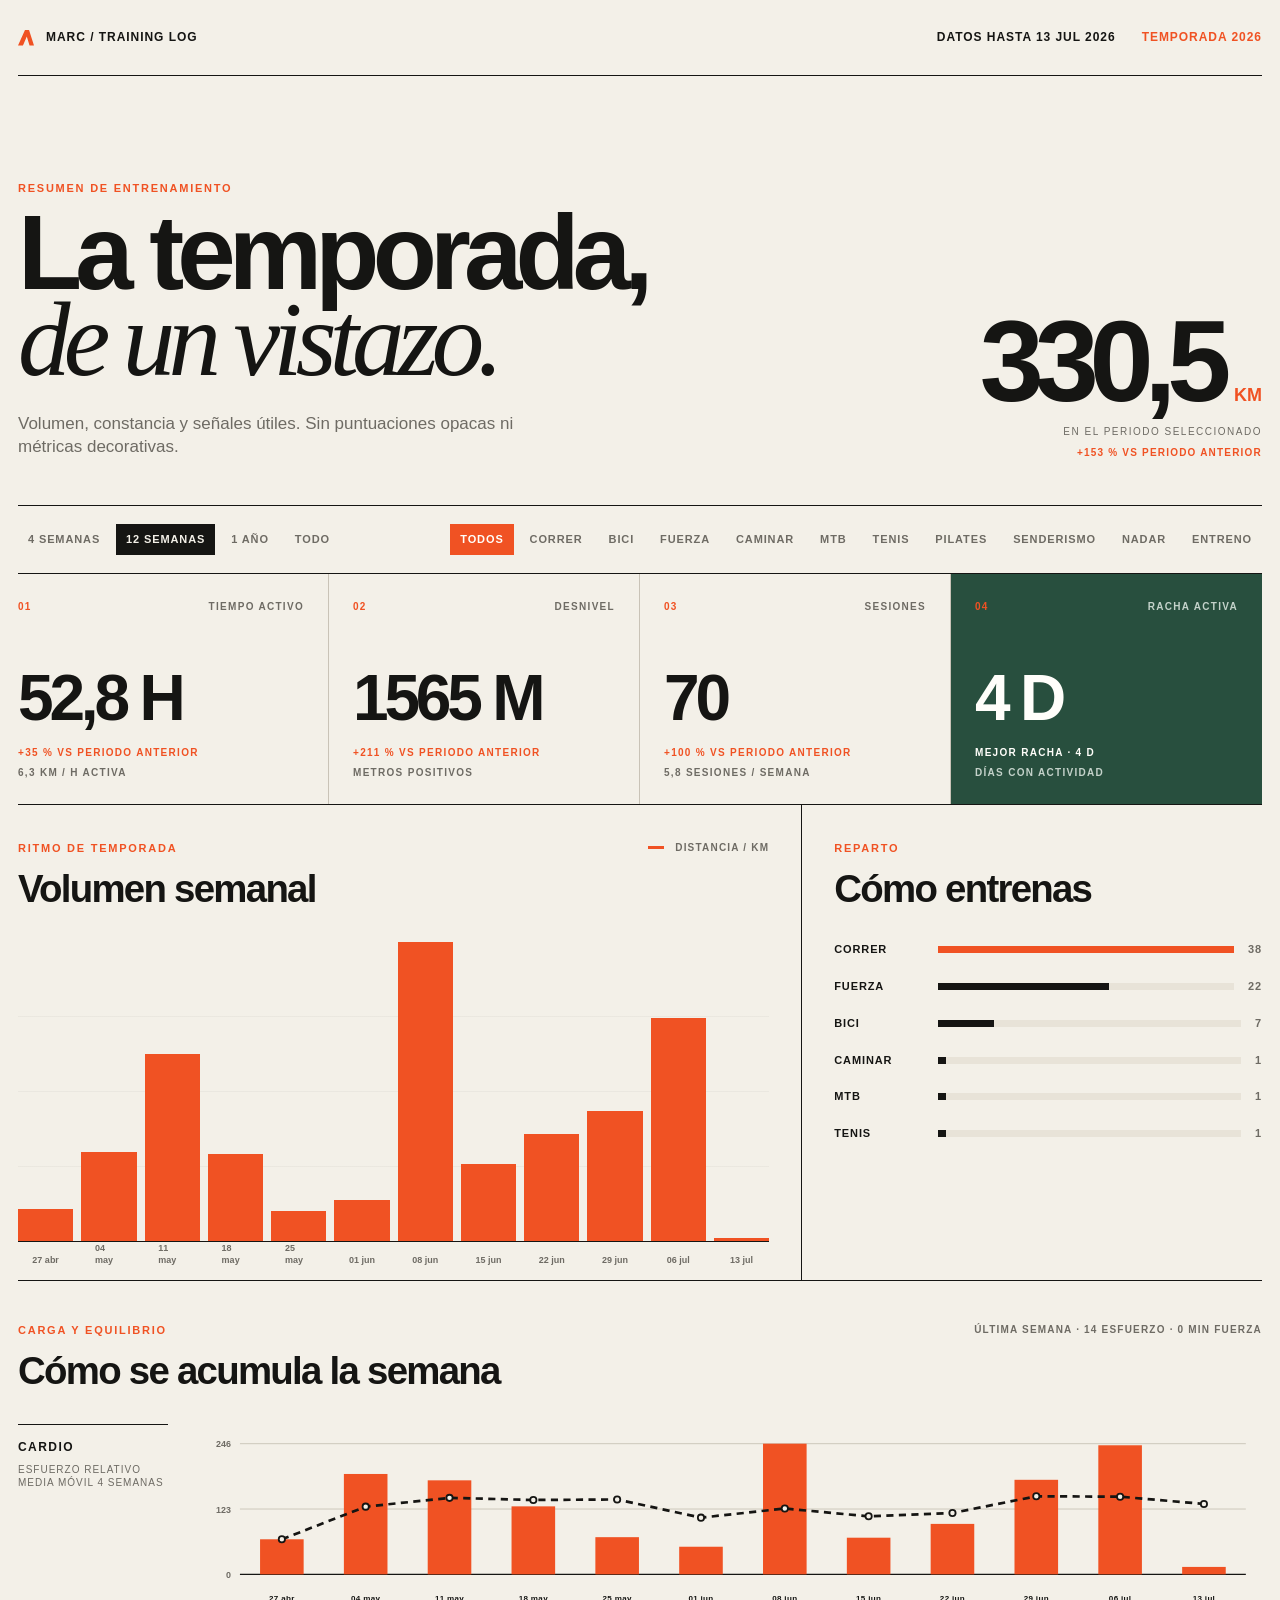
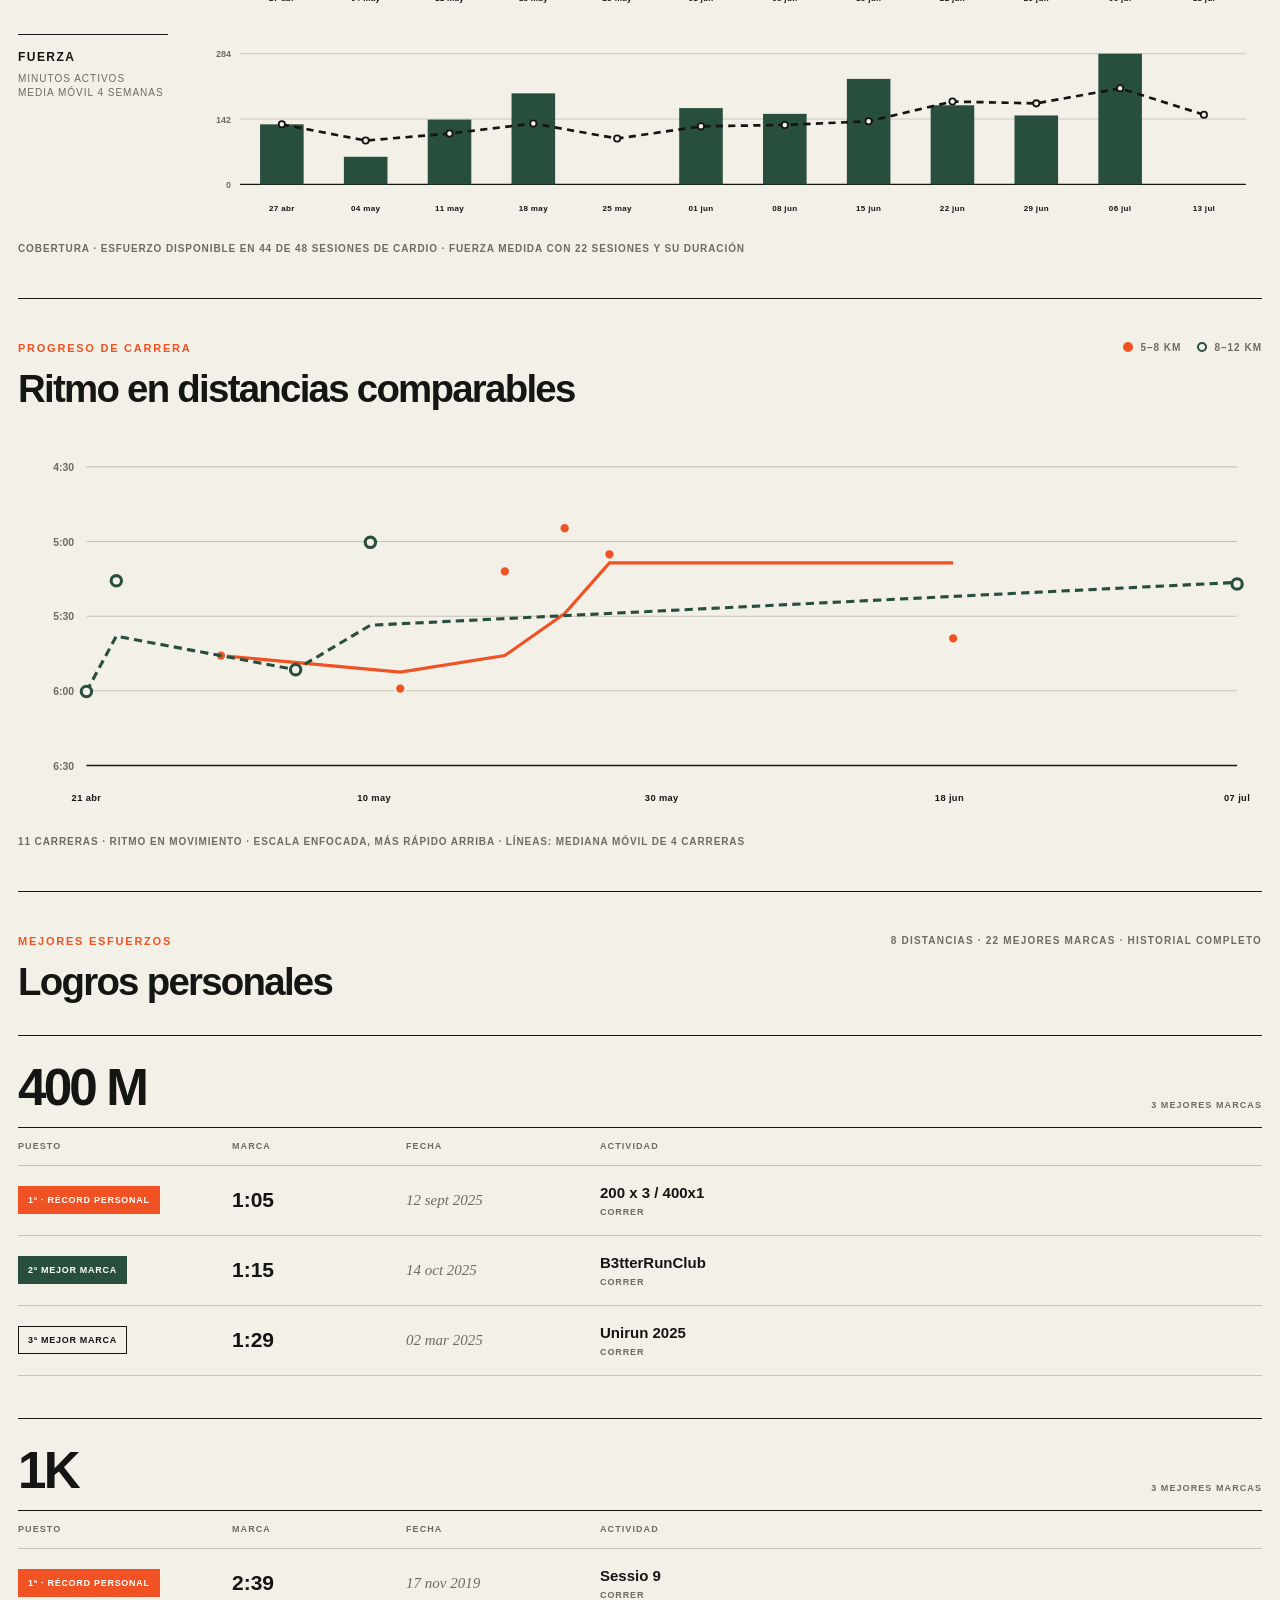
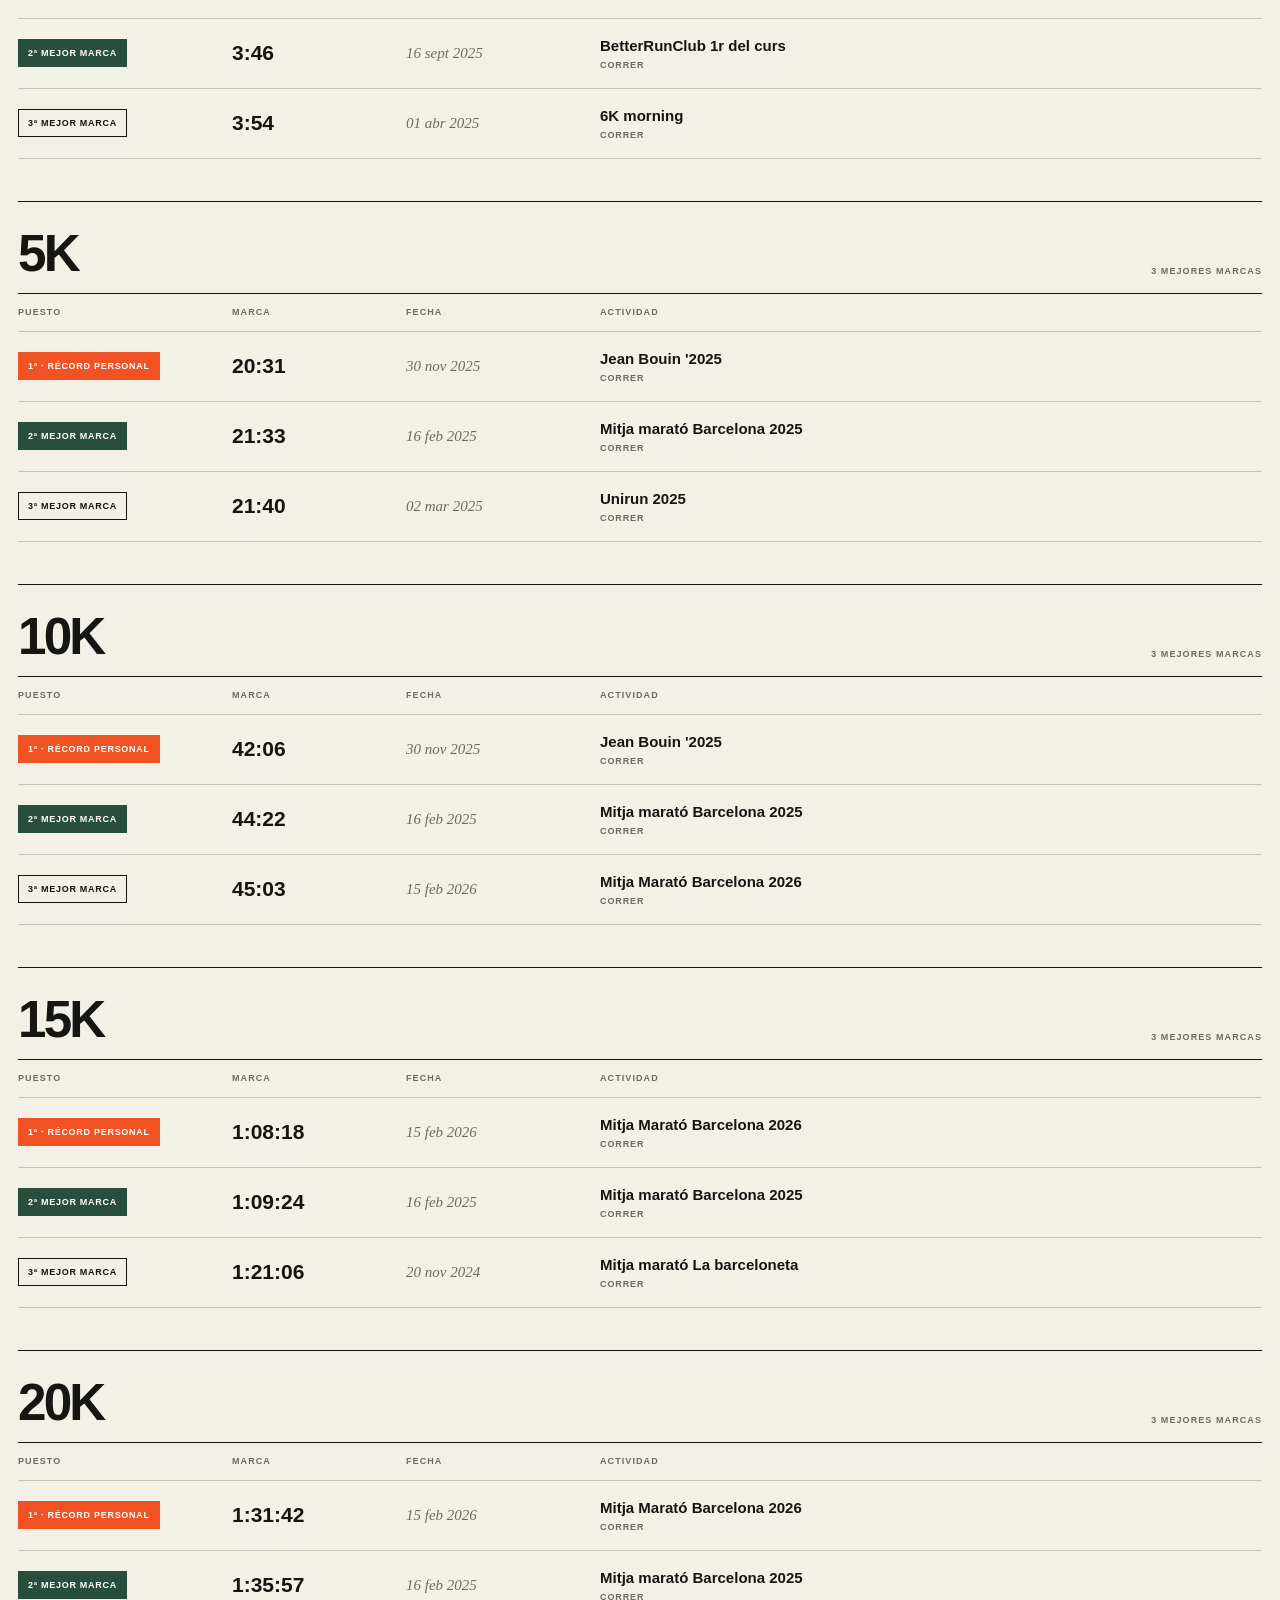
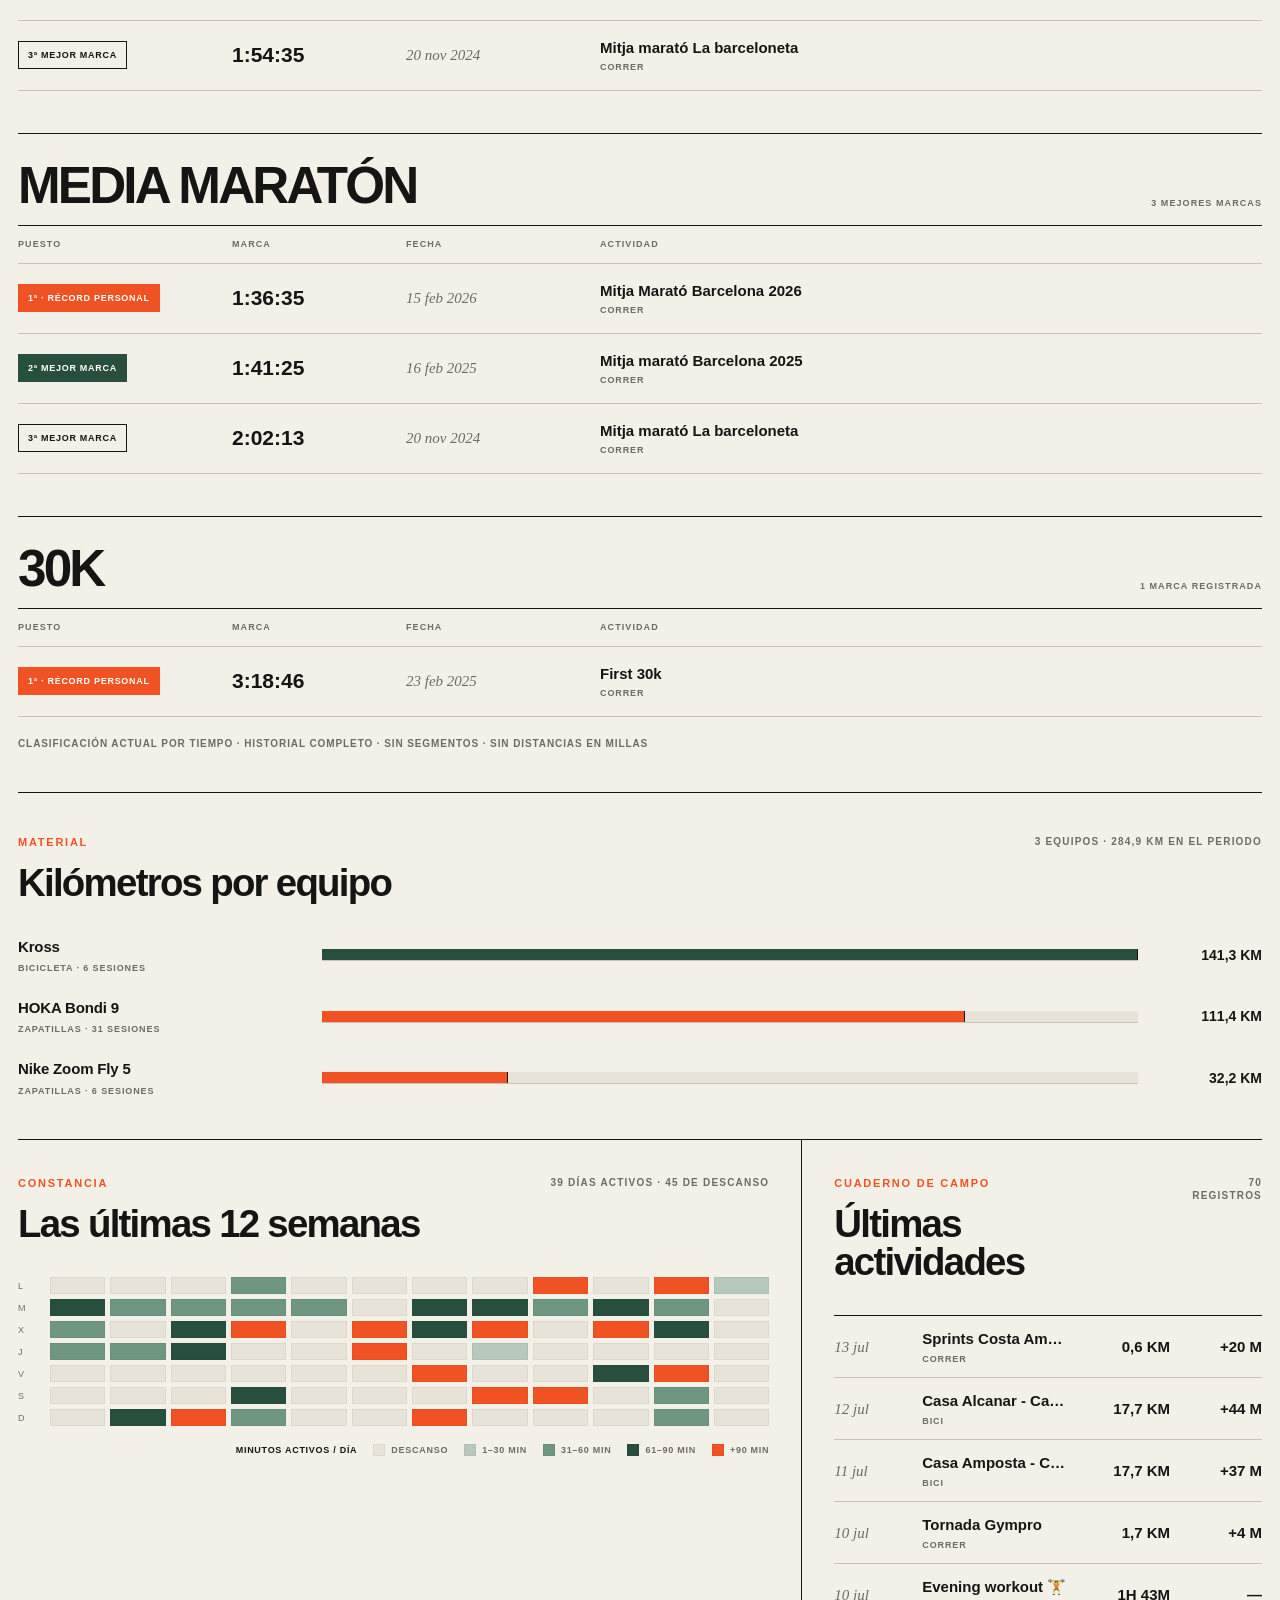
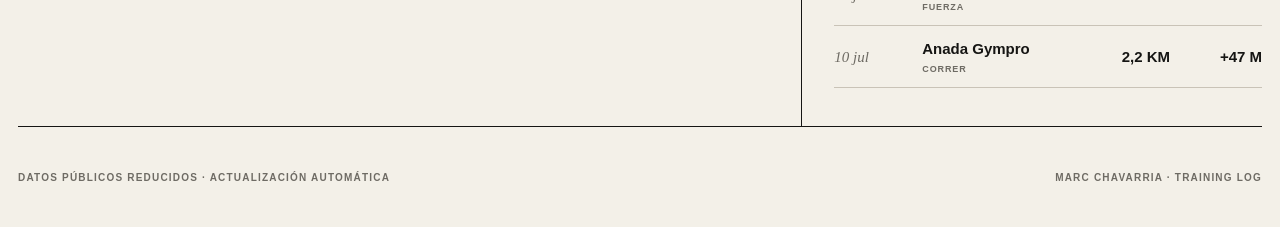
==== index.html @ a656fae5 "Add dashboard motion and scroll reveals" ====
<!doctype html>
<html lang="es">
<head>
  <meta charset="utf-8">
  <meta name="viewport" content="width=device-width, initial-scale=1">
  <meta name="theme-color" content="#f3f0e8">
  <title>Marc — Training Log</title>
  <link rel="stylesheet" href="style.css?v=5.7">
</head>
<body>
  <div class="shell">
    <header class="masthead">
      <a class="brand" href="#top" aria-label="Volver al inicio">
        <span class="brand-mark" aria-hidden="true"></span>
        <span>MARC / TRAINING LOG</span>
      </a>
      <div class="masthead-meta">
        <span id="sync-date">DATOS ACTUALIZADOS</span>
        <span class="edition" id="edition">TEMPORADA</span>
      </div>
    </header>

    <main id="top">
      <section class="hero" aria-labelledby="page-title">
        <div class="hero-copy">
          <p class="eyebrow">RESUMEN DE ENTRENAMIENTO</p>
          <h1 id="page-title">La temporada,<br><em>de un vistazo.</em></h1>
          <p class="hero-note">Volumen, constancia y señales útiles. Sin puntuaciones opacas ni métricas decorativas.</p>
        </div>
        <div class="hero-number" id="hero-number" aria-label="Distancia total del periodo">
          <span class="hero-number-value" id="hero-distance">—</span>
          <span class="hero-number-unit" id="hero-unit">KM</span>
          <span class="hero-number-caption" id="hero-caption">EN EL PERIODO SELECCIONADO</span>
          <span class="hero-comparison" id="hero-comparison">—</span>
        </div>
      </section>

      <section class="filter-bar" aria-label="Filtros del dashboard">
        <div class="period-switch" role="group" aria-label="Periodo">
          <button data-range="28">4 SEMANAS</button>
          <button data-range="84" class="is-active">12 SEMANAS</button>
          <button data-range="365">1 AÑO</button>
          <button data-range="all">TODO</button>
        </div>
        <div class="sport-switch" id="sport-switch" aria-label="Deporte"></div>
      </section>

      <section class="metric-strip" aria-label="Métricas principales">
        <article class="metric">
          <span class="metric-index">01</span>
          <span class="metric-label" id="metric-time-label">TIEMPO ACTIVO</span>
          <strong id="metric-time">—</strong>
          <span class="metric-comparison" id="time-comparison">—</span>
          <span class="metric-delta" id="time-delta">—</span>
        </article>
        <article class="metric">
          <span class="metric-index">02</span>
          <span class="metric-label" id="metric-elevation-label">DESNIVEL</span>
          <strong id="metric-elevation">—</strong>
          <span class="metric-comparison" id="elevation-comparison">—</span>
          <span class="metric-delta" id="elevation-delta">METROS POSITIVOS</span>
        </article>
        <article class="metric">
          <span class="metric-index">03</span>
          <span class="metric-label" id="metric-sessions-label">SESIONES</span>
          <strong id="metric-sessions">—</strong>
          <span class="metric-comparison" id="sessions-comparison">—</span>
          <span class="metric-delta" id="frequency-note">—</span>
        </article>
        <article class="metric metric-accent">
          <span class="metric-index">04</span>
          <span class="metric-label" id="metric-streak-label">RACHA ACTIVA</span>
          <strong id="metric-streak">—</strong>
          <span class="metric-comparison" id="best-streak-note">—</span>
          <span class="metric-delta">DÍAS CON ACTIVIDAD</span>
        </article>
      </section>

      <section class="analysis-grid">
        <article class="panel volume-panel">
          <header class="panel-header">
            <div>
              <p class="eyebrow">RITMO DE TEMPORADA</p>
              <h2>Volumen semanal</h2>
            </div>
            <div class="chart-legend"><span></span> <b id="volume-legend-text">DISTANCIA / KM</b></div>
          </header>
          <div class="volume-chart" id="volume-chart" role="img" aria-label="Distancia semanal"></div>
        </article>

        <article class="panel mix-panel">
          <header class="panel-header">
            <div>
              <p class="eyebrow">REPARTO</p>
              <h2>Cómo entrenas</h2>
            </div>
          </header>
          <div class="sport-mix" id="sport-mix"></div>
        </article>

        <article class="panel panel-wide load-panel">
          <header class="panel-header">
            <div>
              <p class="eyebrow">CARGA Y EQUILIBRIO</p>
              <h2>Cómo se acumula la semana</h2>
            </div>
            <p class="panel-note" id="load-note">—</p>
          </header>
          <div class="training-load-chart" id="training-load-chart" role="img" aria-label="Carga semanal de cardio y fuerza"></div>
          <p class="chart-footnote" id="load-coverage">—</p>
        </article>

        <article class="panel panel-wide running-panel">
          <header class="panel-header">
            <div>
              <p class="eyebrow">PROGRESO DE CARRERA</p>
              <h2>Ritmo en distancias comparables</h2>
            </div>
            <div class="progress-legend" aria-label="Series del gráfico">
              <span><i class="legend-dot legend-dot-orange"></i>5–8 KM</span>
              <span><i class="legend-dot legend-dot-green"></i>8–12 KM</span>
            </div>
          </header>
          <div class="running-progress-chart" id="running-progress-chart" role="img" aria-label="Evolución del ritmo de carrera"></div>
          <p class="chart-footnote" id="running-progress-note">—</p>
        </article>

        <article class="panel panel-wide achievements-panel is-hidden">
          <header class="panel-header">
            <div>
              <p class="eyebrow">MEJORES ESFUERZOS</p>
              <h2>Logros personales</h2>
            </div>
            <p class="panel-note" id="achievements-note">—</p>
          </header>
          <div class="personal-achievements" id="personal-achievements"></div>
          <p class="chart-footnote">CLASIFICACIÓN ACTUAL POR TIEMPO · HISTORIAL COMPLETO · SIN SEGMENTOS · SIN DISTANCIAS EN MILLAS</p>
        </article>

        <article class="panel panel-wide gear-panel is-hidden">
          <header class="panel-header">
            <div>
              <p class="eyebrow">MATERIAL</p>
              <h2>Kilómetros por equipo</h2>
            </div>
            <p class="panel-note" id="gear-note">—</p>
          </header>
          <div class="gear-usage" id="gear-usage" role="img" aria-label="Kilómetros recorridos con cada zapatilla o bicicleta"></div>
        </article>

        <article class="panel consistency-panel">
          <header class="panel-header">
            <div>
              <p class="eyebrow">CONSTANCIA</p>
              <h2>Las últimas 12 semanas</h2>
            </div>
            <p class="panel-note" id="active-days-note">—</p>
          </header>
          <div class="calendar-wrap">
            <div class="weekday-labels" aria-hidden="true"><span>L</span><span>M</span><span>X</span><span>J</span><span>V</span><span>S</span><span>D</span></div>
            <div class="training-calendar" id="training-calendar"></div>
          </div>
          <div class="calendar-legend" id="calendar-legend" aria-label="Leyenda de minutos activos por día"></div>
        </article>

        <article class="panel latest-panel">
          <header class="panel-header">
            <div>
              <p class="eyebrow">CUADERNO DE CAMPO</p>
              <h2>Últimas actividades</h2>
            </div>
            <span class="latest-count" id="latest-count">—</span>
          </header>
          <div class="activity-table" id="activity-table"></div>
        </article>
      </section>
    </main>

    <footer>
      <span>DATOS PÚBLICOS REDUCIDOS · ACTUALIZACIÓN AUTOMÁTICA</span>
      <span>MARC CHAVARRIA · TRAINING LOG</span>
    </footer>
  </div>

  <div id="loading" class="loading" aria-live="polite">LEYENDO LA TEMPORADA…</div>
  <script src="app.js?v=5.7"></script>
</body>
</html>
---- style.css ----
:root {
  --paper: #f3f0e8;
  --paper-deep: #e8e3d8;
  --ink: #151513;
  --muted: #6e6b64;
  --line: #c9c3b7;
  --orange: #f05223;
  --green: #284f3e;
  --white: #fffefa;
  --font-sans: "Helvetica Neue", Helvetica, Arial, sans-serif;
  --font-display: Georgia, "Times New Roman", serif;
}

* { box-sizing: border-box; }
html { scroll-behavior: smooth; }
body {
  margin: 0;
  background: var(--paper);
  color: var(--ink);
  font-family: var(--font-sans);
  font-size: 15px;
  line-height: 1.35;
}
button { font: inherit; }

.shell {
  width: min(1500px, calc(100% - 36px));
  margin: 0 auto;
}

.masthead {
  min-height: 76px;
  display: flex;
  align-items: center;
  justify-content: space-between;
  border-bottom: 1px solid var(--ink);
  letter-spacing: .08em;
  font-size: 12px;
  font-weight: 700;
}
.brand { color: inherit; text-decoration: none; display: flex; align-items: center; gap: 12px; }
.brand-mark { width: 16px; height: 16px; background: var(--orange); clip-path: polygon(0 100%, 45% 0, 68% 0, 100% 100%, 72% 100%, 55% 43%, 31% 100%); }
.masthead-meta { display: flex; gap: 26px; }
.edition { color: var(--orange); }

.hero {
  min-height: 430px;
  display: grid;
  grid-template-columns: 1.3fr .7fr;
  gap: 24px;
  align-items: end;
  padding: 64px 0 46px;
  border-bottom: 1px solid var(--ink);
}
.eyebrow { margin: 0 0 14px; font-size: 11px; font-weight: 800; letter-spacing: .16em; color: var(--orange); }
.hero h1 { margin: 0; font-size: clamp(64px, 8.2vw, 128px); font-weight: 700; line-height: .82; letter-spacing: -.065em; }
.hero h1 em { font-family: var(--font-display); font-weight: 400; }
.hero-note { max-width: 530px; margin: 30px 0 0; color: var(--muted); font-size: 17px; }
.hero-number { justify-self: end; display: grid; grid-template-columns: auto auto; align-items: baseline; text-align: right; }
.hero-number-value { font-size: clamp(78px, 9vw, 142px); line-height: .8; letter-spacing: -.08em; font-weight: 800; font-variant-numeric: tabular-nums; }
.hero-number-unit { margin-left: 12px; color: var(--orange); font-weight: 800; font-size: 18px; }
.hero-number-caption { grid-column: 1 / -1; margin-top: 18px; font-size: 10px; letter-spacing: .15em; color: var(--muted); }
.hero-comparison { grid-column: 1 / -1; margin-top: 7px; color: var(--orange); font-size: 10px; font-weight: 800; letter-spacing: .12em; }

.filter-bar { display: flex; justify-content: space-between; align-items: center; gap: 20px; padding: 18px 0; border-bottom: 1px solid var(--ink); overflow-x: auto; }
.period-switch, .sport-switch { display: flex; gap: 6px; white-space: nowrap; }
.filter-bar button { border: 0; background: transparent; padding: 8px 10px; color: var(--muted); font-size: 11px; letter-spacing: .08em; font-weight: 700; cursor: pointer; transition: color .18s ease, background-color .18s ease, transform .18s ease; }
.filter-bar button:hover { color: var(--ink); }
.filter-bar button:active { transform: scale(.96); }
.filter-bar button:focus-visible { outline: 2px solid var(--orange); outline-offset: 2px; }
.filter-bar button.is-active { background: var(--ink); color: var(--paper); }
.sport-switch button.is-active { background: var(--orange); color: var(--white); }

.metric-strip { display: grid; grid-template-columns: repeat(4, 1fr); border-bottom: 1px solid var(--ink); }
.metric { min-height: 230px; padding: 26px 24px 24px 0; border-right: 1px solid var(--line); display: grid; grid-template-columns: auto 1fr; grid-template-rows: auto 1fr auto auto; }
.metric + .metric { padding-left: 24px; }
.metric:last-child { border-right: 0; }
.metric-index, .metric-label, .metric-delta, .metric-comparison { font-size: 10px; font-weight: 800; letter-spacing: .13em; }
.metric-index { color: var(--orange); }
.metric-label { text-align: right; color: var(--muted); }
.metric strong { grid-column: 1 / -1; align-self: end; font-size: clamp(42px, 5vw, 74px); letter-spacing: -.065em; font-variant-numeric: tabular-nums; }
.metric-comparison { grid-column: 1 / -1; margin: 4px 0 7px; color: var(--orange); }
.metric-delta { grid-column: 1 / -1; color: var(--muted); }
.metric-accent { background: var(--green); color: var(--white); padding-right: 24px; }
.metric-accent .metric-label, .metric-accent .metric-delta { color: #c4d2ca; }
.metric-accent .metric-comparison { color: var(--white); }

.analysis-grid { display: grid; grid-template-columns: 1.7fr 1fr; }
.panel { min-width: 0; padding: 36px 32px 38px 0; border-bottom: 1px solid var(--ink); }
.mix-panel, .latest-panel { padding-left: 32px; padding-right: 0; border-left: 1px solid var(--ink); }
.panel-wide { grid-column: 1 / -1; padding: 42px 0; border-left: 0 !important; }
.panel.is-wide { grid-column: 1 / -1; padding-right: 0; border-left: 0; }
.panel.is-hidden { display: none; }
.reveal-on-scroll { opacity: 0; transform: translateY(28px); transition: opacity .68s cubic-bezier(.22, 1, .36, 1), transform .68s cubic-bezier(.22, 1, .36, 1); will-change: opacity, transform; }
.reveal-on-scroll.is-revealed { opacity: 1; transform: translateY(0); will-change: auto; }
.is-filter-updating .hero-number,
.is-filter-updating .metric,
.is-filter-updating .panel.is-revealed:not(.is-hidden) { animation: filter-content-in .43s cubic-bezier(.22, 1, .36, 1) both; }
.is-filter-updating .week-bar,
.is-filter-updating .cardio-bar,
.is-filter-updating .strength-bar { animation: chart-rise-in .48s cubic-bezier(.22, 1, .36, 1) both; transform-origin: bottom; }
.is-filter-updating .mix-fill,
.is-filter-updating .gear-fill { animation: chart-grow-in .48s cubic-bezier(.22, 1, .36, 1) both; transform-origin: left; }
.panel-header { display: flex; justify-content: space-between; gap: 20px; align-items: start; margin-bottom: 34px; }
.panel h2 { margin: 0; font-size: clamp(27px, 3vw, 44px); letter-spacing: -.045em; line-height: 1; }
.panel-note, .chart-legend, .latest-count { margin: 0; font-size: 10px; font-weight: 800; letter-spacing: .12em; color: var(--muted); text-align: right; }
.chart-legend span { display: inline-block; width: 16px; height: 3px; margin: 0 7px 2px 0; background: var(--orange); }
.chart-legend b { font: inherit; }

.volume-chart { height: 300px; display: grid; grid-template-columns: repeat(var(--week-count, 12), minmax(22px, 1fr)); gap: 8px; align-items: end; border-bottom: 1px solid var(--ink); background: repeating-linear-gradient(to top, transparent 0, transparent 74px, rgba(21,21,19,.08) 75px); }
.week-bar { position: relative; height: var(--height); background: var(--orange); transition: opacity .2s; }
.week-bar.has-value { min-height: 2px; }
.week-bar:hover { opacity: .7; }
.week-bar::after { content: attr(data-label); position: absolute; left: 50%; bottom: -25px; transform: translateX(-50%); font-size: 9px; font-weight: 700; color: var(--muted); }
.week-bar::before { content: attr(data-value); position: absolute; left: 50%; top: -18px; transform: translateX(-50%); font-size: 9px; opacity: 0; }
.week-bar:hover::before { opacity: 1; }

.sport-mix { display: grid; gap: 22px; }
.mix-row { display: grid; grid-template-columns: 90px 1fr auto; gap: 14px; align-items: center; }
.mix-name, .mix-value { font-size: 11px; font-weight: 800; letter-spacing: .08em; }
.mix-track { height: 7px; background: var(--paper-deep); }
.mix-fill { width: var(--width); height: 100%; background: var(--ink); }
.mix-row:first-child .mix-fill { background: var(--orange); }
.mix-value { color: var(--muted); font-variant-numeric: tabular-nums; }

.training-load-chart { display: grid; gap: 22px; }
.load-lane { display: grid; grid-template-columns: 150px minmax(0, 1fr); gap: 20px; align-items: stretch; }
.load-lane-label { border-top: 1px solid var(--ink); padding-top: 14px; }
.load-lane-label strong { display: block; font-size: 12px; letter-spacing: .12em; }
.load-lane-label span { display: block; margin-top: 7px; color: var(--muted); font-size: 10px; letter-spacing: .1em; }
.chart-footnote { margin: 20px 0 0; color: var(--muted); font-size: 10px; font-weight: 700; letter-spacing: .09em; }
.chart-svg { display: block; width: 100%; height: auto; min-height: 180px; overflow: visible; }
.chart-svg text { fill: var(--muted); font-family: var(--font-sans); font-size: 10px; font-weight: 700; }
.chart-svg .axis-label { fill: var(--ink); font-size: 9px; letter-spacing: .04em; }
.chart-grid { stroke: var(--line); stroke-width: 1; }
.chart-baseline { stroke: var(--ink); stroke-width: 1.5; }
.cardio-bar { fill: var(--orange); }
.strength-bar { fill: var(--green); }
.cardio-bar, .strength-bar { transform-box: fill-box; }
.average-line { fill: none; stroke: var(--ink); stroke-width: 3; stroke-dasharray: 8 6; }
.average-point { fill: var(--paper); stroke: var(--ink); stroke-width: 2; }

.progress-legend { display: flex; flex-wrap: wrap; justify-content: flex-end; gap: 16px; color: var(--muted); font-size: 10px; font-weight: 800; letter-spacing: .1em; }
.progress-legend span { display: inline-flex; align-items: center; gap: 7px; }
.legend-dot { display: inline-block; width: 10px; height: 10px; border-radius: 50%; }
.legend-dot-orange { background: var(--orange); }
.legend-dot-green { background: var(--paper); border: 2px solid var(--green); }
.running-series-orange { fill: none; stroke: var(--orange); stroke-width: 3; }
.running-series-green { fill: none; stroke: var(--green); stroke-width: 3; stroke-dasharray: 8 5; }
.running-point-orange { fill: var(--orange); stroke: var(--paper); stroke-width: 2; }
.running-point-green { fill: var(--paper); stroke: var(--green); stroke-width: 3; }
.empty-chart { min-height: 220px; display: grid; place-items: center; border-top: 1px solid var(--line); border-bottom: 1px solid var(--line); color: var(--muted); font-size: 11px; font-weight: 700; letter-spacing: .1em; text-align: center; }

.personal-achievements { display: grid; gap: 42px; }
.achievement-group { border-top: 1px solid var(--ink); }
.achievement-group-header { display: flex; justify-content: space-between; align-items: end; gap: 20px; min-height: 92px; padding: 20px 0 16px; border-bottom: 1px solid var(--ink); }
.achievement-group-header h3 { margin: 0; font-size: clamp(34px, 4vw, 58px); line-height: .9; letter-spacing: -.055em; }
.achievement-group-header span { color: var(--muted); font-size: 9px; font-weight: 800; letter-spacing: .12em; }
.achievement-row { display: grid; grid-template-columns: 190px 150px 170px minmax(0, 1fr); gap: 24px; align-items: center; min-height: 70px; border-bottom: 1px solid var(--line); }
.achievement-head { min-height: 38px; color: var(--muted); font-size: 9px; font-weight: 800; letter-spacing: .12em; }
.achievement-time { font-size: 21px; font-weight: 800; font-variant-numeric: tabular-nums; }
.achievement-rank { justify-self: start; padding: 7px 9px; border: 1px solid var(--ink); font-size: 9px; font-weight: 800; letter-spacing: .08em; }
.achievement-rank[data-rank="1"] { background: var(--orange); border-color: var(--orange); color: var(--white); }
.achievement-rank[data-rank="2"] { background: var(--green); border-color: var(--green); color: var(--white); }
.achievement-date { color: var(--muted); font-family: var(--font-display); font-style: italic; }
.achievement-activity { min-width: 0; overflow: hidden; text-overflow: ellipsis; white-space: nowrap; font-weight: 700; }
.achievement-activity small { display: block; margin-top: 3px; color: var(--muted); font-size: 9px; letter-spacing: .1em; }

.gear-usage { display: grid; gap: 24px; }
.gear-row { display: grid; grid-template-columns: minmax(180px, 280px) minmax(0, 1fr) 100px; gap: 24px; align-items: center; }
.gear-meta strong { display: block; font-size: 15px; letter-spacing: -.01em; }
.gear-meta span { display: block; margin-top: 5px; color: var(--muted); font-size: 9px; font-weight: 800; letter-spacing: .1em; }
.gear-track { height: 12px; background: var(--paper-deep); border-bottom: 1px solid var(--line); }
.gear-fill { width: var(--width); height: 100%; background: var(--orange); border-right: 1px solid var(--ink); }
.gear-fill[data-gear-type="Bicicleta"] { background: var(--green); }
.gear-value { text-align: right; font-size: 14px; font-weight: 800; font-variant-numeric: tabular-nums; }

.calendar-wrap { display: grid; grid-template-columns: 20px 1fr; gap: 12px; }
.weekday-labels { display: grid; grid-template-rows: repeat(7, 1fr); gap: 5px; font-size: 9px; color: var(--muted); align-items: center; }
.training-calendar { display: grid; grid-auto-flow: column; grid-template-rows: repeat(7, 17px); grid-auto-columns: minmax(12px, 1fr); gap: 5px; }
.day-cell { background: var(--paper-deep); border: 1px solid rgba(21,21,19,.05); }
.day-cell[data-level="1"] { background: #b7c8bd; }
.day-cell[data-level="2"] { background: #6f9681; }
.day-cell[data-level="3"] { background: var(--green); }
.day-cell[data-level="4"] { background: var(--orange); }
.calendar-legend { display: flex; flex-wrap: wrap; justify-content: flex-end; gap: 10px 16px; margin-top: 18px; color: var(--muted); font-size: 9px; font-weight: 800; letter-spacing: .08em; }
.calendar-legend::before { content: "MINUTOS ACTIVOS / DÍA"; color: var(--ink); }
.calendar-legend span { display: inline-flex; align-items: center; gap: 6px; }
.calendar-legend .day-cell { display: inline-block; width: 12px; height: 12px; flex: 0 0 12px; }

.activity-table { border-top: 1px solid var(--ink); }
.activity-row { display: grid; grid-template-columns: 74px 1fr 88px 78px; gap: 14px; align-items: center; min-height: 62px; border-bottom: 1px solid var(--line); }
.activity-row.is-compact { grid-template-columns: 74px 1fr 100px; }
.activity-date { font-family: var(--font-display); font-style: italic; color: var(--muted); }
.activity-title { font-weight: 700; overflow: hidden; text-overflow: ellipsis; white-space: nowrap; }
.activity-title span { display: block; margin-top: 3px; color: var(--muted); font-size: 9px; letter-spacing: .1em; }
.activity-value { text-align: right; font-variant-numeric: tabular-nums; font-weight: 700; }

footer { min-height: 100px; display: flex; justify-content: space-between; align-items: center; font-size: 10px; font-weight: 800; letter-spacing: .12em; color: var(--muted); }
.loading { position: fixed; inset: 0; display: grid; place-items: center; z-index: 10; background: var(--ink); color: var(--paper); font-size: 12px; letter-spacing: .18em; }
.loading.is-hidden { display: none; }
.error { color: var(--orange); }

@keyframes filter-content-in {
  from { opacity: .28; transform: translateY(12px); }
  to { opacity: 1; transform: translateY(0); }
}
@keyframes chart-rise-in {
  from { opacity: .18; transform: scaleY(0); }
  to { opacity: 1; transform: scaleY(1); }
}
@keyframes chart-grow-in {
  from { opacity: .18; transform: scaleX(0); }
  to { opacity: 1; transform: scaleX(1); }
}

@media (prefers-reduced-motion: reduce) {
  html { scroll-behavior: auto; }
  *, *::before, *::after { animation-duration: .01ms !important; animation-iteration-count: 1 !important; transition-duration: .01ms !important; }
  .reveal-on-scroll { opacity: 1; transform: none; }
}

@media (max-width: 950px) {
  .hero { grid-template-columns: 1fr; min-height: auto; }
  .hero-number { justify-self: start; text-align: left; margin-top: 34px; }
  .metric-strip { grid-template-columns: repeat(2, 1fr); }
  .metric:nth-child(2) { border-right: 0; }
  .metric:nth-child(-n+2) { border-bottom: 1px solid var(--line); }
  .analysis-grid { grid-template-columns: 1fr; }
  .panel, .mix-panel, .latest-panel, .panel-wide, .panel.is-wide { grid-column: 1; padding: 34px 0; border-left: 0; }
  .load-lane { grid-template-columns: 120px minmax(0, 1fr); gap: 14px; }
}

@media (max-width: 620px) {
  .shell { width: min(100% - 24px, 1500px); }
  .masthead-meta #sync-date { display: none; }
  .hero { padding-top: 46px; }
  .hero h1 { font-size: 58px; }
  .filter-bar { align-items: flex-start; flex-direction: column; }
  .metric-strip { grid-template-columns: 1fr; }
  .metric { border-right: 0; border-bottom: 1px solid var(--line); padding: 22px 0; min-height: 178px; }
  .metric + .metric { padding-left: 0; }
  .metric-accent { margin: 0 -12px; padding-left: 12px !important; padding-right: 12px !important; }
  .volume-chart { gap: 4px; }
  .load-lane { grid-template-columns: 1fr; gap: 6px; }
  .load-lane-label { display: flex; justify-content: space-between; align-items: baseline; }
  .load-lane-label span { margin-top: 0; text-align: right; }
  .load-lane, .running-progress-chart { overflow-x: auto; }
  .load-lane .chart-svg, .running-progress-chart .chart-svg { width: 720px; min-width: 720px; height: auto; min-height: 0; }
  .panel-header { align-items: flex-start; flex-direction: column; }
  .panel-note, .progress-legend { text-align: left; justify-content: flex-start; }
  .achievement-row { grid-template-columns: 175px 110px 140px 1fr; gap: 14px; }
  .gear-row { grid-template-columns: 1fr auto; gap: 8px 16px; }
  .gear-track { grid-column: 1 / -1; grid-row: 2; }
  .gear-value { grid-column: 2; grid-row: 1; }
  .calendar-legend { justify-content: flex-start; }
  .achievement-head { display: none; }
  .achievement-row { grid-template-columns: 1fr auto; gap: 6px 12px; padding: 14px 0; }
  .achievement-group-header { min-height: 76px; }
  .achievement-group-header h3 { font-size: 36px; }
  .achievement-rank { grid-column: 1; grid-row: 1; }
  .achievement-time { grid-column: 2; grid-row: 1; }
  .achievement-date { grid-column: 1; grid-row: 2; }
  .achievement-activity { grid-column: 1 / -1; grid-row: 3; display: block; }
  .activity-row { grid-template-columns: 58px 1fr 65px; }
  .activity-row.is-compact { grid-template-columns: 58px 1fr 65px; }
  .activity-row .activity-value:last-child { display: none; }
  footer { align-items: flex-start; flex-direction: column; justify-content: center; gap: 8px; }
}
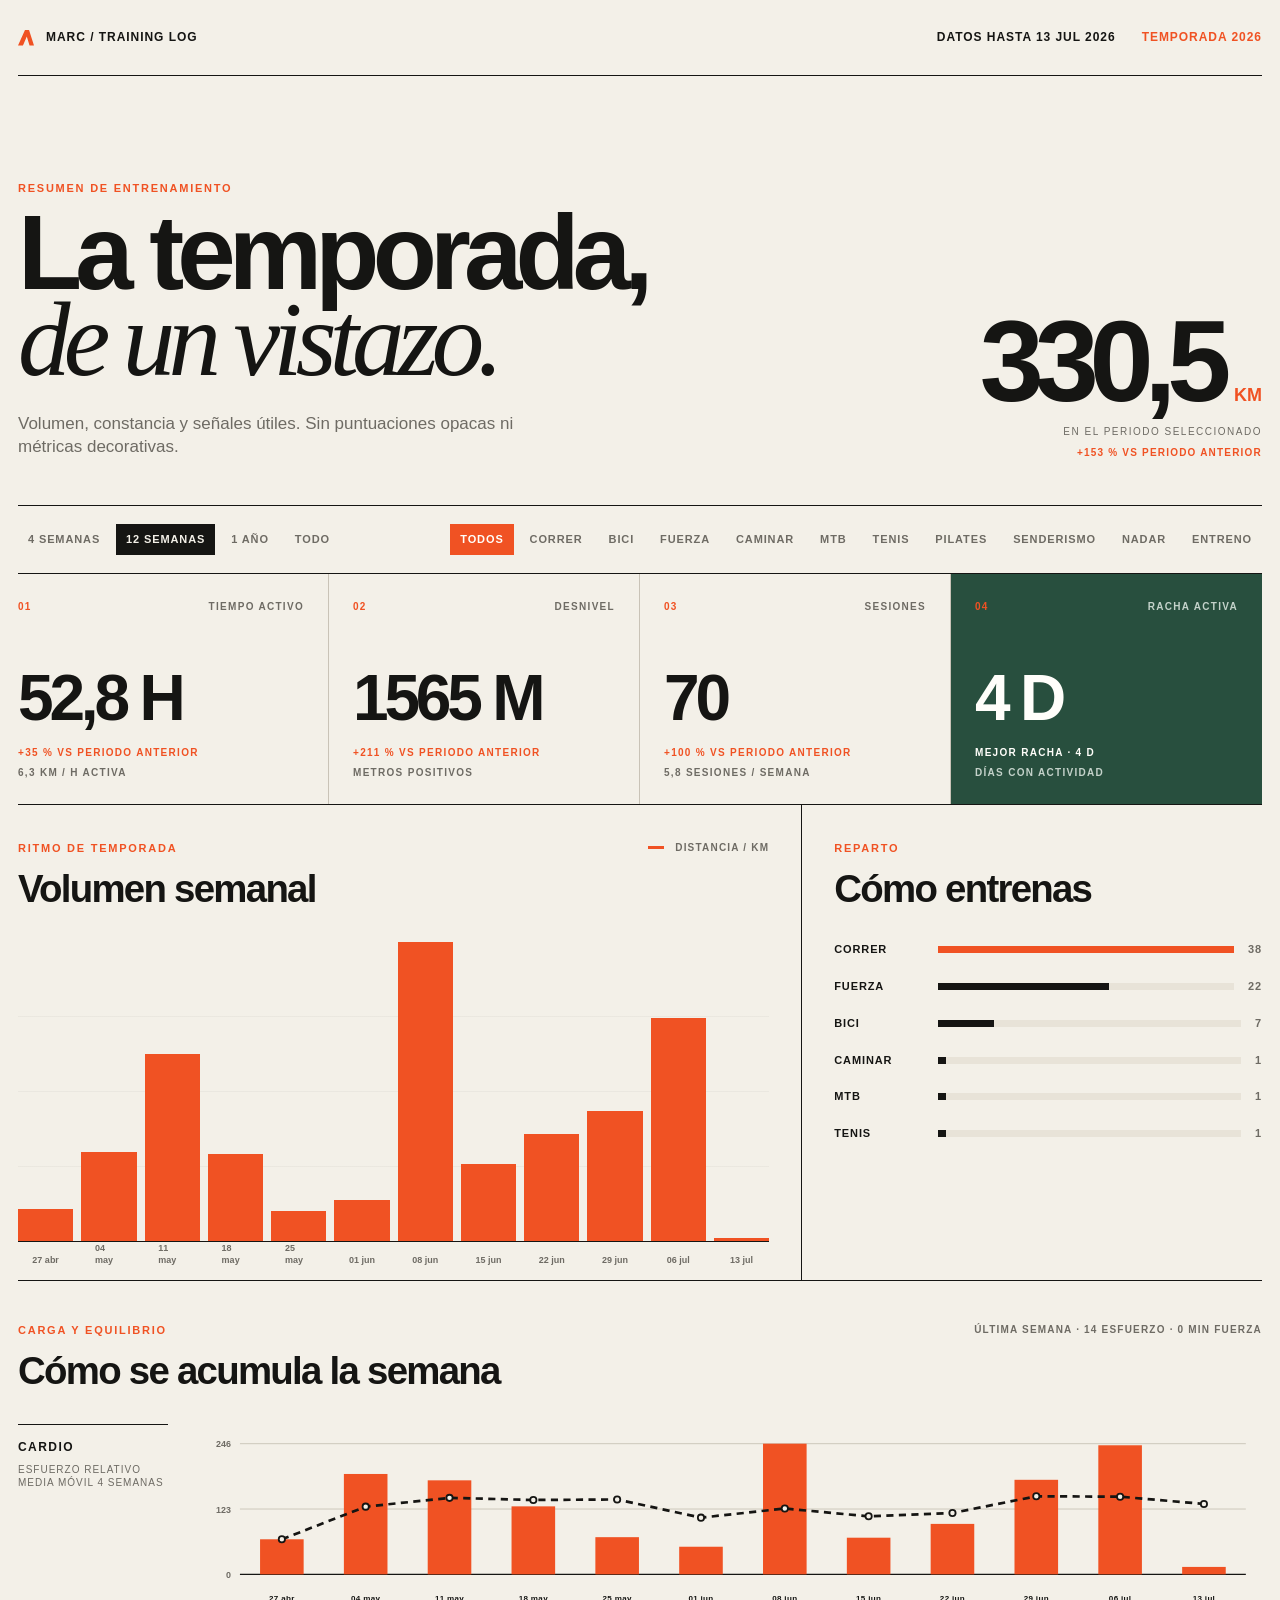
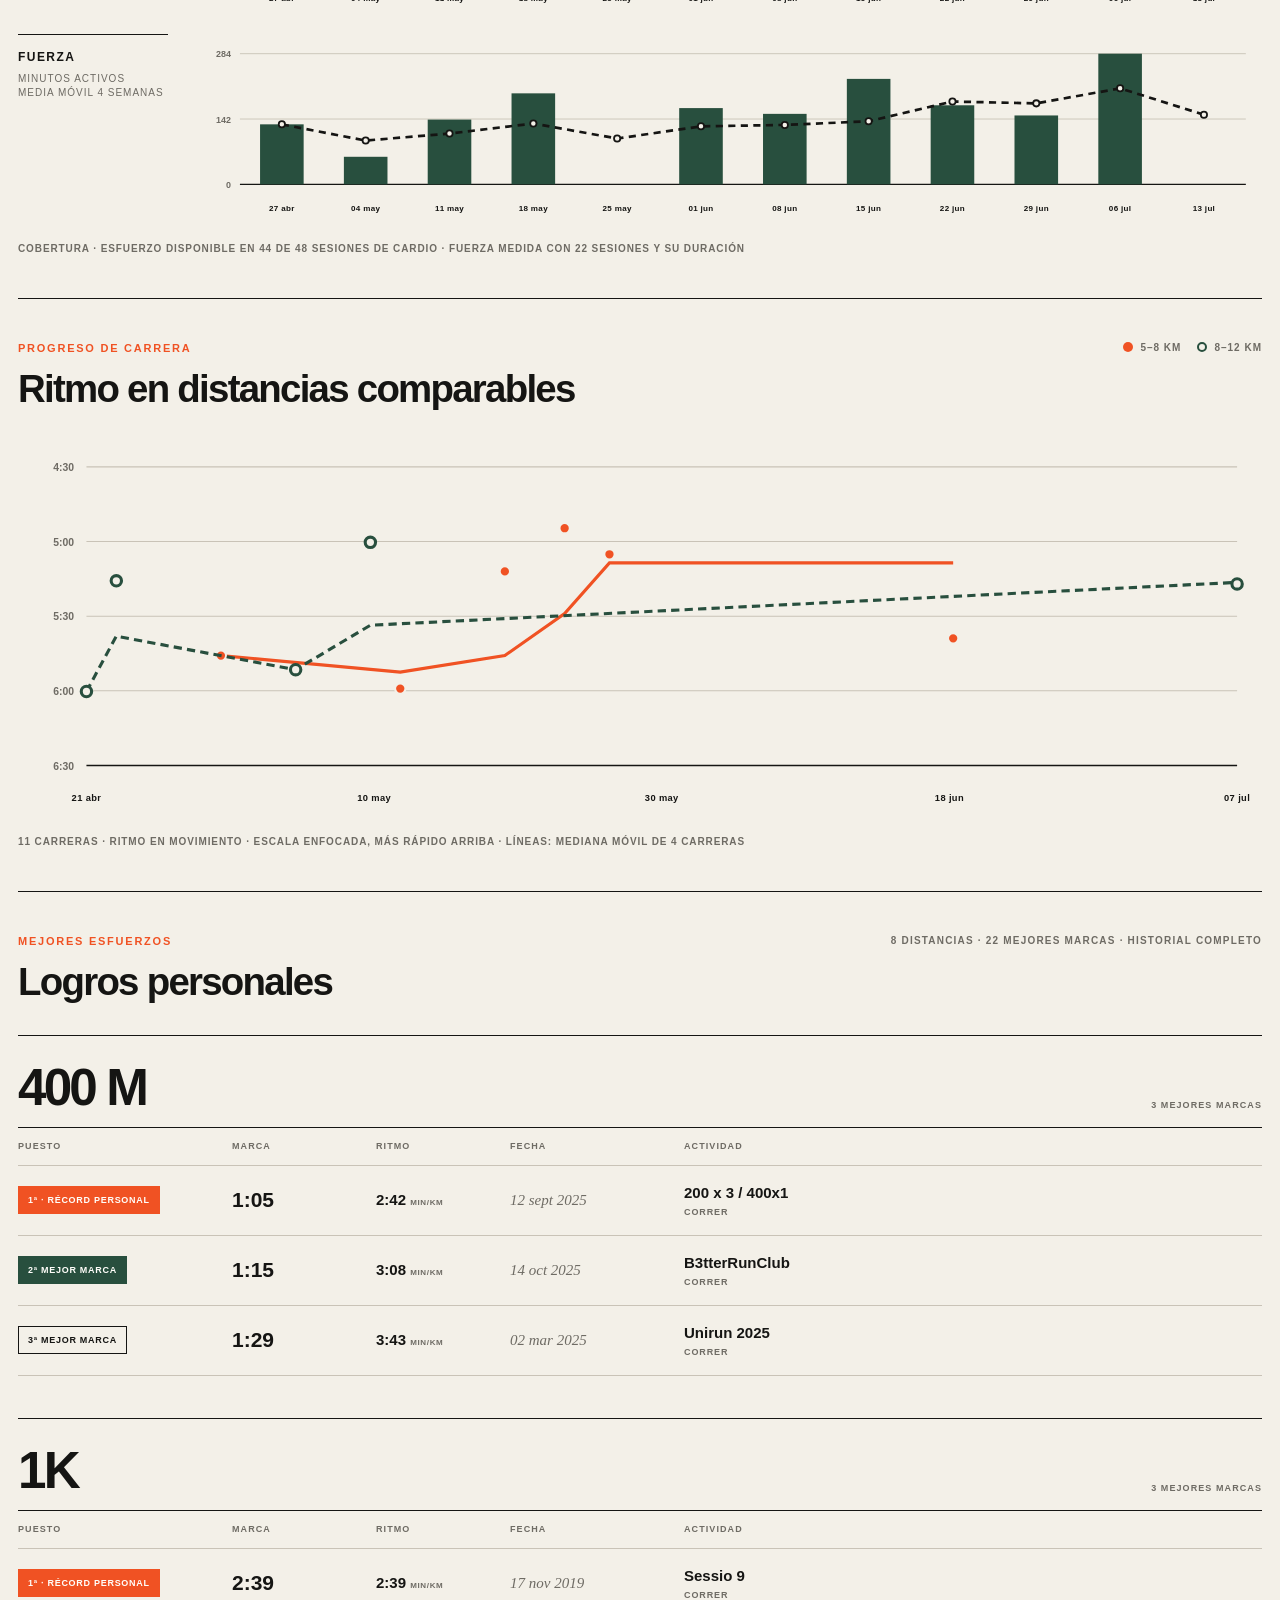
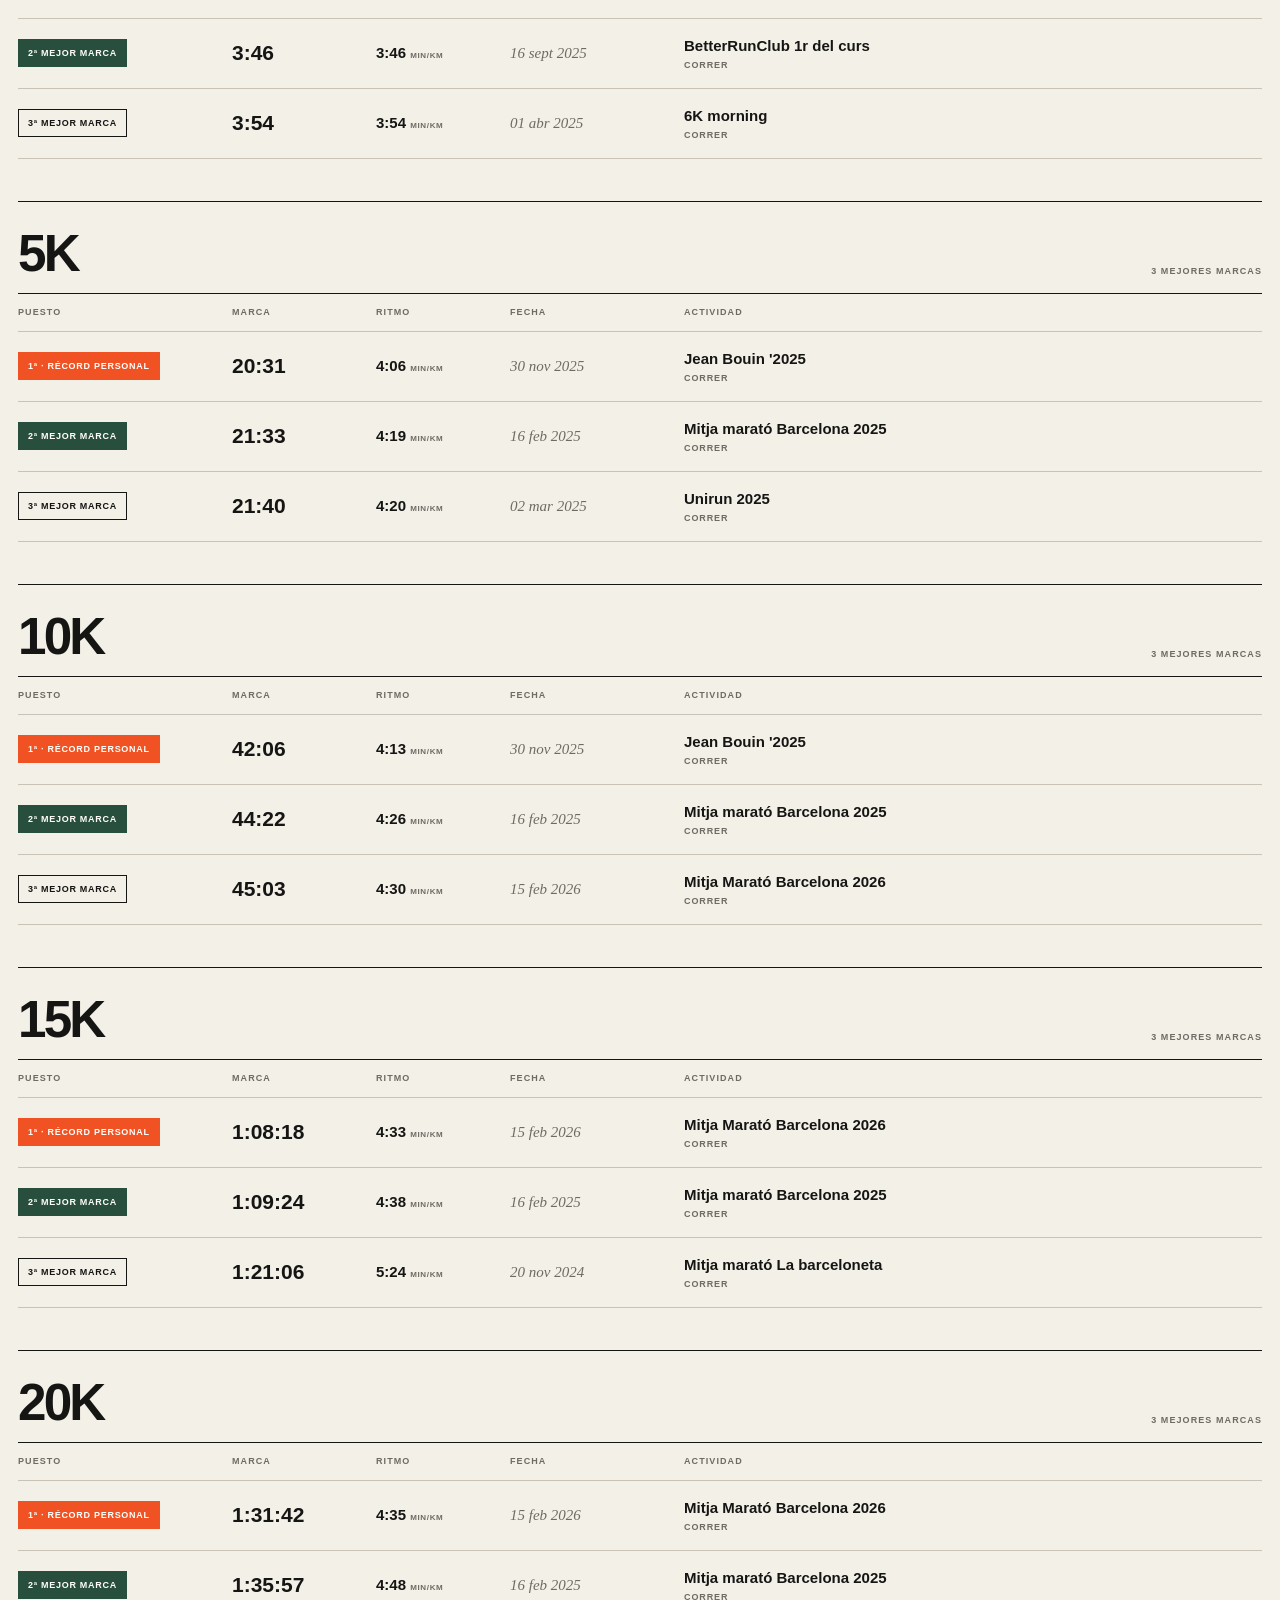
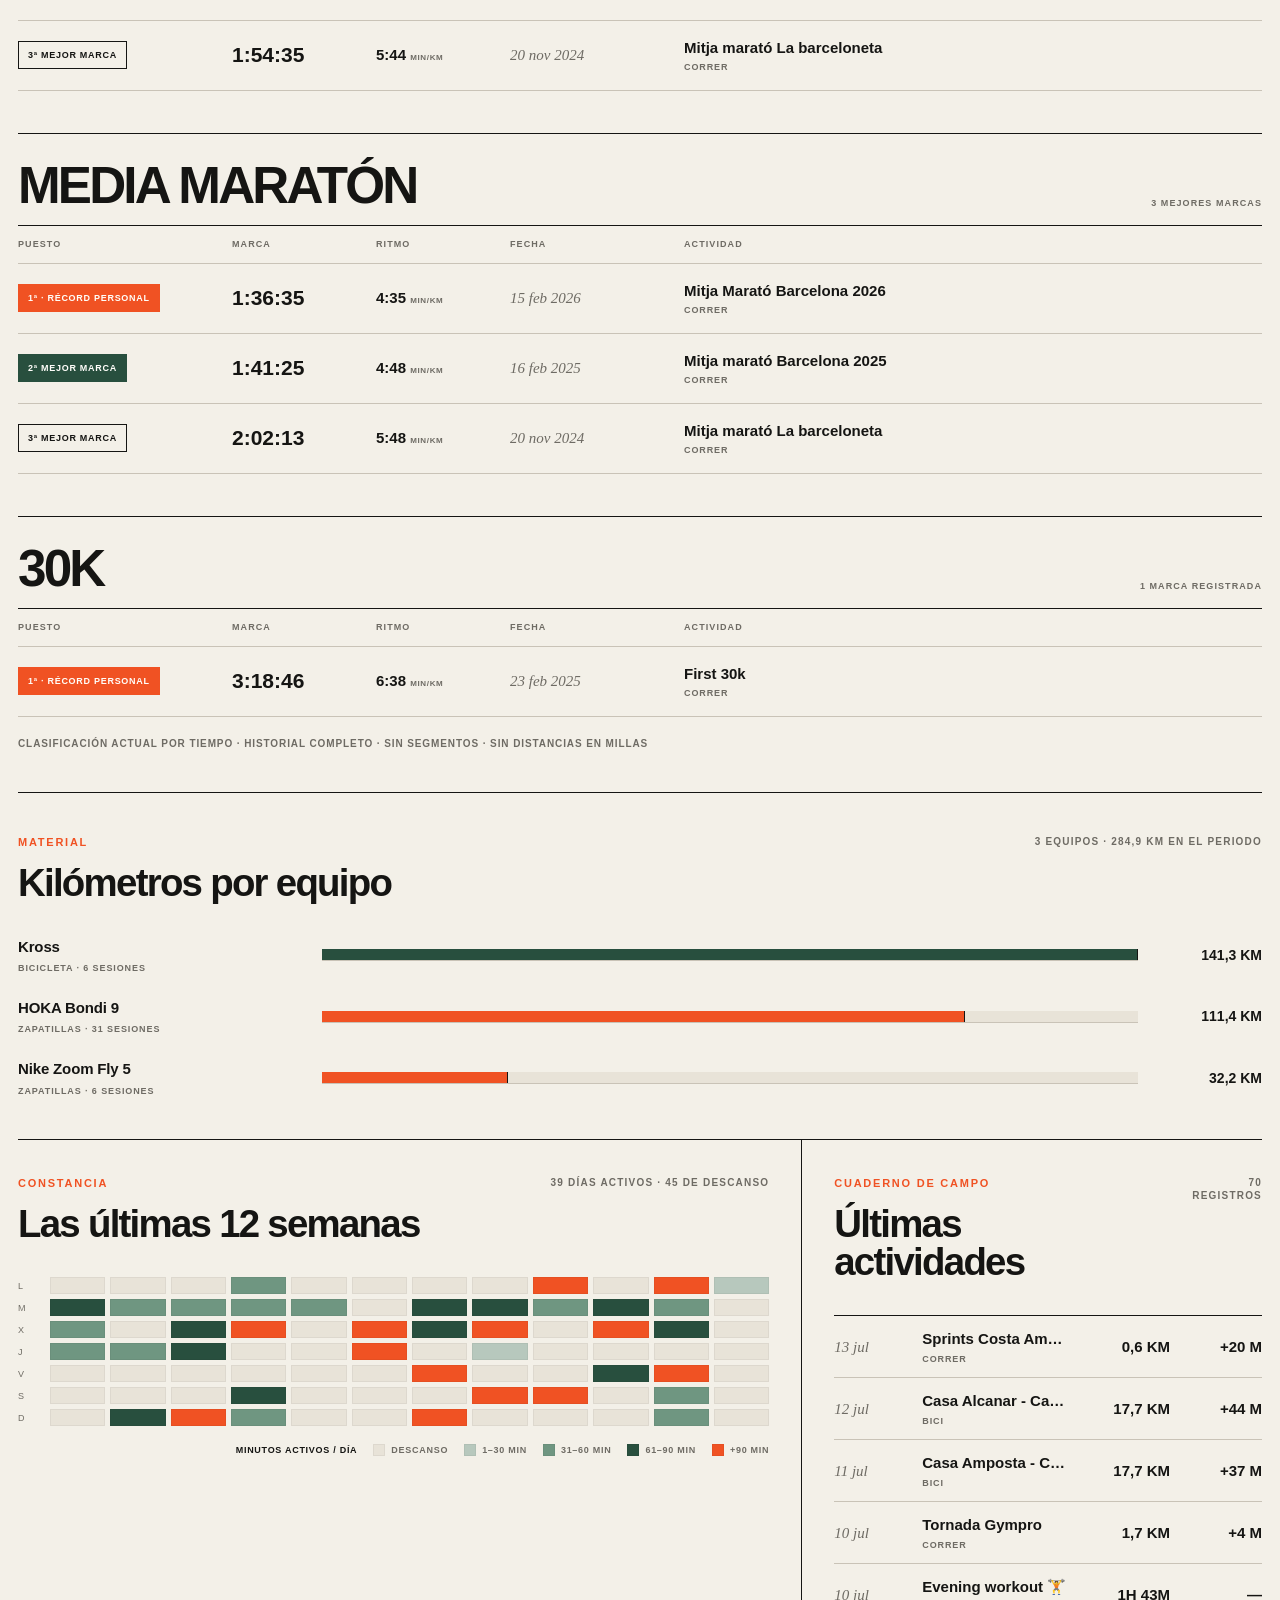
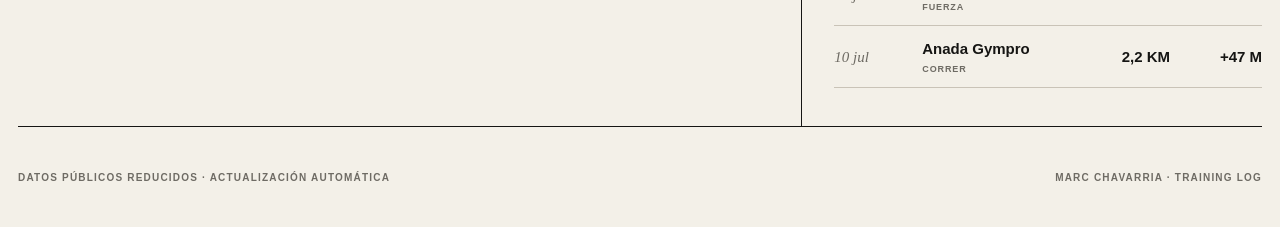
==== commit 6c0ecc02: "Show pace for personal achievements" ====
--- a/index.html
+++ b/index.html
@@ -5,7 +5,7 @@
   <meta name="viewport" content="width=device-width, initial-scale=1">
   <meta name="theme-color" content="#f3f0e8">
   <title>Marc — Training Log</title>
-  <link rel="stylesheet" href="style.css?v=5.7">
+  <link rel="stylesheet" href="style.css?v=5.8">
 </head>
 <body>
   <div class="shell">
@@ -183,6 +183,6 @@
   </div>
 
   <div id="loading" class="loading" aria-live="polite">LEYENDO LA TEMPORADA…</div>
-  <script src="app.js?v=5.7"></script>
+  <script src="app.js?v=5.8"></script>
 </body>
 </html>
--- a/style.css
+++ b/style.css
@@ -156,9 +156,11 @@
 .achievement-group-header { display: flex; justify-content: space-between; align-items: end; gap: 20px; min-height: 92px; padding: 20px 0 16px; border-bottom: 1px solid var(--ink); }
 .achievement-group-header h3 { margin: 0; font-size: clamp(34px, 4vw, 58px); line-height: .9; letter-spacing: -.055em; }
 .achievement-group-header span { color: var(--muted); font-size: 9px; font-weight: 800; letter-spacing: .12em; }
-.achievement-row { display: grid; grid-template-columns: 190px 150px 170px minmax(0, 1fr); gap: 24px; align-items: center; min-height: 70px; border-bottom: 1px solid var(--line); }
+.achievement-row { display: grid; grid-template-columns: minmax(150px, 190px) 120px 110px 150px minmax(0, 1fr); gap: 24px; align-items: center; min-height: 70px; border-bottom: 1px solid var(--line); }
 .achievement-head { min-height: 38px; color: var(--muted); font-size: 9px; font-weight: 800; letter-spacing: .12em; }
 .achievement-time { font-size: 21px; font-weight: 800; font-variant-numeric: tabular-nums; }
+.achievement-pace { font-size: 15px; font-weight: 800; font-variant-numeric: tabular-nums; white-space: nowrap; }
+.achievement-pace small { color: var(--muted); font-size: 8px; letter-spacing: .08em; }
 .achievement-rank { justify-self: start; padding: 7px 9px; border: 1px solid var(--ink); font-size: 9px; font-weight: 800; letter-spacing: .08em; }
 .achievement-rank[data-rank="1"] { background: var(--orange); border-color: var(--orange); color: var(--white); }
 .achievement-rank[data-rank="2"] { background: var(--green); border-color: var(--green); color: var(--white); }
@@ -249,7 +251,6 @@
   .load-lane .chart-svg, .running-progress-chart .chart-svg { width: 720px; min-width: 720px; height: auto; min-height: 0; }
   .panel-header { align-items: flex-start; flex-direction: column; }
   .panel-note, .progress-legend { text-align: left; justify-content: flex-start; }
-  .achievement-row { grid-template-columns: 175px 110px 140px 1fr; gap: 14px; }
   .gear-row { grid-template-columns: 1fr auto; gap: 8px 16px; }
   .gear-track { grid-column: 1 / -1; grid-row: 2; }
   .gear-value { grid-column: 2; grid-row: 1; }
@@ -261,6 +262,7 @@
   .achievement-rank { grid-column: 1; grid-row: 1; }
   .achievement-time { grid-column: 2; grid-row: 1; }
   .achievement-date { grid-column: 1; grid-row: 2; }
+  .achievement-pace { grid-column: 2; grid-row: 2; justify-self: end; }
   .achievement-activity { grid-column: 1 / -1; grid-row: 3; display: block; }
   .activity-row { grid-template-columns: 58px 1fr 65px; }
   .activity-row.is-compact { grid-template-columns: 58px 1fr 65px; }
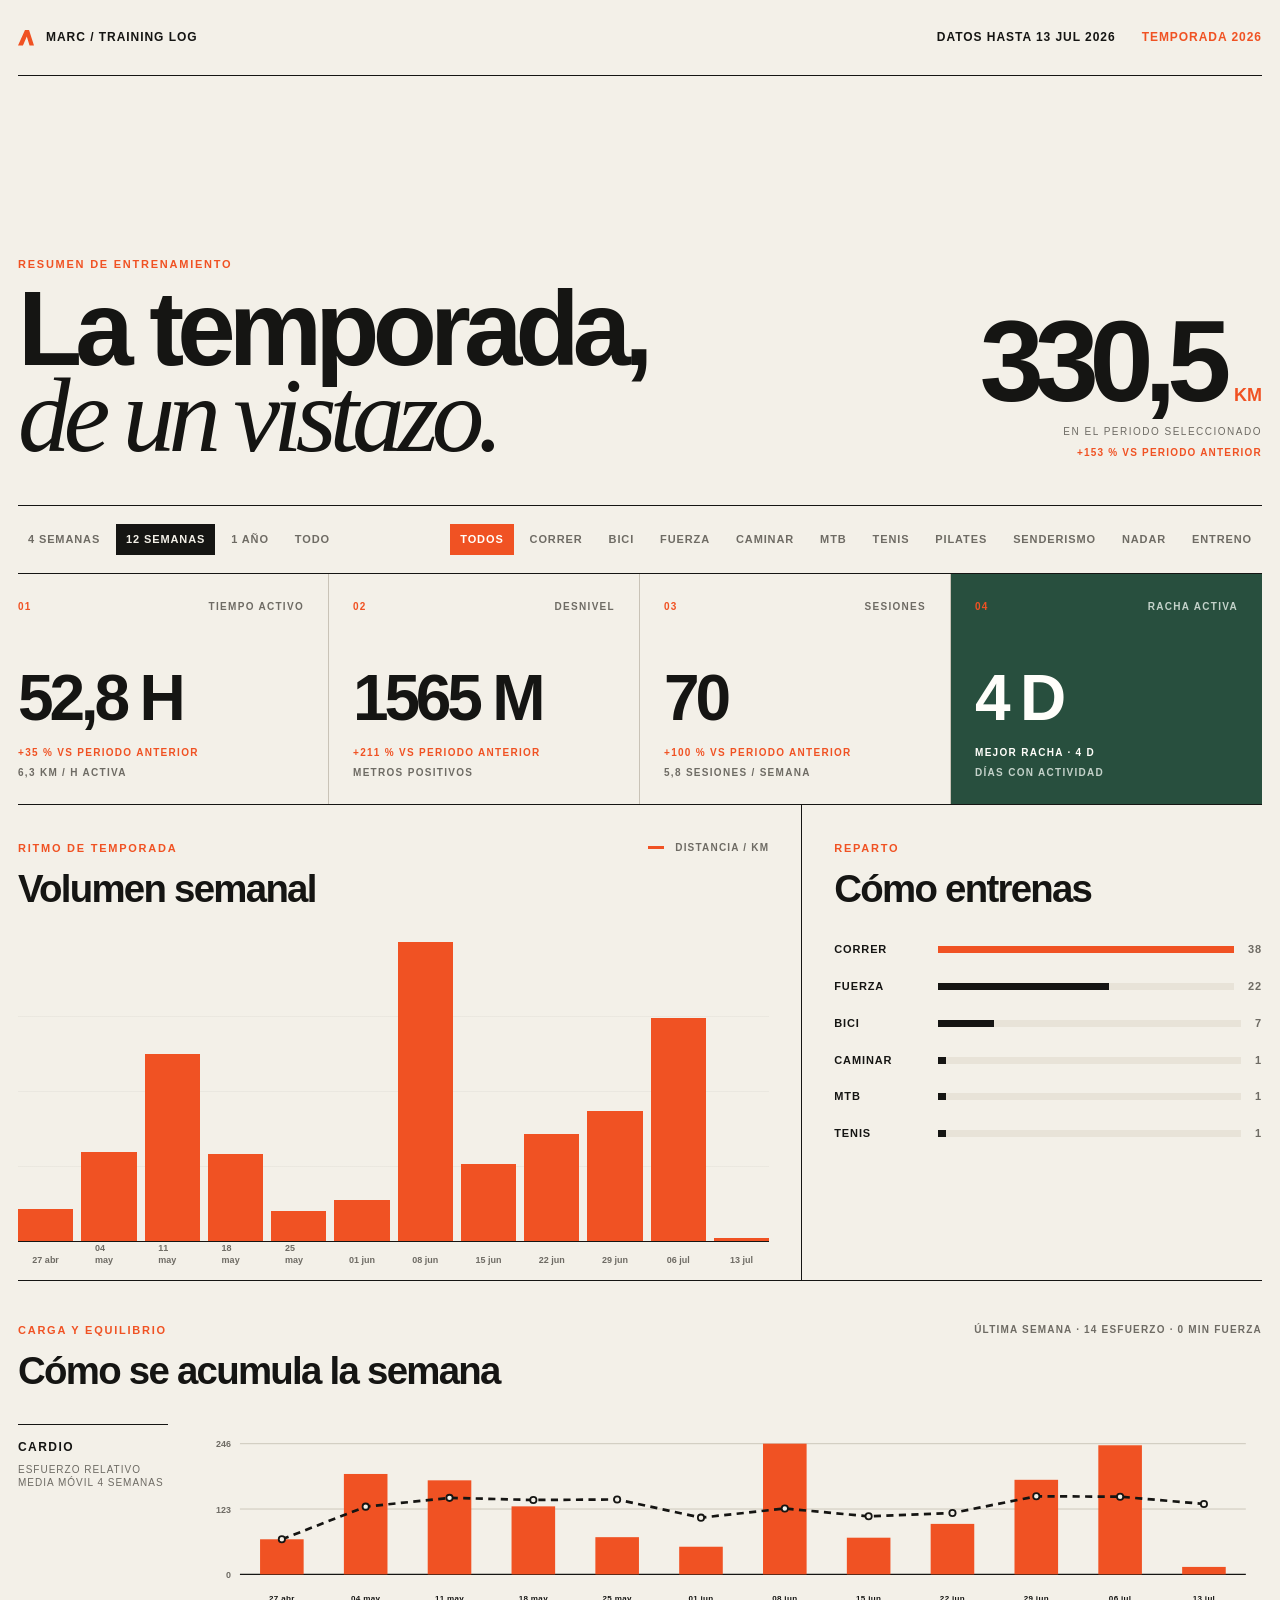
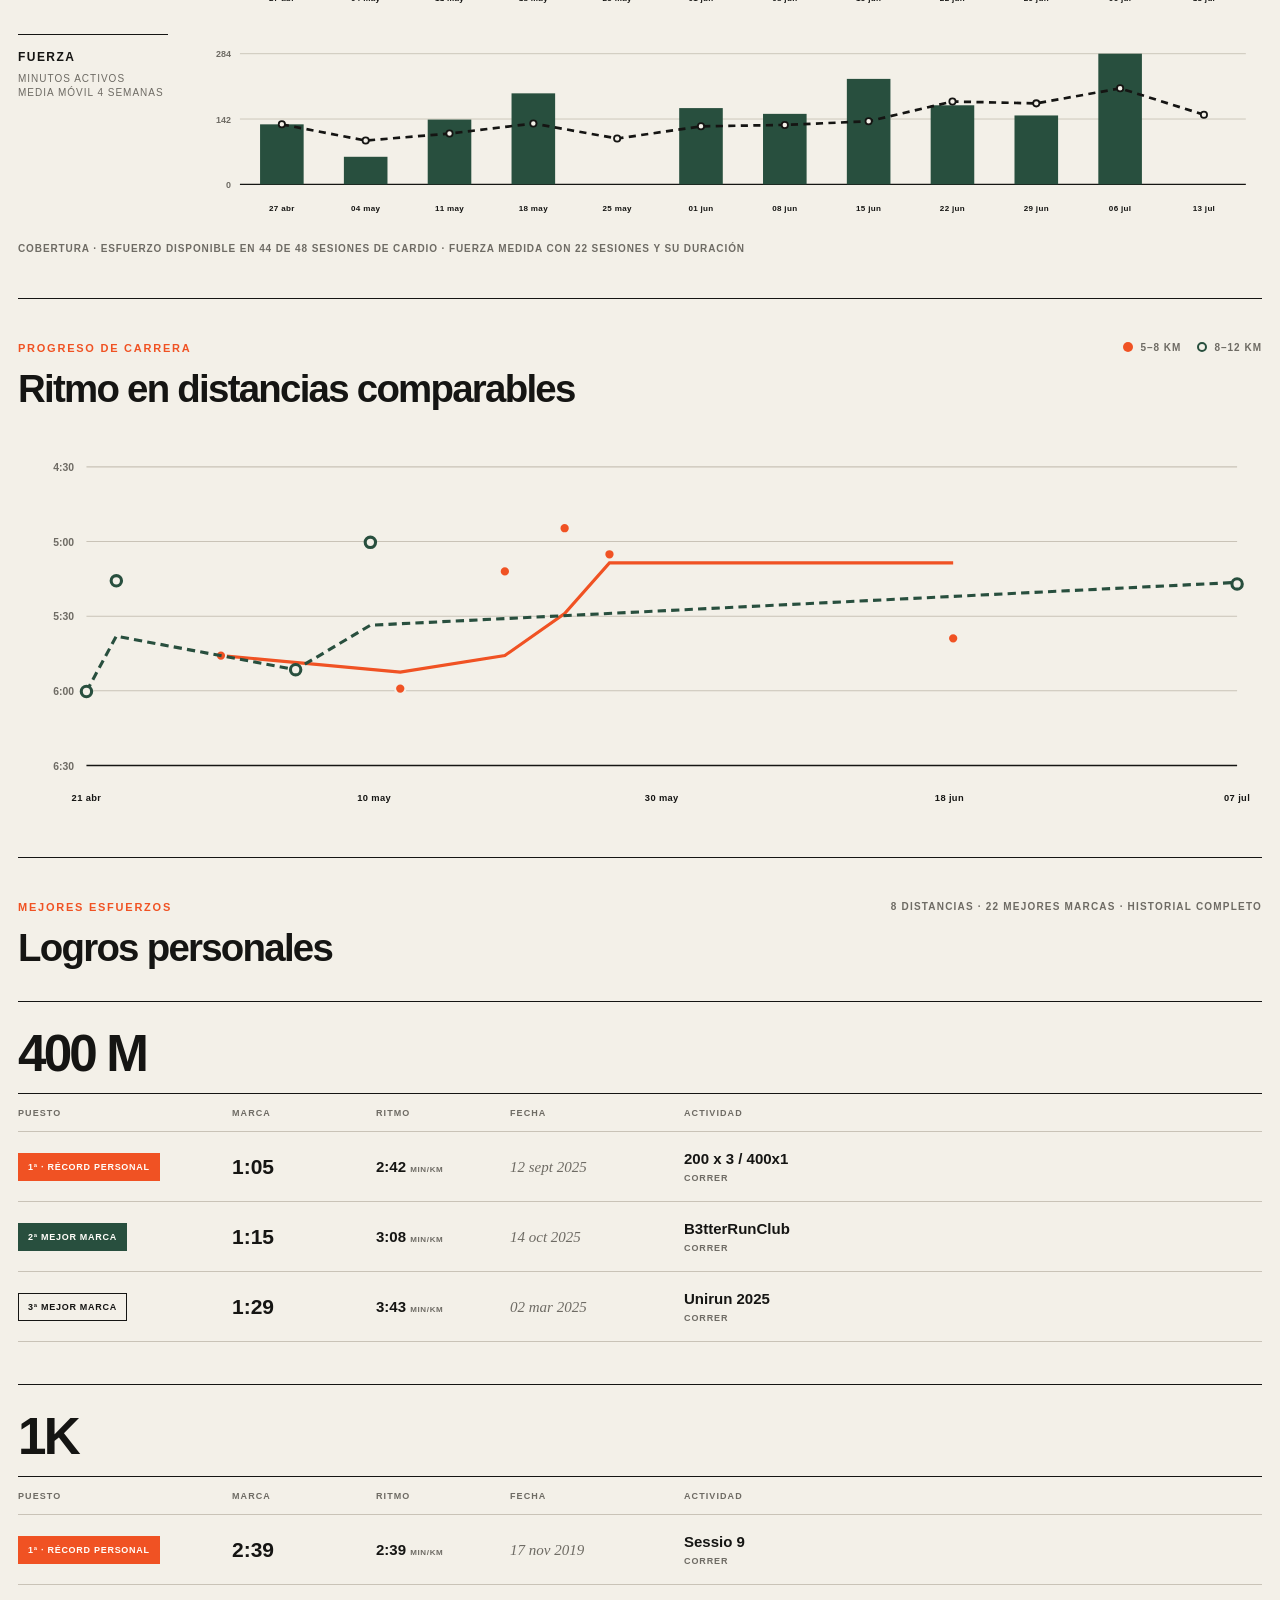
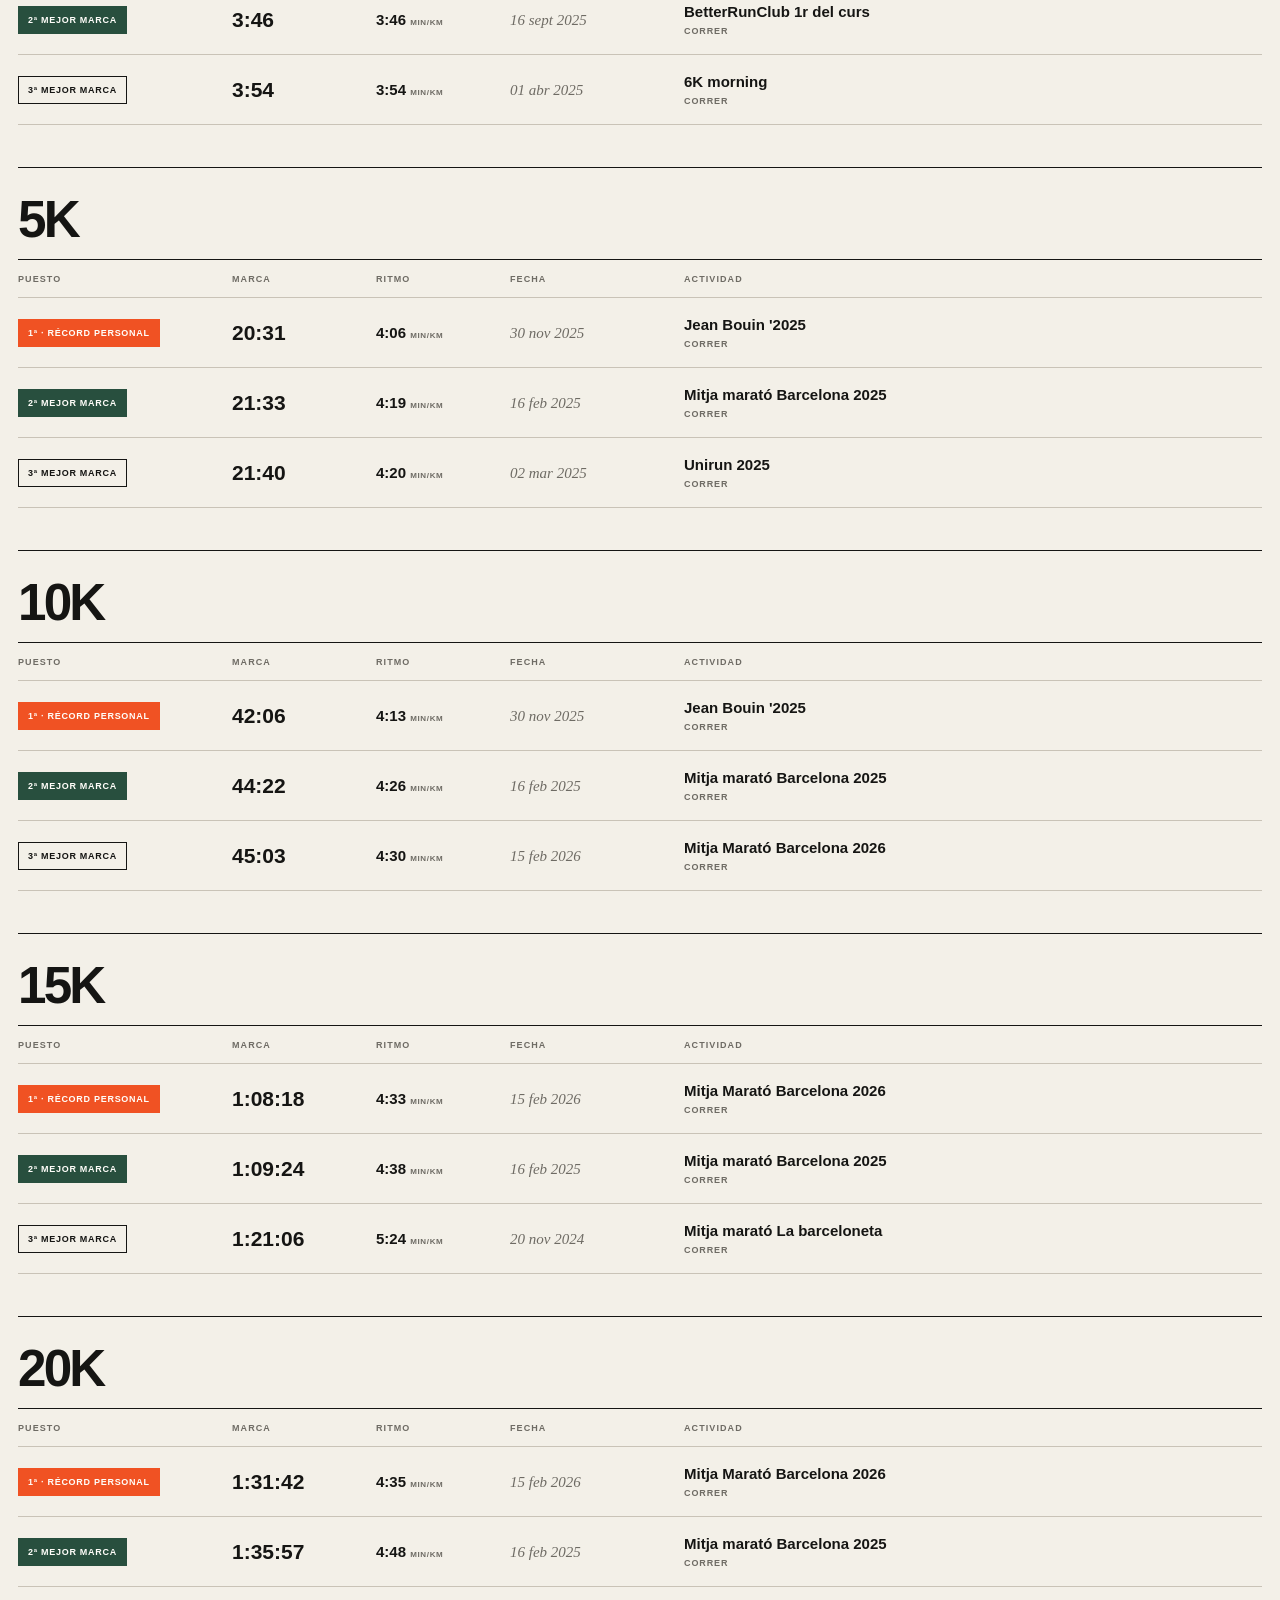
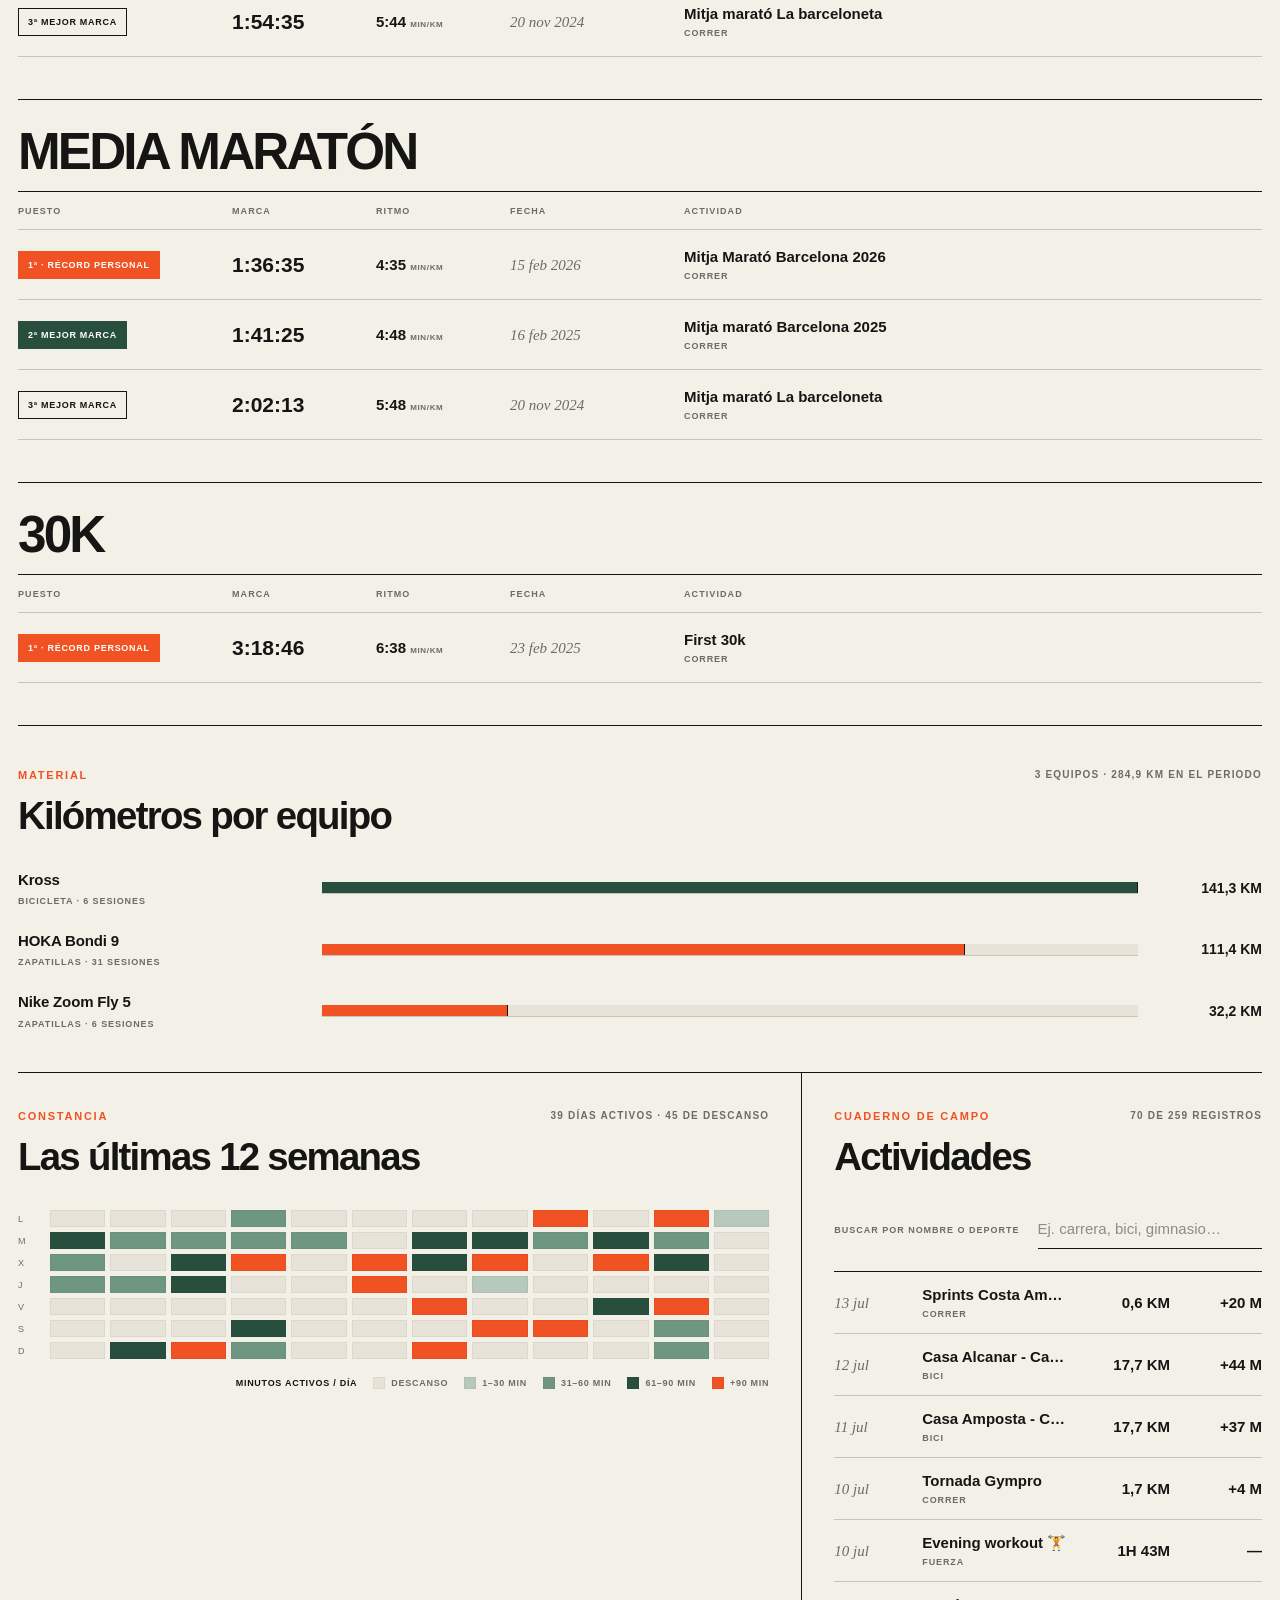
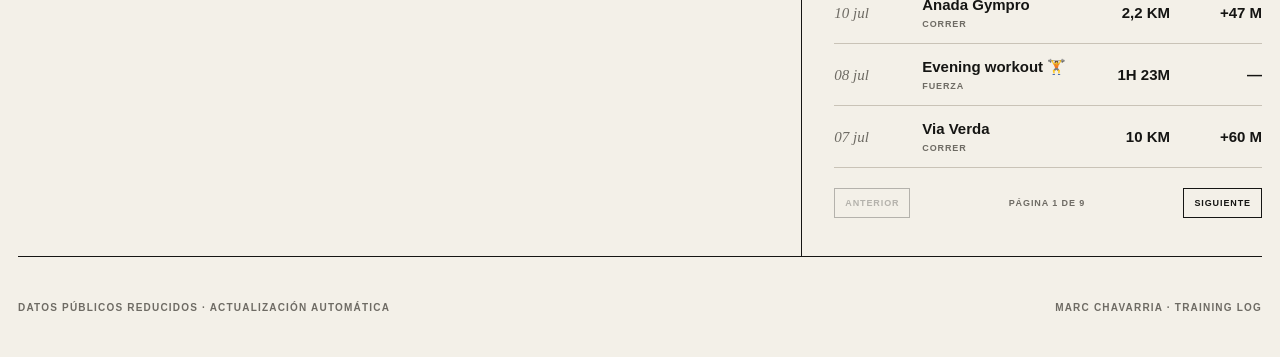
==== commit 7236204b: "Add searchable paginated activity journal" ====
--- a/index.html
+++ b/index.html
@@ -5,7 +5,7 @@
   <meta name="viewport" content="width=device-width, initial-scale=1">
   <meta name="theme-color" content="#f3f0e8">
   <title>Marc — Training Log</title>
-  <link rel="stylesheet" href="style.css?v=5.8">
+  <link rel="stylesheet" href="style.css?v=6.0">
 </head>
 <body>
   <div class="shell">
@@ -25,7 +25,6 @@
         <div class="hero-copy">
           <p class="eyebrow">RESUMEN DE ENTRENAMIENTO</p>
           <h1 id="page-title">La temporada,<br><em>de un vistazo.</em></h1>
-          <p class="hero-note">Volumen, constancia y señales útiles. Sin puntuaciones opacas ni métricas decorativas.</p>
         </div>
         <div class="hero-number" id="hero-number" aria-label="Distancia total del periodo">
           <span class="hero-number-value" id="hero-distance">—</span>
@@ -122,7 +121,6 @@
             </div>
           </header>
           <div class="running-progress-chart" id="running-progress-chart" role="img" aria-label="Evolución del ritmo de carrera"></div>
-          <p class="chart-footnote" id="running-progress-note">—</p>
         </article>
 
         <article class="panel panel-wide achievements-panel is-hidden">
@@ -134,7 +132,6 @@
             <p class="panel-note" id="achievements-note">—</p>
           </header>
           <div class="personal-achievements" id="personal-achievements"></div>
-          <p class="chart-footnote">CLASIFICACIÓN ACTUAL POR TIEMPO · HISTORIAL COMPLETO · SIN SEGMENTOS · SIN DISTANCIAS EN MILLAS</p>
         </article>
 
         <article class="panel panel-wide gear-panel is-hidden">
@@ -167,11 +164,20 @@
           <header class="panel-header">
             <div>
               <p class="eyebrow">CUADERNO DE CAMPO</p>
-              <h2>Últimas actividades</h2>
+              <h2>Actividades</h2>
             </div>
             <span class="latest-count" id="latest-count">—</span>
           </header>
+          <label class="activity-search" for="activity-search">
+            <span>BUSCAR POR NOMBRE O DEPORTE</span>
+            <input id="activity-search" type="search" autocomplete="off" placeholder="Ej. carrera, bici, gimnasio…">
+          </label>
           <div class="activity-table" id="activity-table"></div>
+          <nav class="activity-pagination" aria-label="Paginación de actividades">
+            <button id="activity-prev" type="button">ANTERIOR</button>
+            <span id="activity-page" aria-live="polite">PÁGINA 1</span>
+            <button id="activity-next" type="button">SIGUIENTE</button>
+          </nav>
         </article>
       </section>
     </main>
@@ -183,6 +189,6 @@
   </div>
 
   <div id="loading" class="loading" aria-live="polite">LEYENDO LA TEMPORADA…</div>
-  <script src="app.js?v=5.8"></script>
+  <script src="app.js?v=6.0"></script>
 </body>
 </html>
--- a/style.css
+++ b/style.css
@@ -55,7 +55,6 @@
 .eyebrow { margin: 0 0 14px; font-size: 11px; font-weight: 800; letter-spacing: .16em; color: var(--orange); }
 .hero h1 { margin: 0; font-size: clamp(64px, 8.2vw, 128px); font-weight: 700; line-height: .82; letter-spacing: -.065em; }
 .hero h1 em { font-family: var(--font-display); font-weight: 400; }
-.hero-note { max-width: 530px; margin: 30px 0 0; color: var(--muted); font-size: 17px; }
 .hero-number { justify-self: end; display: grid; grid-template-columns: auto auto; align-items: baseline; text-align: right; }
 .hero-number-value { font-size: clamp(78px, 9vw, 142px); line-height: .8; letter-spacing: -.08em; font-weight: 800; font-variant-numeric: tabular-nums; }
 .hero-number-unit { margin-left: 12px; color: var(--orange); font-weight: 800; font-size: 18px; }
@@ -155,7 +154,6 @@
 .achievement-group { border-top: 1px solid var(--ink); }
 .achievement-group-header { display: flex; justify-content: space-between; align-items: end; gap: 20px; min-height: 92px; padding: 20px 0 16px; border-bottom: 1px solid var(--ink); }
 .achievement-group-header h3 { margin: 0; font-size: clamp(34px, 4vw, 58px); line-height: .9; letter-spacing: -.055em; }
-.achievement-group-header span { color: var(--muted); font-size: 9px; font-weight: 800; letter-spacing: .12em; }
 .achievement-row { display: grid; grid-template-columns: minmax(150px, 190px) 120px 110px 150px minmax(0, 1fr); gap: 24px; align-items: center; min-height: 70px; border-bottom: 1px solid var(--line); }
 .achievement-head { min-height: 38px; color: var(--muted); font-size: 9px; font-weight: 800; letter-spacing: .12em; }
 .achievement-time { font-size: 21px; font-weight: 800; font-variant-numeric: tabular-nums; }
@@ -191,12 +189,24 @@
 .calendar-legend .day-cell { display: inline-block; width: 12px; height: 12px; flex: 0 0 12px; }
 
 .activity-table { border-top: 1px solid var(--ink); }
+.activity-search { display: grid; grid-template-columns: auto minmax(0, 1fr); gap: 18px; align-items: center; margin-bottom: 22px; }
+.activity-search span { font-size: 9px; font-weight: 800; letter-spacing: .11em; color: var(--muted); }
+.activity-search input { width: 100%; border: 0; border-bottom: 1px solid var(--ink); border-radius: 0; padding: 9px 0; background: transparent; color: var(--ink); font: inherit; outline: 0; }
+.activity-search input::placeholder { color: var(--muted); opacity: .75; }
+.activity-search input:focus { border-bottom-color: var(--orange); box-shadow: 0 1px 0 var(--orange); }
 .activity-row { display: grid; grid-template-columns: 74px 1fr 88px 78px; gap: 14px; align-items: center; min-height: 62px; border-bottom: 1px solid var(--line); }
 .activity-row.is-compact { grid-template-columns: 74px 1fr 100px; }
 .activity-date { font-family: var(--font-display); font-style: italic; color: var(--muted); }
 .activity-title { font-weight: 700; overflow: hidden; text-overflow: ellipsis; white-space: nowrap; }
 .activity-title span { display: block; margin-top: 3px; color: var(--muted); font-size: 9px; letter-spacing: .1em; }
 .activity-value { text-align: right; font-variant-numeric: tabular-nums; font-weight: 700; }
+.activity-empty { min-height: 124px; display: grid; place-items: center; margin: 0; color: var(--muted); text-align: center; }
+.activity-pagination { display: grid; grid-template-columns: auto 1fr auto; align-items: center; gap: 14px; padding-top: 20px; }
+.activity-pagination button { border: 1px solid var(--ink); padding: 8px 10px; background: transparent; color: var(--ink); font-size: 9px; font-weight: 800; letter-spacing: .1em; cursor: pointer; transition: background-color .18s ease, color .18s ease; }
+.activity-pagination button:hover:not(:disabled) { background: var(--ink); color: var(--paper); }
+.activity-pagination button:focus-visible { outline: 2px solid var(--orange); outline-offset: 2px; }
+.activity-pagination button:disabled { opacity: .28; cursor: default; }
+.activity-pagination span { color: var(--muted); font-size: 9px; font-weight: 800; letter-spacing: .1em; text-align: center; }
 
 footer { min-height: 100px; display: flex; justify-content: space-between; align-items: center; font-size: 10px; font-weight: 800; letter-spacing: .12em; color: var(--muted); }
 .loading { position: fixed; inset: 0; display: grid; place-items: center; z-index: 10; background: var(--ink); color: var(--paper); font-size: 12px; letter-spacing: .18em; }
@@ -251,6 +261,7 @@
   .load-lane .chart-svg, .running-progress-chart .chart-svg { width: 720px; min-width: 720px; height: auto; min-height: 0; }
   .panel-header { align-items: flex-start; flex-direction: column; }
   .panel-note, .progress-legend { text-align: left; justify-content: flex-start; }
+  .activity-search { grid-template-columns: 1fr; gap: 4px; }
   .gear-row { grid-template-columns: 1fr auto; gap: 8px 16px; }
   .gear-track { grid-column: 1 / -1; grid-row: 2; }
   .gear-value { grid-column: 2; grid-row: 1; }
@@ -267,5 +278,7 @@
   .activity-row { grid-template-columns: 58px 1fr 65px; }
   .activity-row.is-compact { grid-template-columns: 58px 1fr 65px; }
   .activity-row .activity-value:last-child { display: none; }
+  .activity-pagination { gap: 8px; }
+  .activity-pagination button { padding: 8px 7px; }
   footer { align-items: flex-start; flex-direction: column; justify-content: center; gap: 8px; }
 }
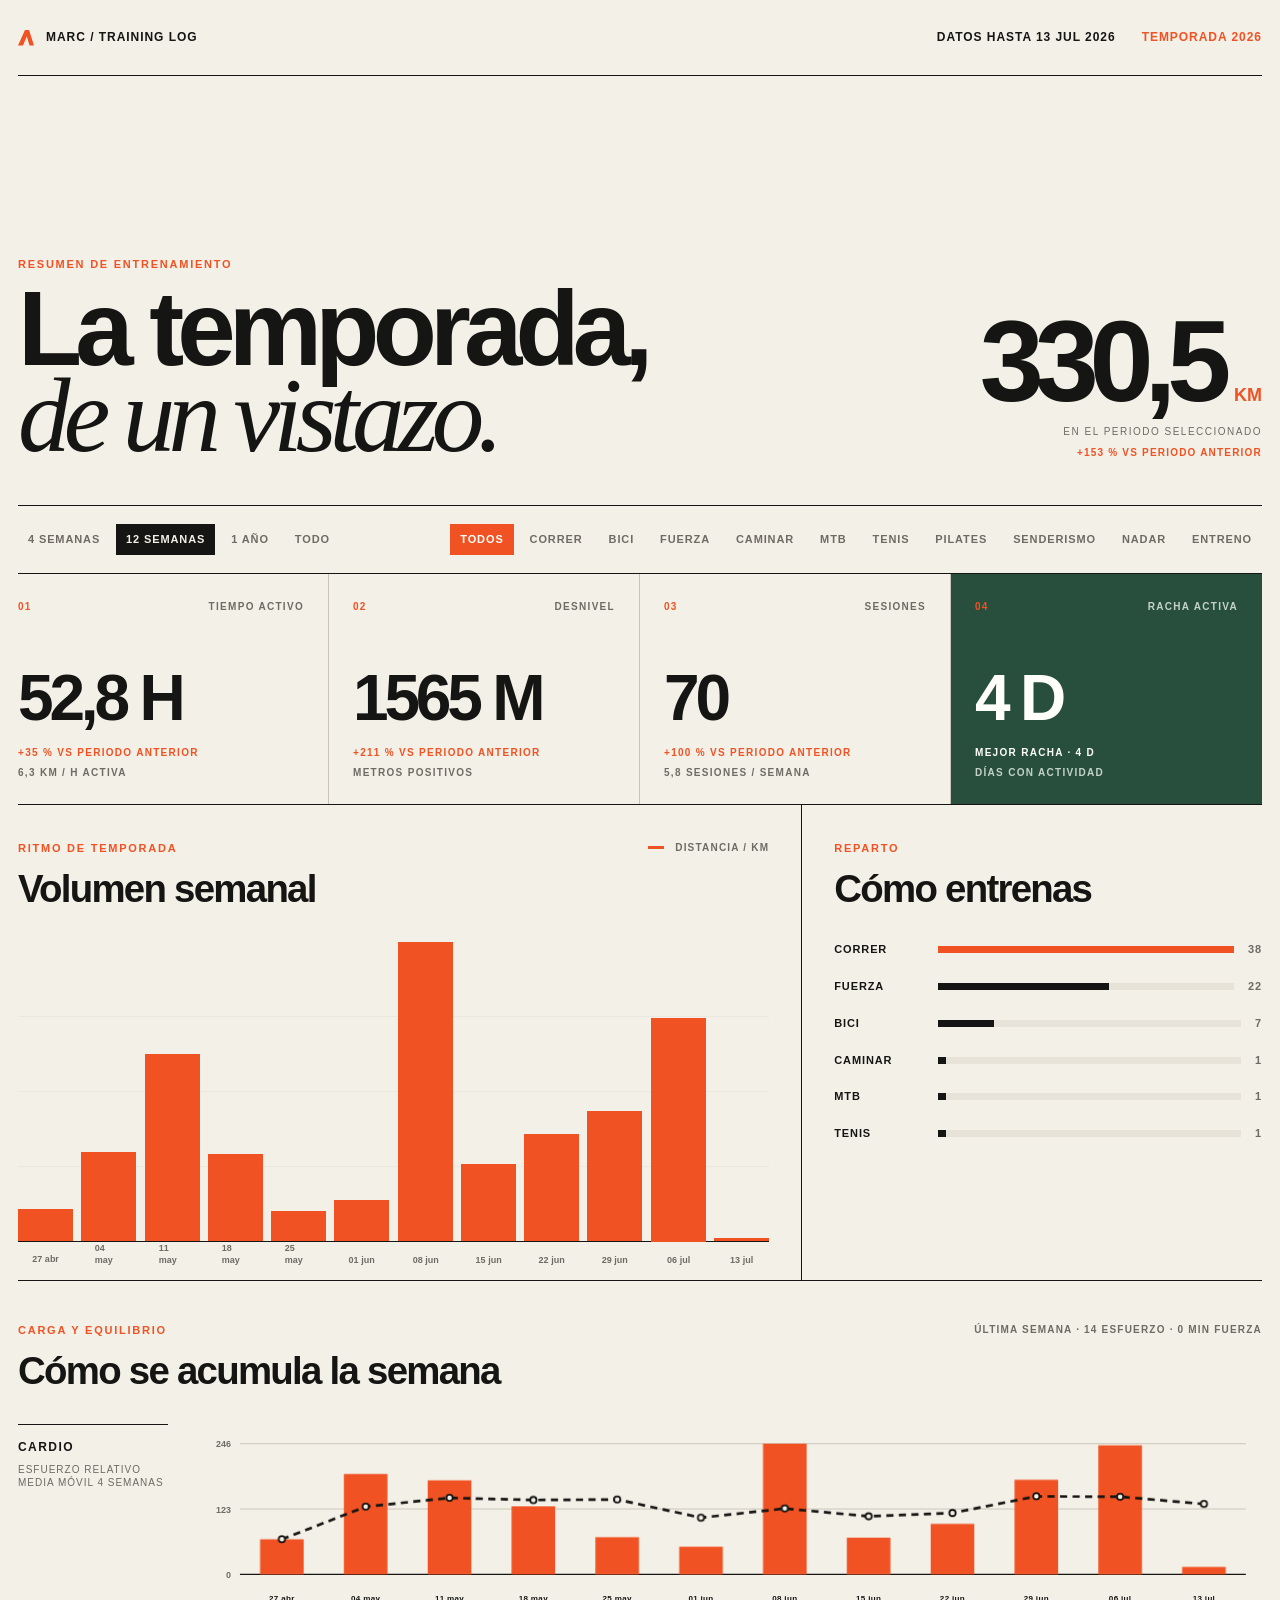
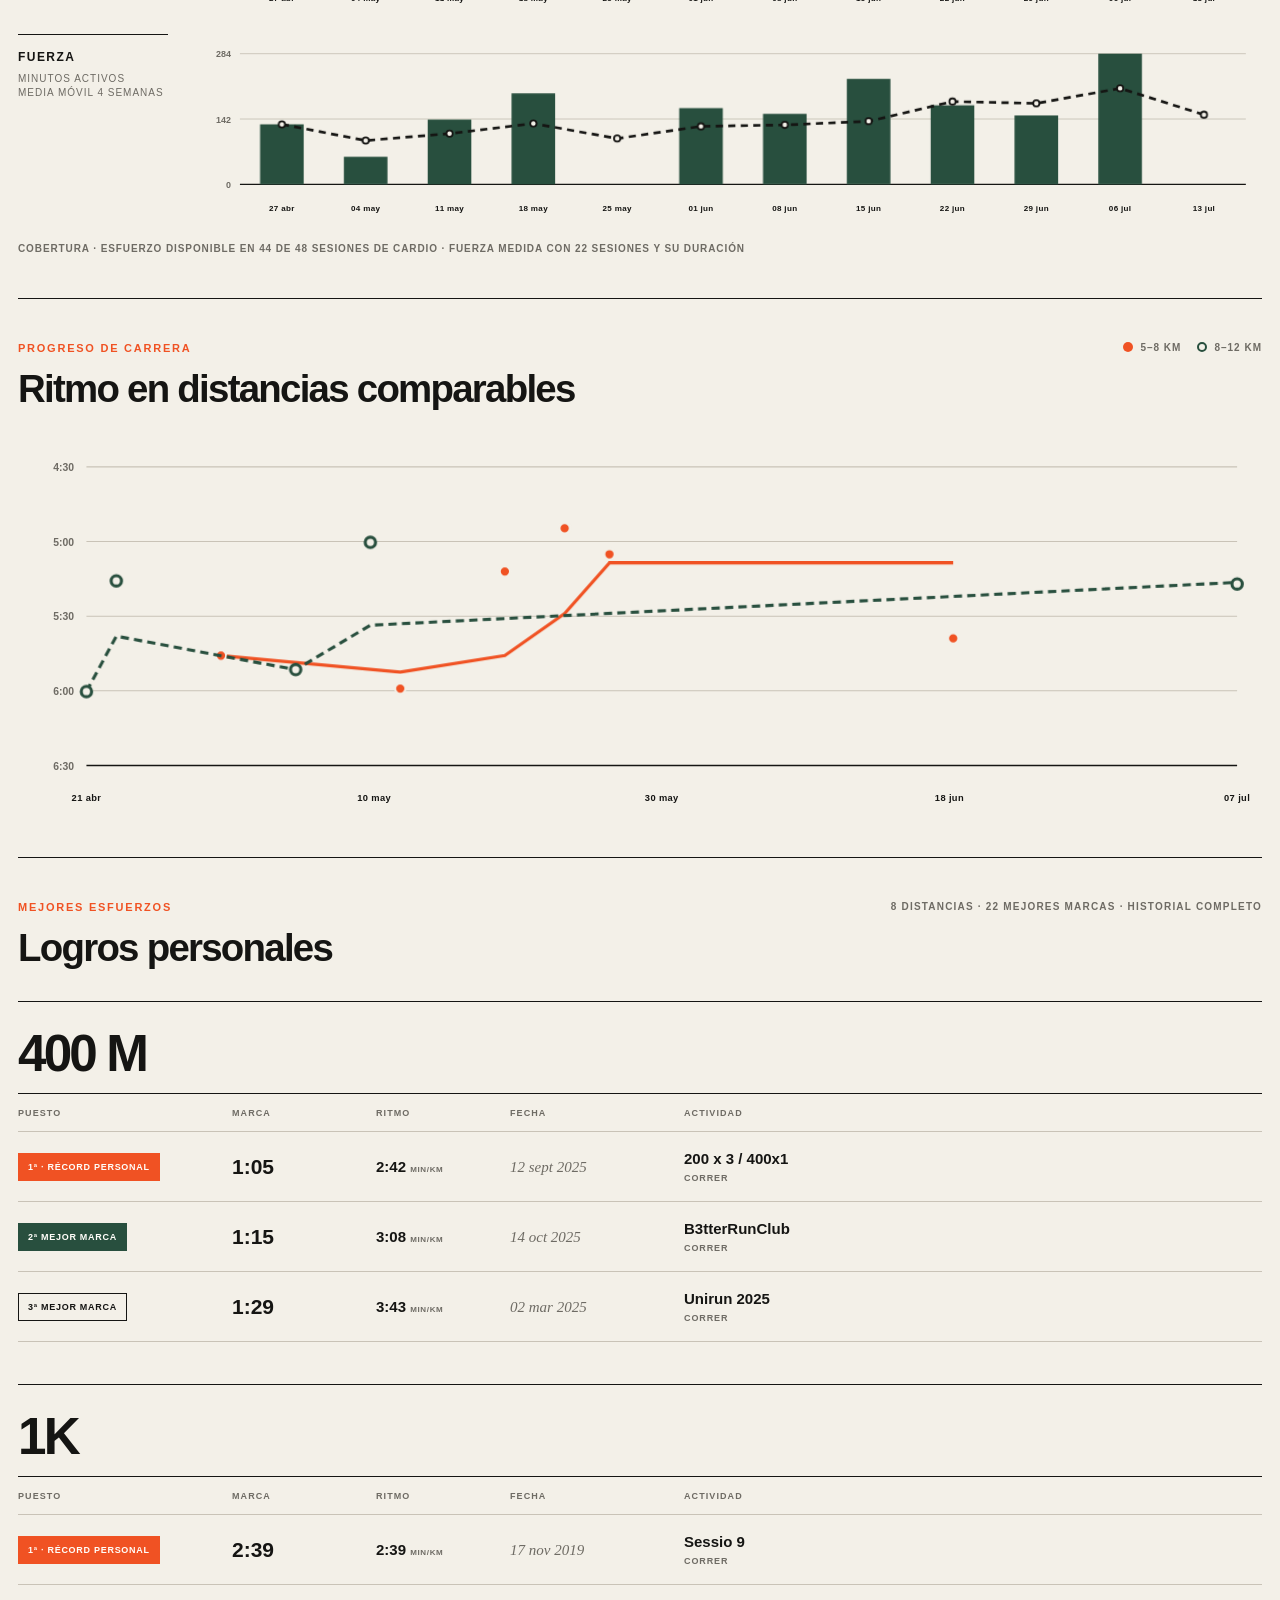
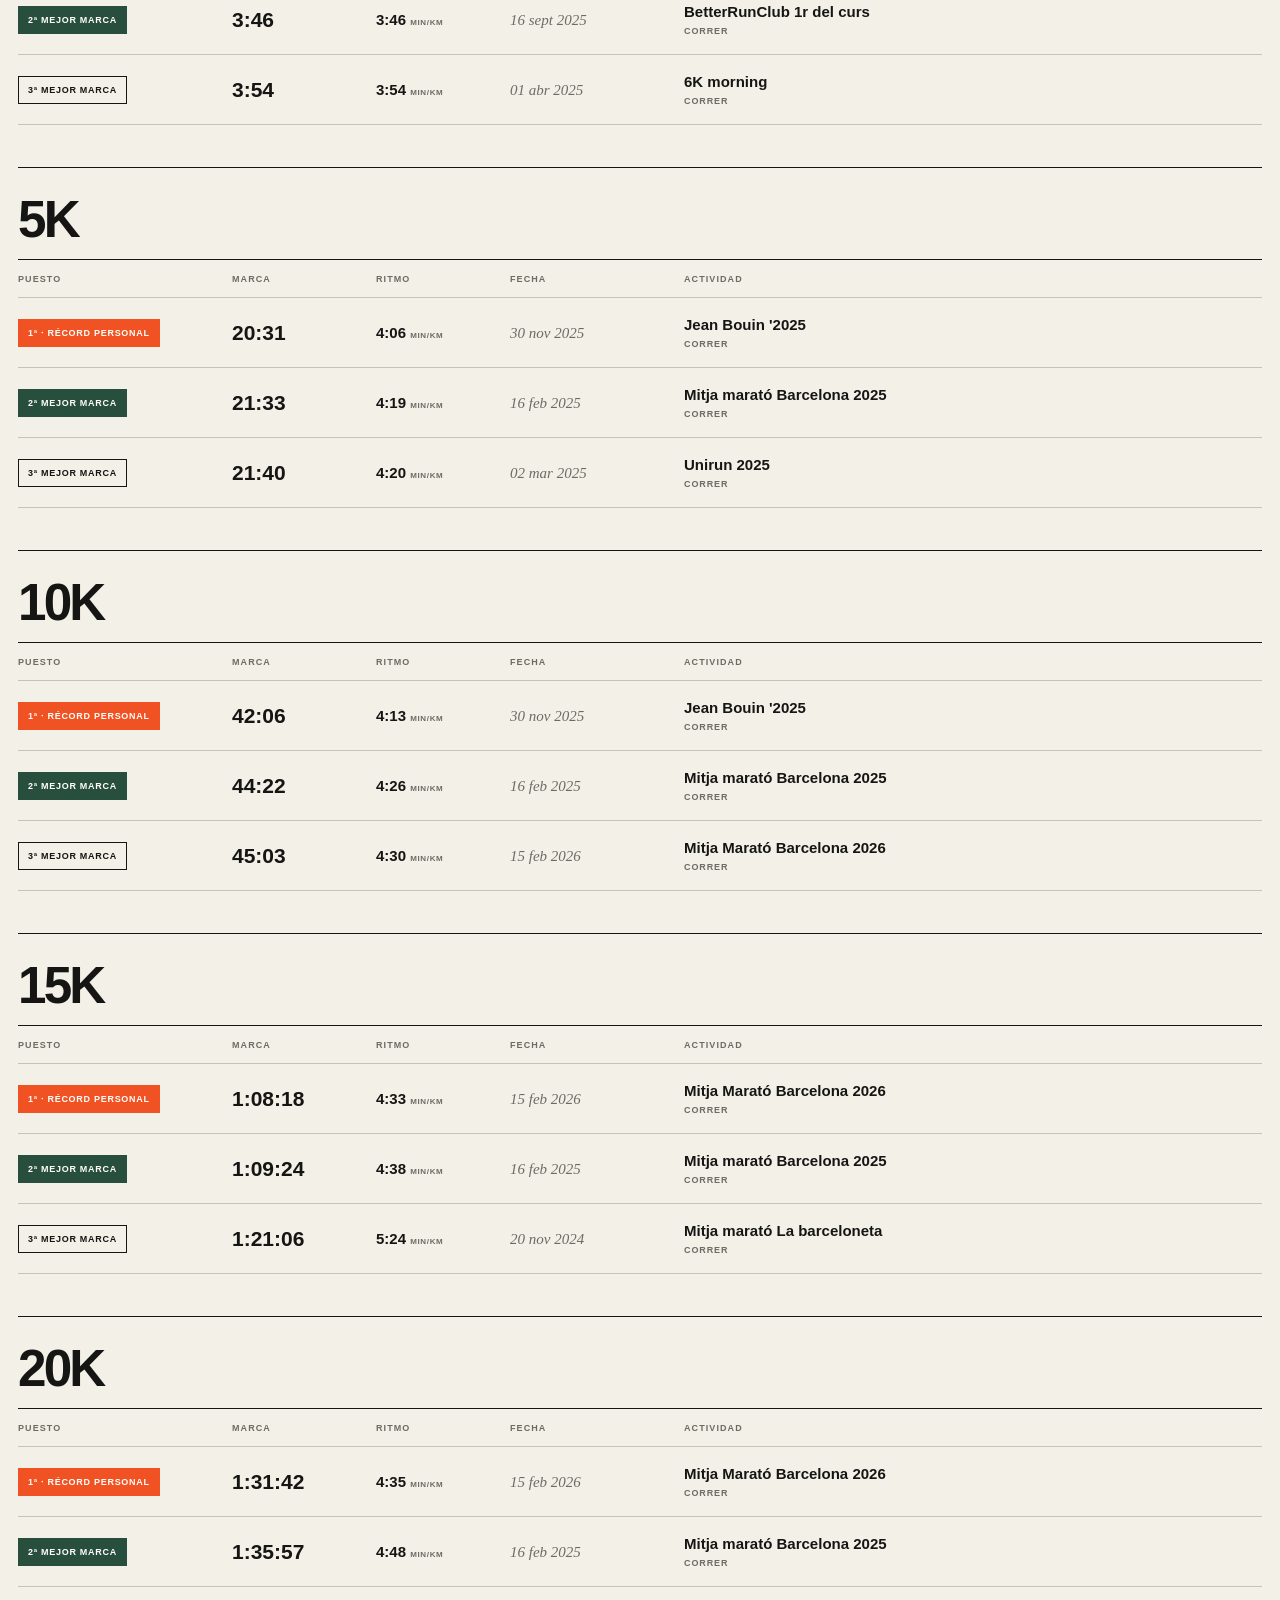
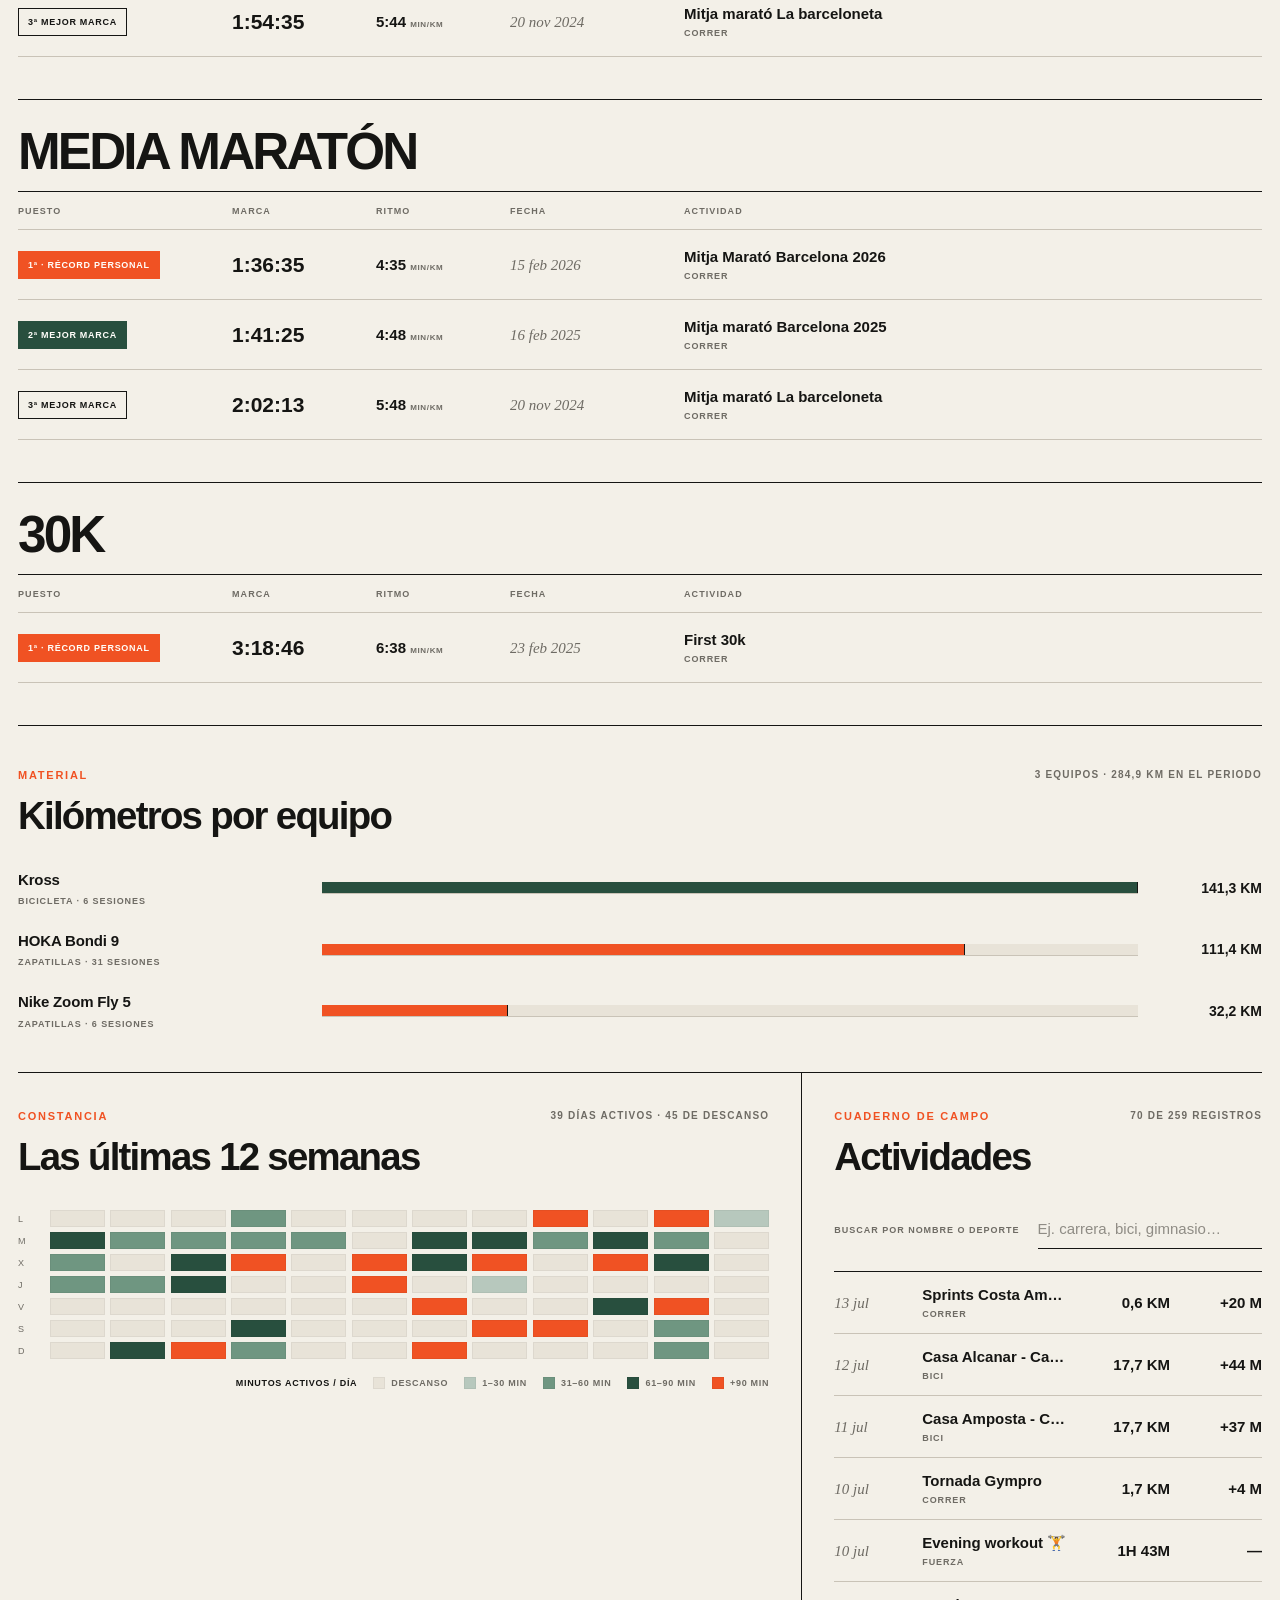
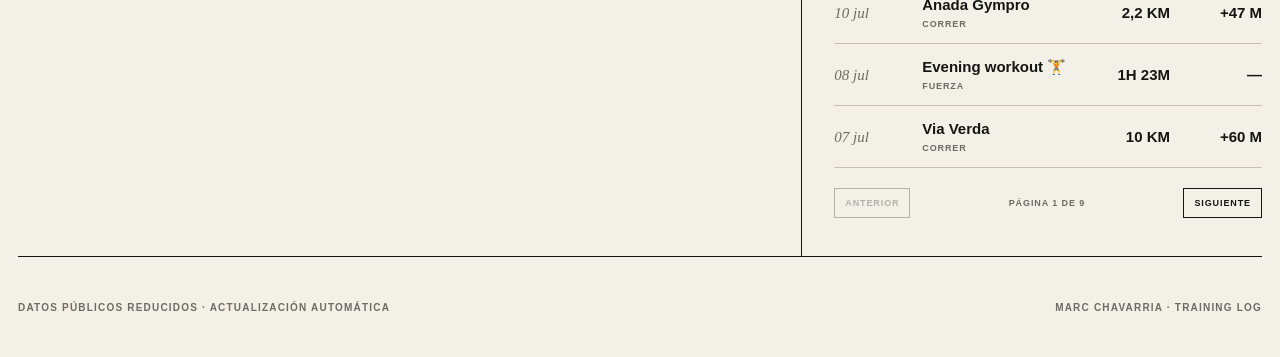
==== commit dc8d4bca: "Animate charts on scroll" ====
--- a/index.html
+++ b/index.html
@@ -5,7 +5,7 @@
   <meta name="viewport" content="width=device-width, initial-scale=1">
   <meta name="theme-color" content="#f3f0e8">
   <title>Marc — Training Log</title>
-  <link rel="stylesheet" href="style.css?v=6.0">
+  <link rel="stylesheet" href="style.css?v=6.2">
 </head>
 <body>
   <div class="shell">
@@ -188,7 +188,7 @@
     </footer>
   </div>
 
-  <div id="loading" class="loading" aria-live="polite">LEYENDO LA TEMPORADA…</div>
-  <script src="app.js?v=6.0"></script>
+  <div id="loading" class="loading" aria-live="polite" aria-label="Cargando el dashboard"></div>
+  <script src="app.js?v=6.2"></script>
 </body>
 </html>
--- a/style.css
+++ b/style.css
@@ -22,6 +22,23 @@
   line-height: 1.35;
 }
 button { font: inherit; }
+
+html.has-js:not(.is-ready) body { overflow: hidden; }
+.has-js:not(.is-ready) .masthead,
+.has-js:not(.is-ready) .hero-copy > *,
+.has-js:not(.is-ready) .hero-number,
+.has-js:not(.is-ready) .filter-bar,
+.has-js:not(.is-ready) .metric { opacity: 0; }
+
+.has-js.is-entering .masthead { animation: page-enter .64s cubic-bezier(.22, 1, .36, 1) .1s both; }
+.has-js.is-entering .hero-copy .eyebrow { animation: page-enter .58s cubic-bezier(.22, 1, .36, 1) .18s both; }
+.has-js.is-entering .hero-copy h1 { animation: page-enter .72s cubic-bezier(.22, 1, .36, 1) .24s both; }
+.has-js.is-entering .hero-number { animation: page-enter .68s cubic-bezier(.22, 1, .36, 1) .32s both; }
+.has-js.is-entering .filter-bar { animation: page-enter .6s cubic-bezier(.22, 1, .36, 1) .4s both; }
+.has-js.is-entering .metric { animation: page-enter .58s cubic-bezier(.22, 1, .36, 1) .46s both; }
+.has-js.is-entering .metric:nth-child(2) { animation-delay: .51s; }
+.has-js.is-entering .metric:nth-child(3) { animation-delay: .56s; }
+.has-js.is-entering .metric:nth-child(4) { animation-delay: .61s; }
 
 .shell {
   width: min(1500px, calc(100% - 36px));
@@ -92,6 +109,18 @@
 .panel.is-hidden { display: none; }
 .reveal-on-scroll { opacity: 0; transform: translateY(28px); transition: opacity .68s cubic-bezier(.22, 1, .36, 1), transform .68s cubic-bezier(.22, 1, .36, 1); will-change: opacity, transform; }
 .reveal-on-scroll.is-revealed { opacity: 1; transform: translateY(0); will-change: auto; }
+.panel.is-revealed .week-bar,
+.panel.is-revealed .cardio-bar,
+.panel.is-revealed .strength-bar { animation: chart-scroll-rise .82s cubic-bezier(.22, 1, .36, 1) var(--chart-delay, 0ms) both; transform-origin: bottom; }
+.panel.is-revealed .mix-fill,
+.panel.is-revealed .gear-fill { animation: chart-scroll-grow .78s cubic-bezier(.22, 1, .36, 1) var(--chart-delay, 0ms) both; transform-origin: left; }
+.panel.is-revealed .average-line,
+.panel.is-revealed .running-series-orange,
+.panel.is-revealed .running-series-green { animation: chart-scroll-draw .96s cubic-bezier(.22, 1, .36, 1) var(--chart-delay, 0ms) both; }
+.panel.is-revealed .average-point,
+.panel.is-revealed .running-point-orange,
+.panel.is-revealed .running-point-green { animation: chart-scroll-point .46s cubic-bezier(.22, 1, .36, 1) var(--chart-delay, 0ms) both; transform-box: fill-box; transform-origin: center; }
+.panel.is-revealed #training-calendar .day-cell { animation: chart-scroll-cell .42s cubic-bezier(.22, 1, .36, 1) var(--chart-delay, 0ms) both; }
 .is-filter-updating .hero-number,
 .is-filter-updating .metric,
 .is-filter-updating .panel.is-revealed:not(.is-hidden) { animation: filter-content-in .43s cubic-bezier(.22, 1, .36, 1) both; }
@@ -209,10 +238,40 @@
 .activity-pagination span { color: var(--muted); font-size: 9px; font-weight: 800; letter-spacing: .1em; text-align: center; }
 
 footer { min-height: 100px; display: flex; justify-content: space-between; align-items: center; font-size: 10px; font-weight: 800; letter-spacing: .12em; color: var(--muted); }
-.loading { position: fixed; inset: 0; display: grid; place-items: center; z-index: 10; background: var(--ink); color: var(--paper); font-size: 12px; letter-spacing: .18em; }
+.loading { position: fixed; inset: 0; display: grid; place-items: center; z-index: 10; background: var(--ink); color: var(--paper); font-size: 12px; letter-spacing: .18em; transform: translateY(0); transition: transform .72s cubic-bezier(.76, 0, .24, 1); will-change: transform; }
+.loading::after { content: ""; position: absolute; right: 0; bottom: 0; left: 0; height: 4px; background: var(--orange); transform-origin: left; animation: loading-line 1s cubic-bezier(.22, 1, .36, 1) both; }
+.loading.is-leaving { transform: translateY(-100%); pointer-events: none; }
 .loading.is-hidden { display: none; }
 .error { color: var(--orange); }
 
+@keyframes page-enter {
+  from { opacity: 0; transform: translateY(18px); }
+  to { opacity: 1; transform: translateY(0); }
+}
+@keyframes loading-line {
+  from { transform: scaleX(0); }
+  to { transform: scaleX(1); }
+}
+@keyframes chart-scroll-rise {
+  from { opacity: .18; transform: scaleY(0); }
+  to { opacity: 1; transform: scaleY(1); }
+}
+@keyframes chart-scroll-grow {
+  from { opacity: .18; transform: scaleX(0); }
+  to { opacity: 1; transform: scaleX(1); }
+}
+@keyframes chart-scroll-draw {
+  from { opacity: 0; clip-path: inset(0 100% 0 0); }
+  to { opacity: 1; clip-path: inset(0 0 0 0); }
+}
+@keyframes chart-scroll-point {
+  from { opacity: 0; transform: scale(0); }
+  to { opacity: 1; transform: scale(1); }
+}
+@keyframes chart-scroll-cell {
+  from { opacity: 0; transform: scale(0); }
+  to { opacity: 1; transform: scale(1); }
+}
 @keyframes filter-content-in {
   from { opacity: .28; transform: translateY(12px); }
   to { opacity: 1; transform: translateY(0); }
@@ -229,7 +288,24 @@
 @media (prefers-reduced-motion: reduce) {
   html { scroll-behavior: auto; }
   *, *::before, *::after { animation-duration: .01ms !important; animation-iteration-count: 1 !important; transition-duration: .01ms !important; }
+  .has-js:not(.is-ready) .masthead,
+  .has-js:not(.is-ready) .hero-copy > *,
+  .has-js:not(.is-ready) .hero-number,
+  .has-js:not(.is-ready) .filter-bar,
+  .has-js:not(.is-ready) .metric { opacity: 1; }
   .reveal-on-scroll { opacity: 1; transform: none; }
+  .panel.is-revealed .week-bar,
+  .panel.is-revealed .cardio-bar,
+  .panel.is-revealed .strength-bar,
+  .panel.is-revealed .mix-fill,
+  .panel.is-revealed .gear-fill,
+  .panel.is-revealed .average-line,
+  .panel.is-revealed .average-point,
+  .panel.is-revealed .running-series-orange,
+  .panel.is-revealed .running-series-green,
+  .panel.is-revealed .running-point-orange,
+  .panel.is-revealed .running-point-green,
+  .panel.is-revealed #training-calendar .day-cell { animation: none; opacity: 1; transform: none; clip-path: none; }
 }
 
 @media (max-width: 950px) {
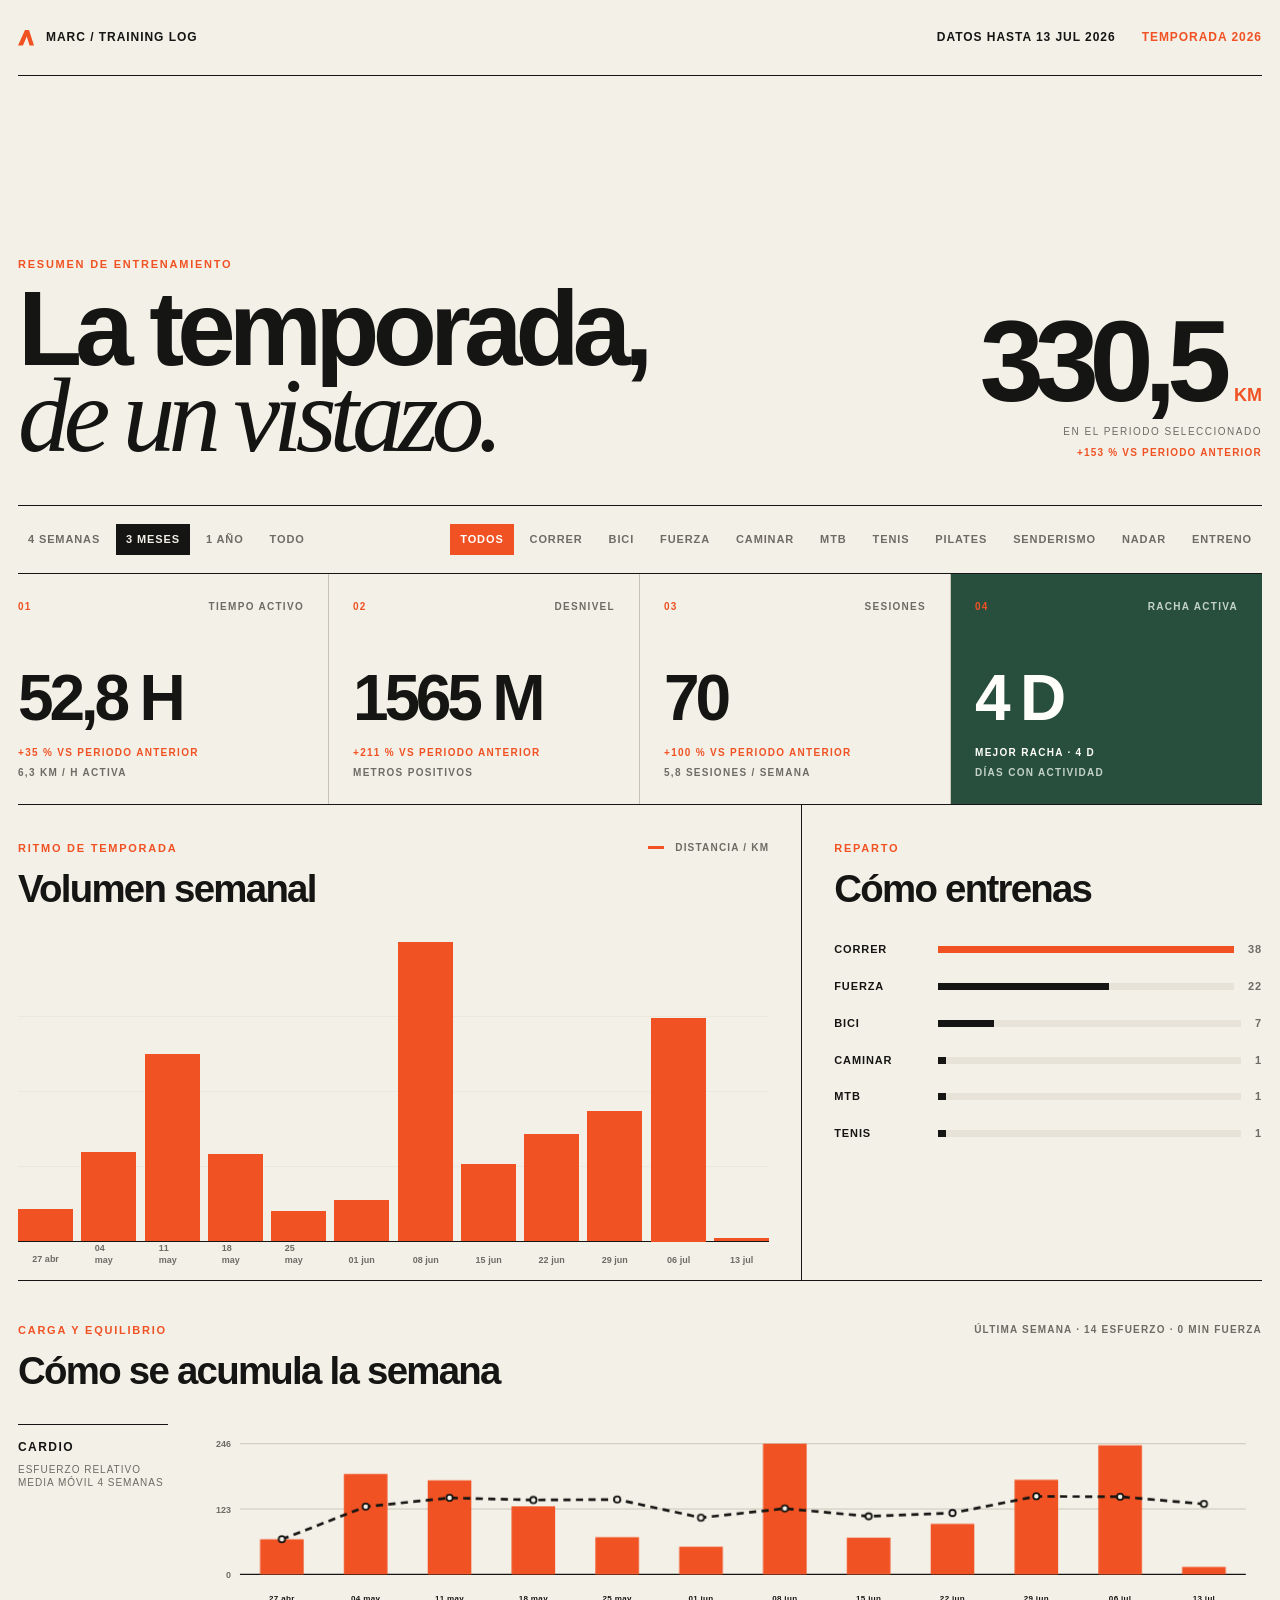
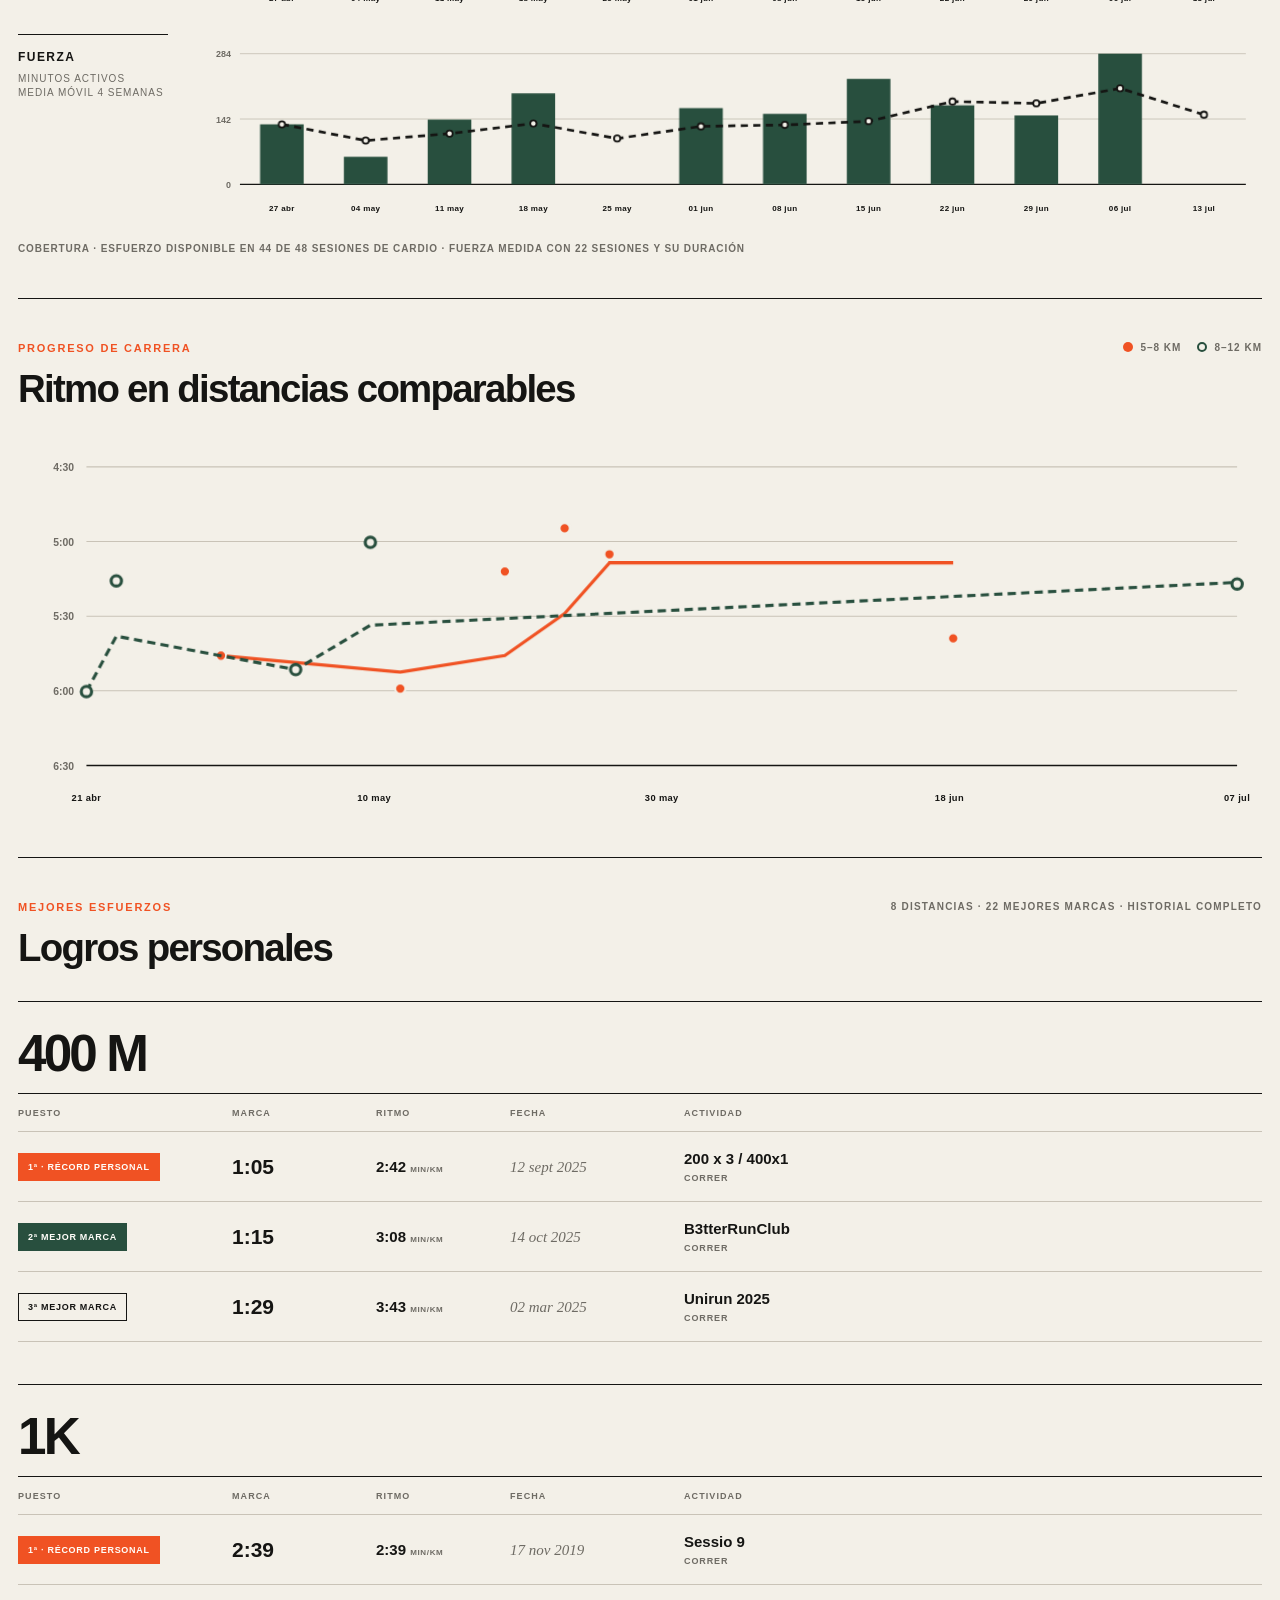
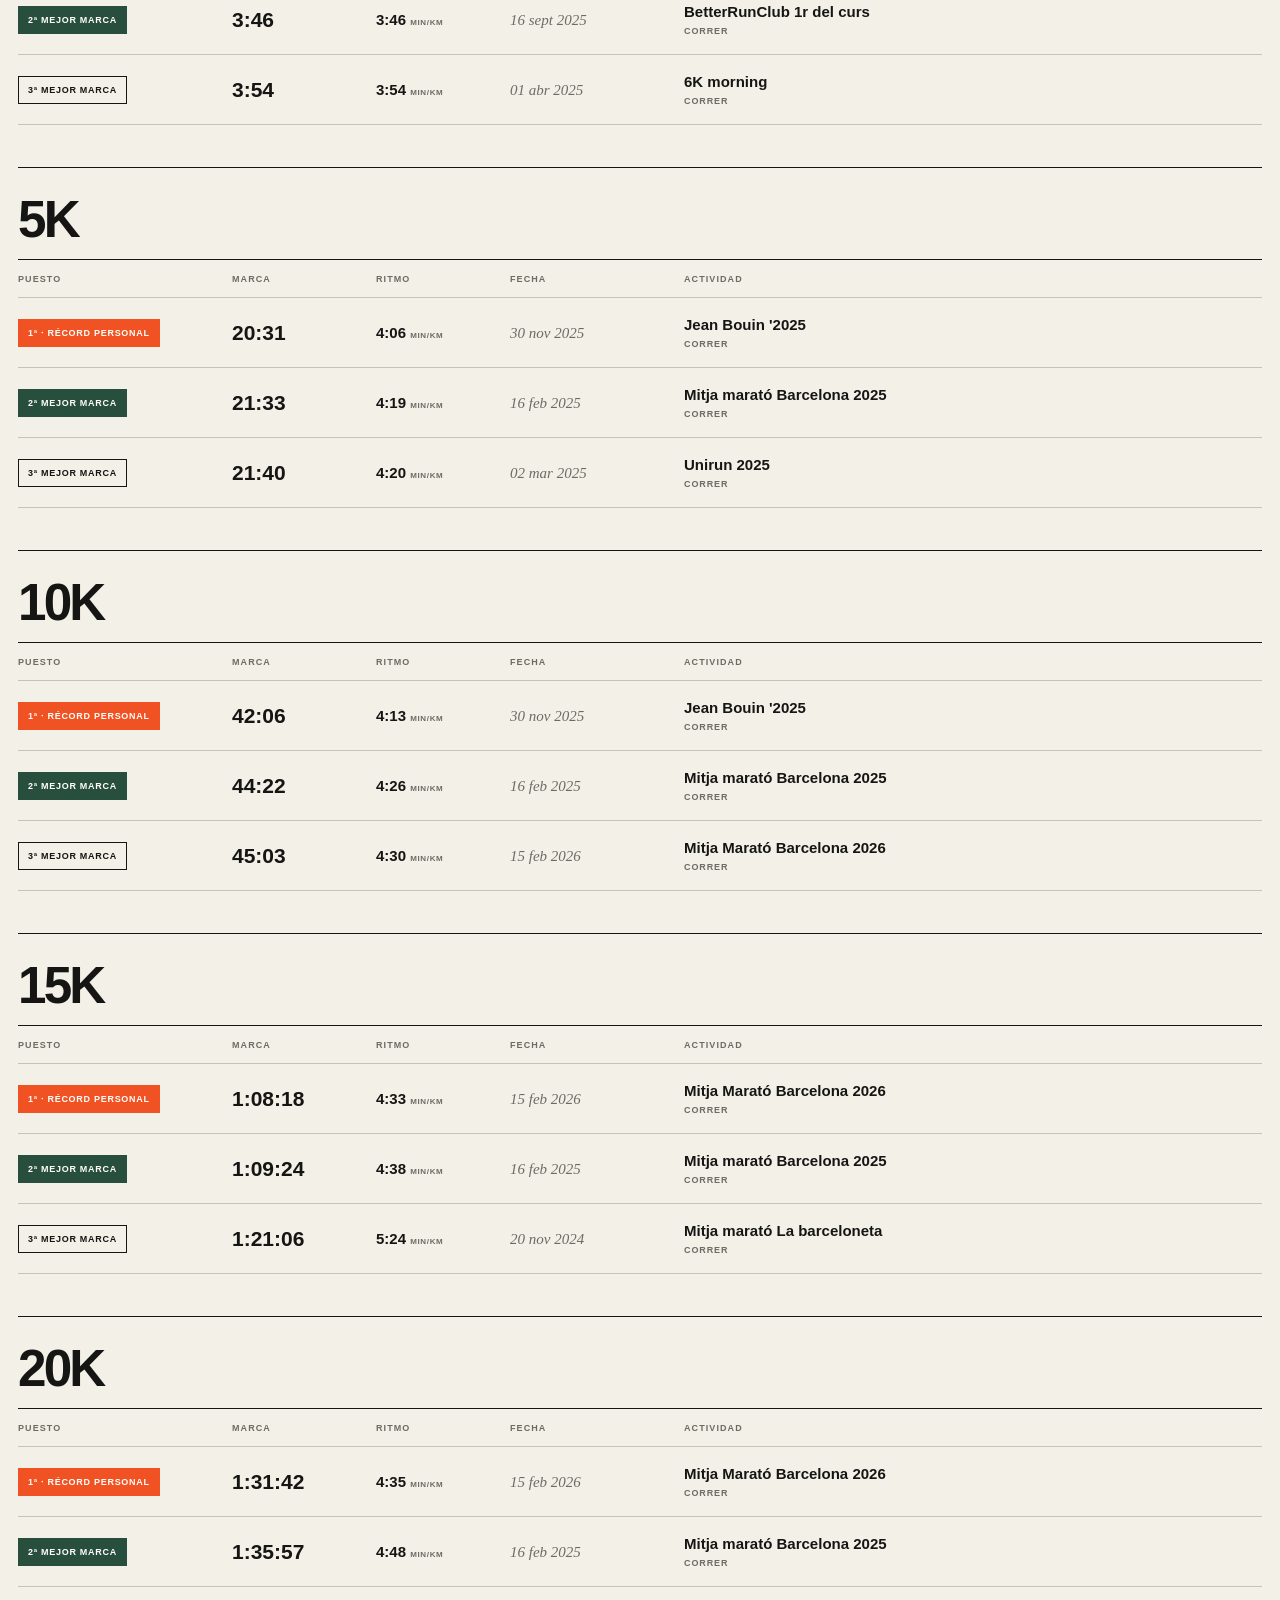
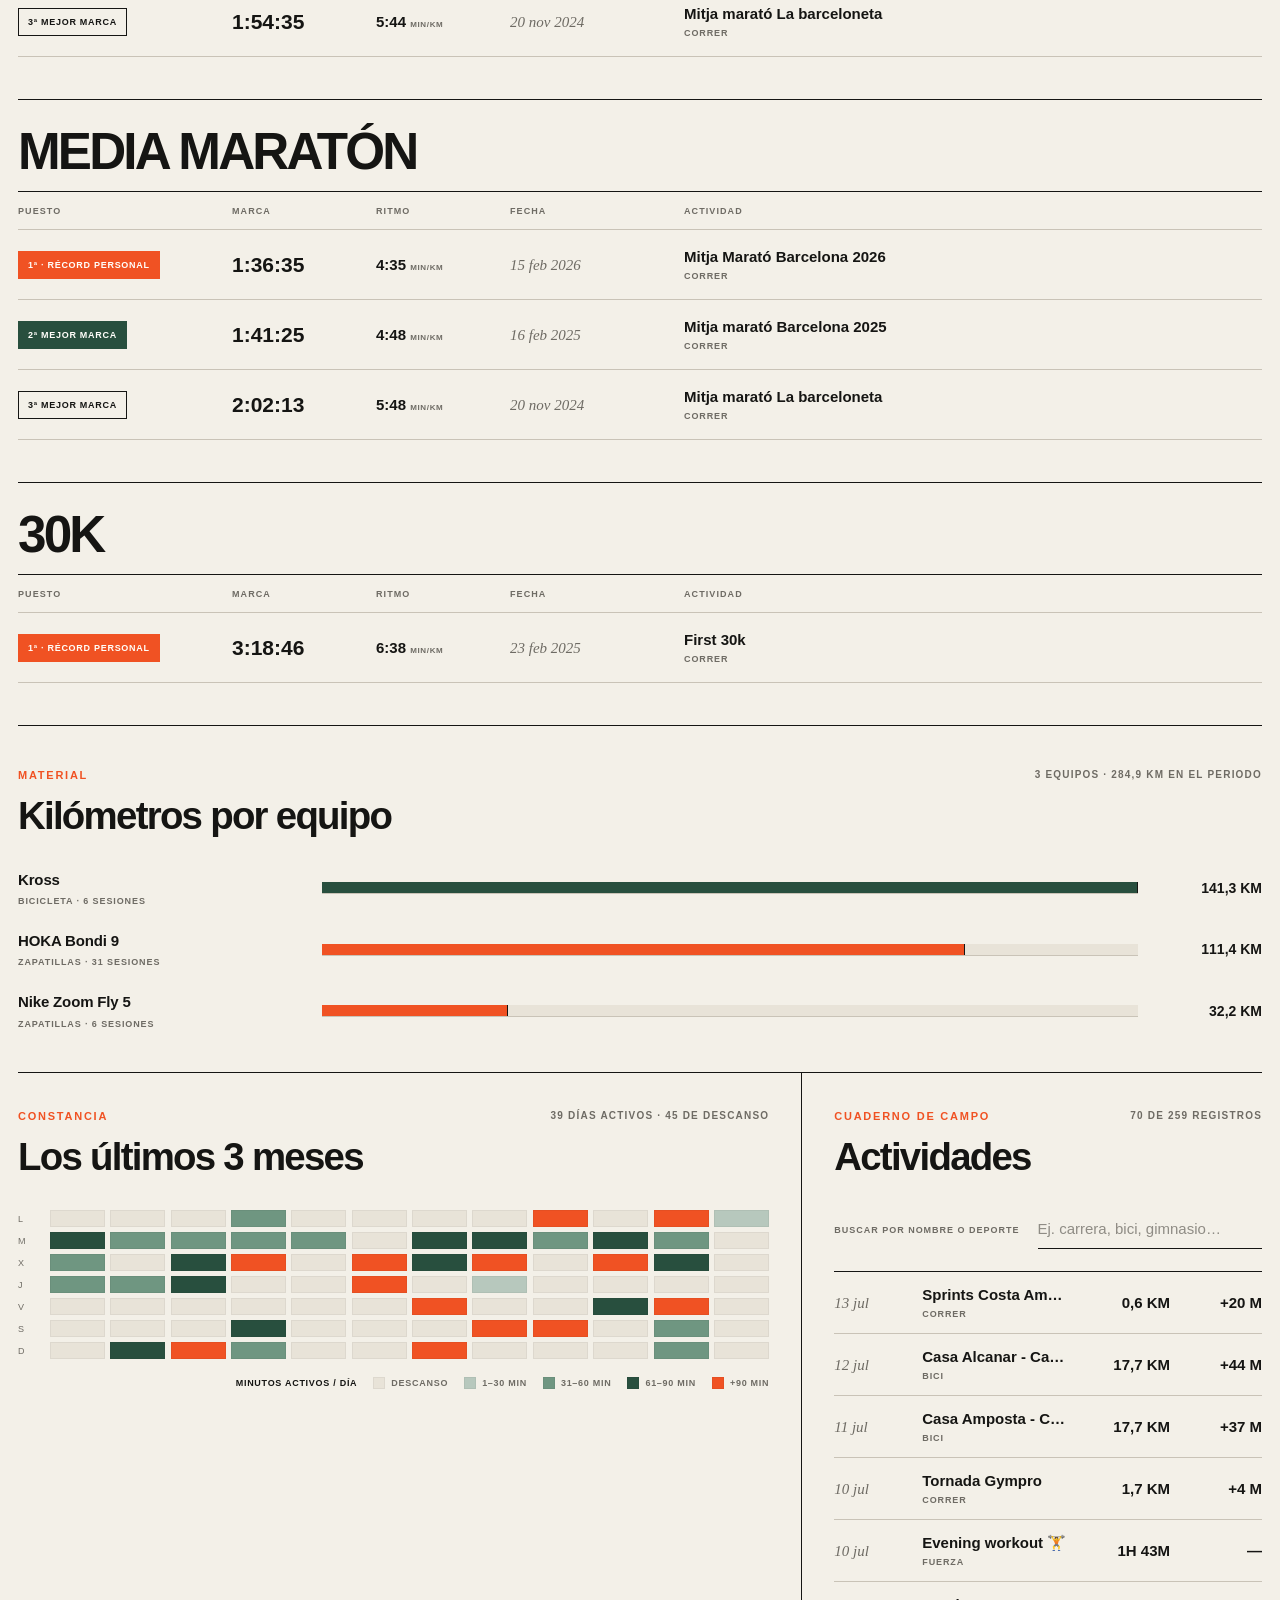
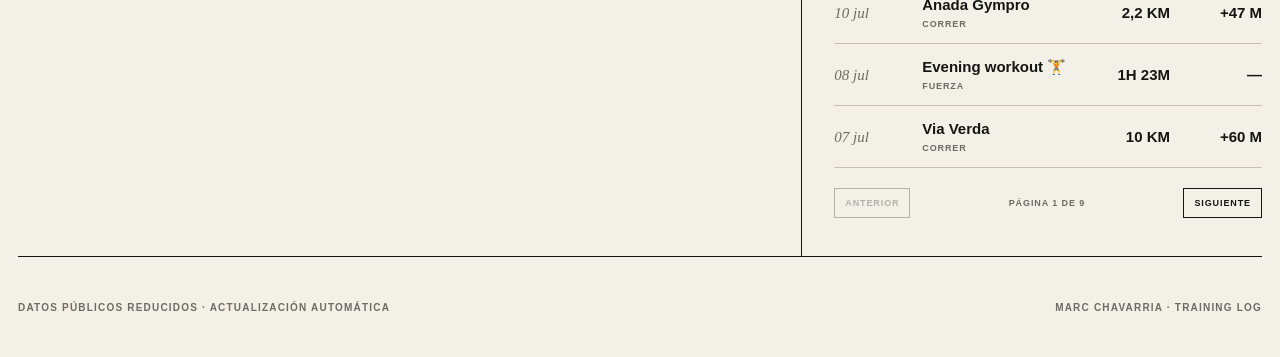
==== commit 1359682e: "Rename three-month dashboard range" ====
--- a/index.html
+++ b/index.html
@@ -37,7 +37,7 @@
       <section class="filter-bar" aria-label="Filtros del dashboard">
         <div class="period-switch" role="group" aria-label="Periodo">
           <button data-range="28">4 SEMANAS</button>
-          <button data-range="84" class="is-active">12 SEMANAS</button>
+          <button data-range="84" class="is-active">3 MESES</button>
           <button data-range="365">1 AÑO</button>
           <button data-range="all">TODO</button>
         </div>
@@ -149,7 +149,7 @@
           <header class="panel-header">
             <div>
               <p class="eyebrow">CONSTANCIA</p>
-              <h2>Las últimas 12 semanas</h2>
+              <h2>Los últimos 3 meses</h2>
             </div>
             <p class="panel-note" id="active-days-note">—</p>
           </header>
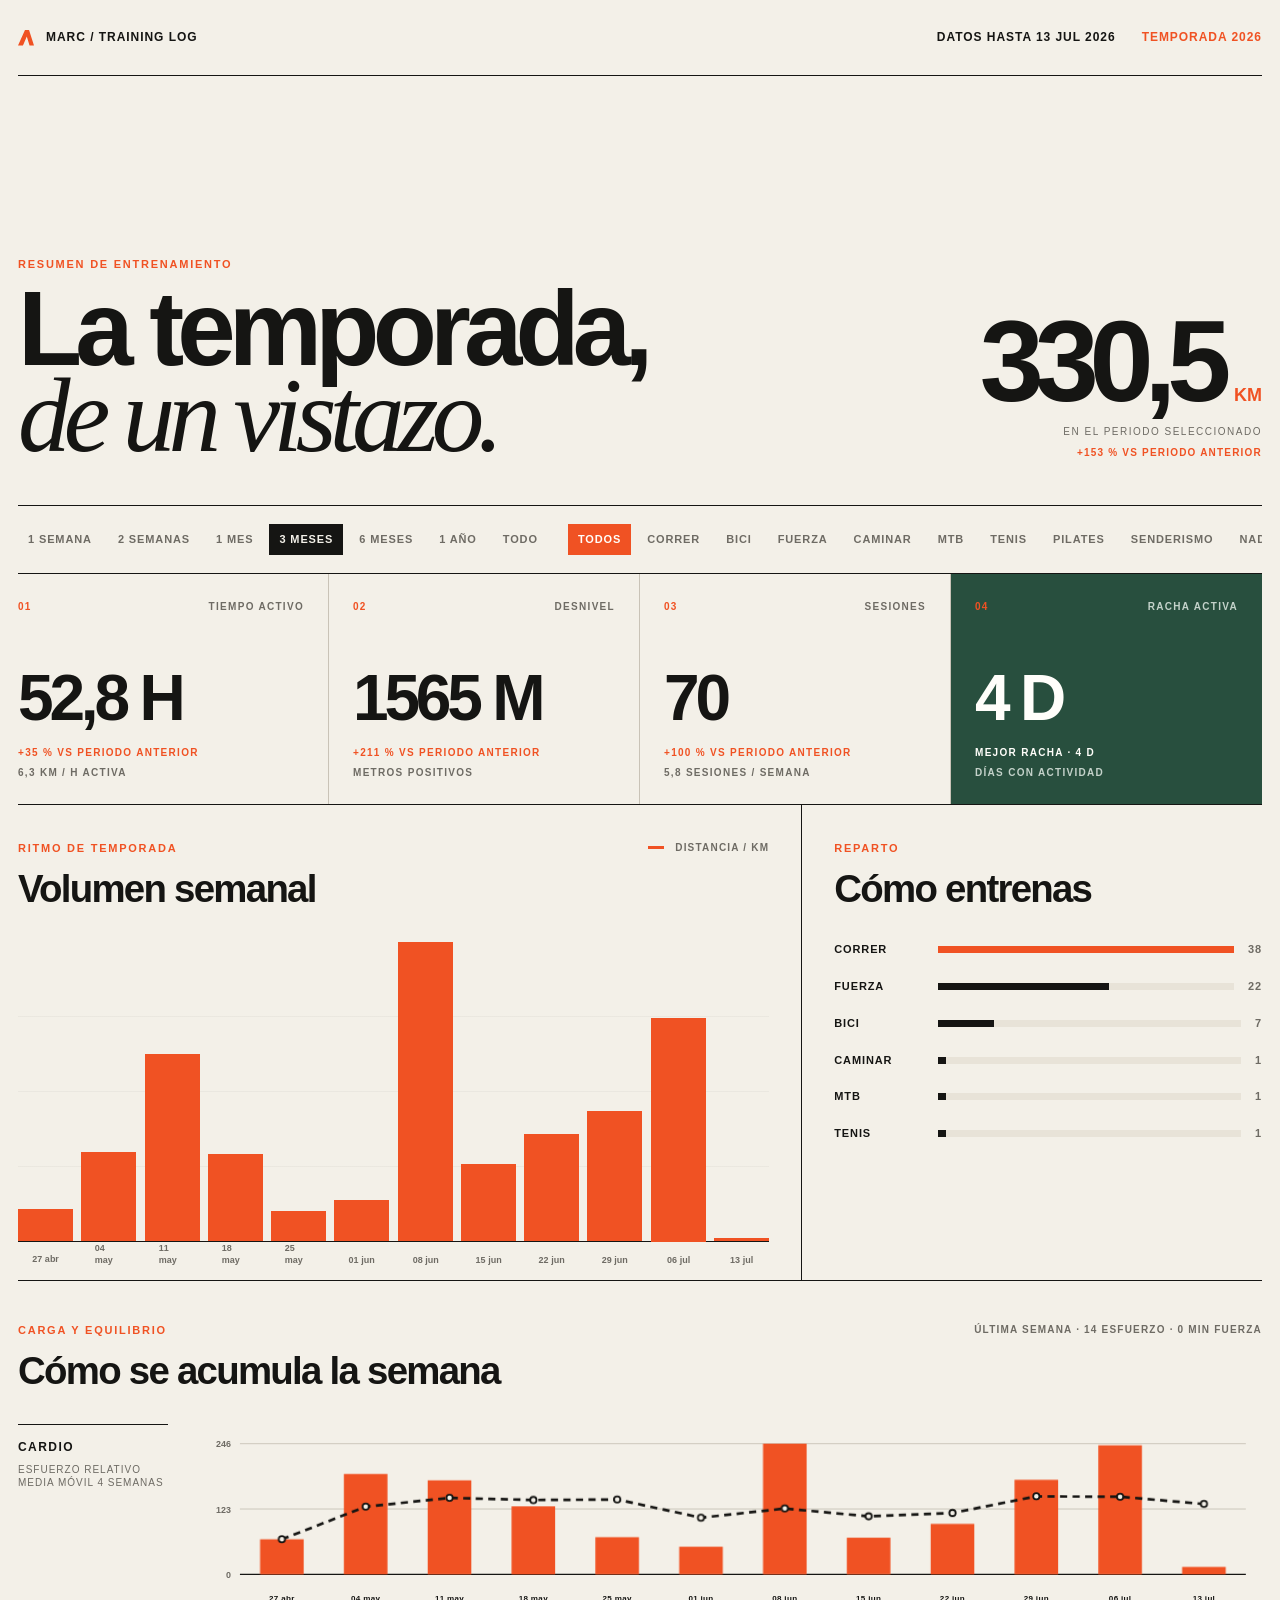
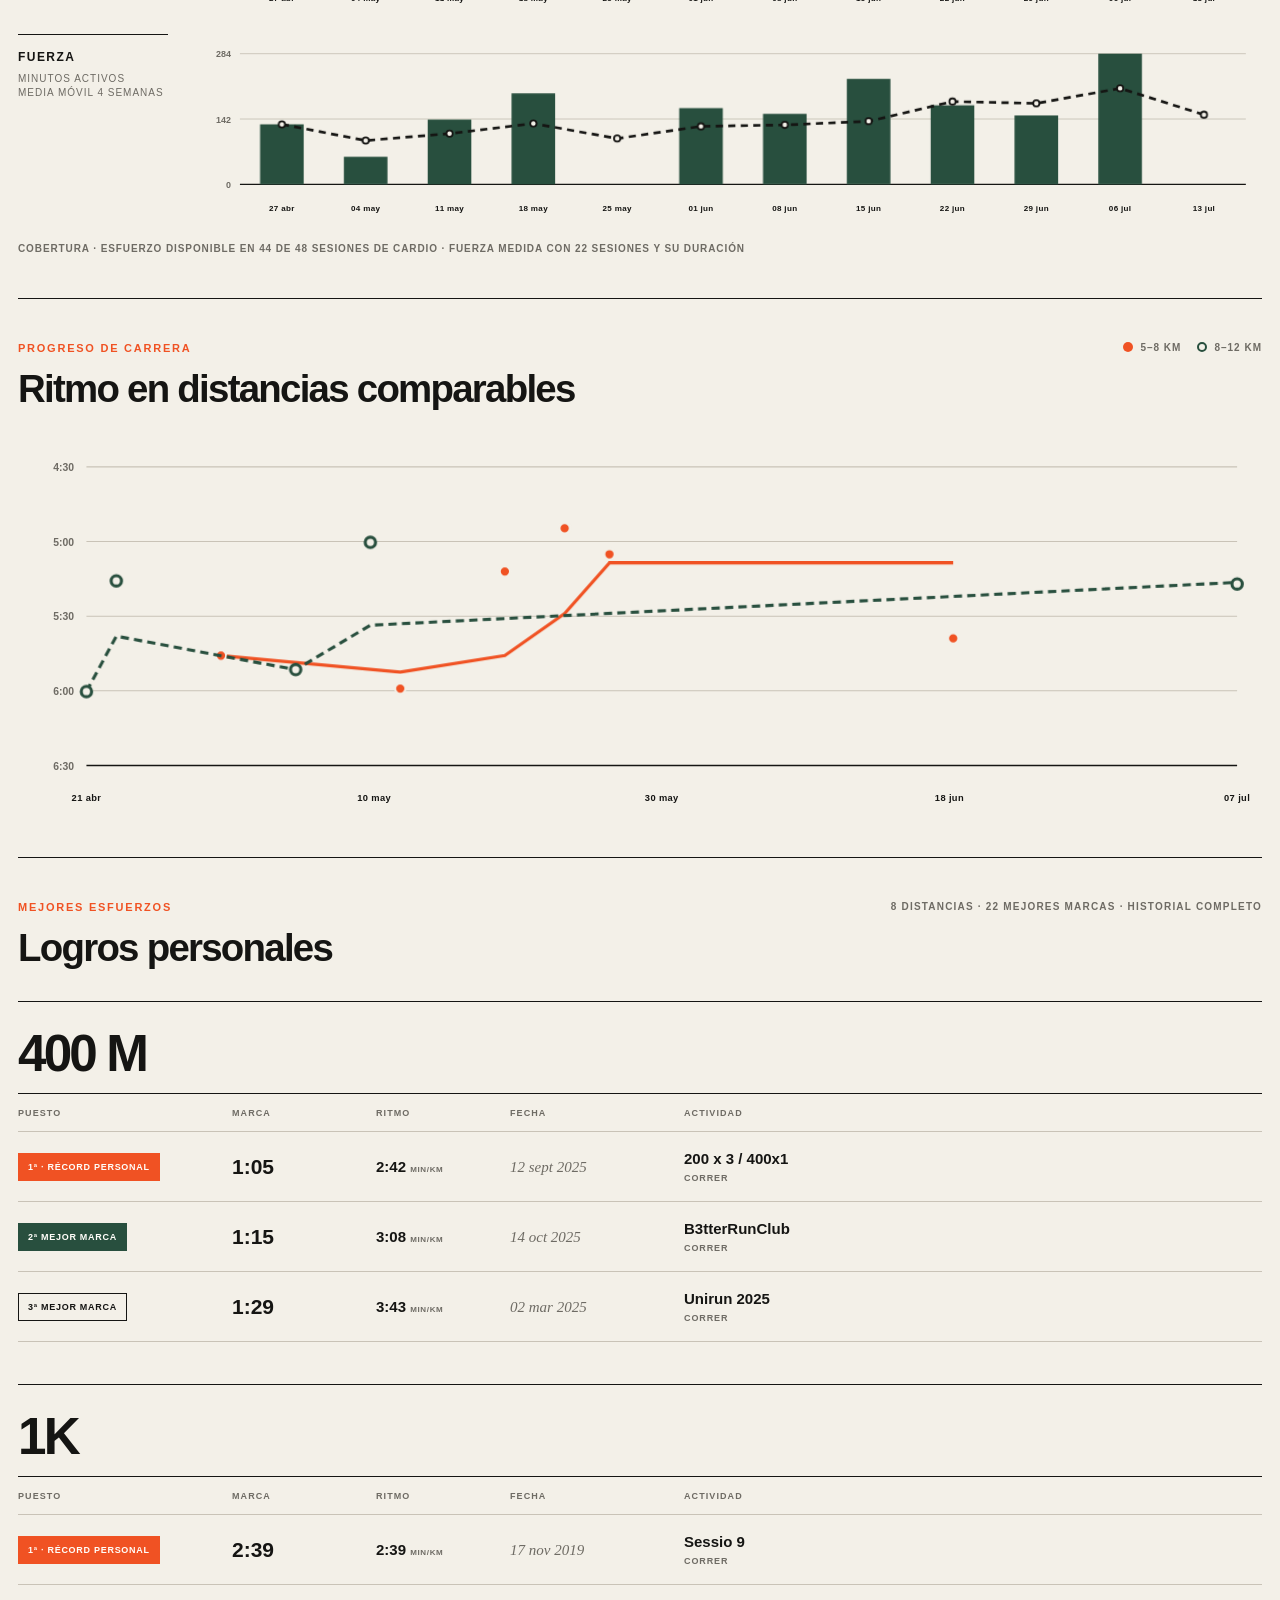
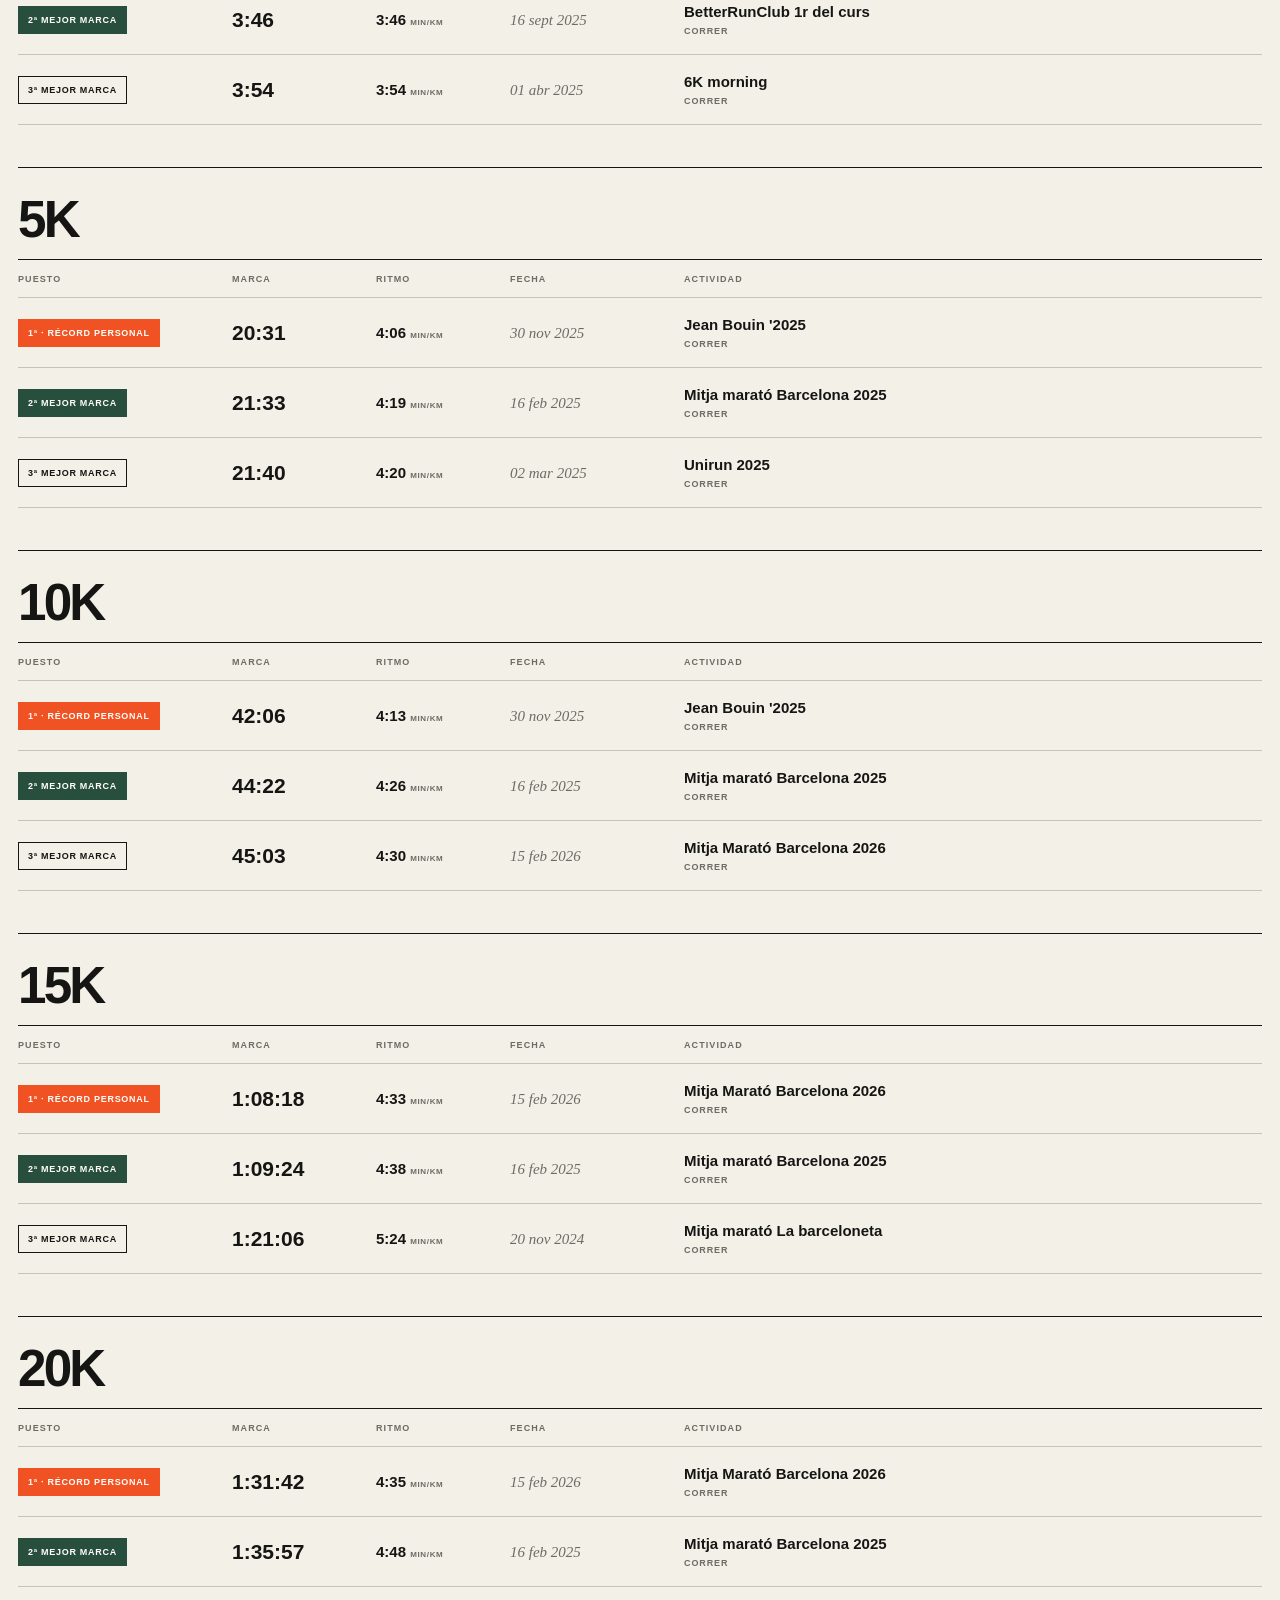
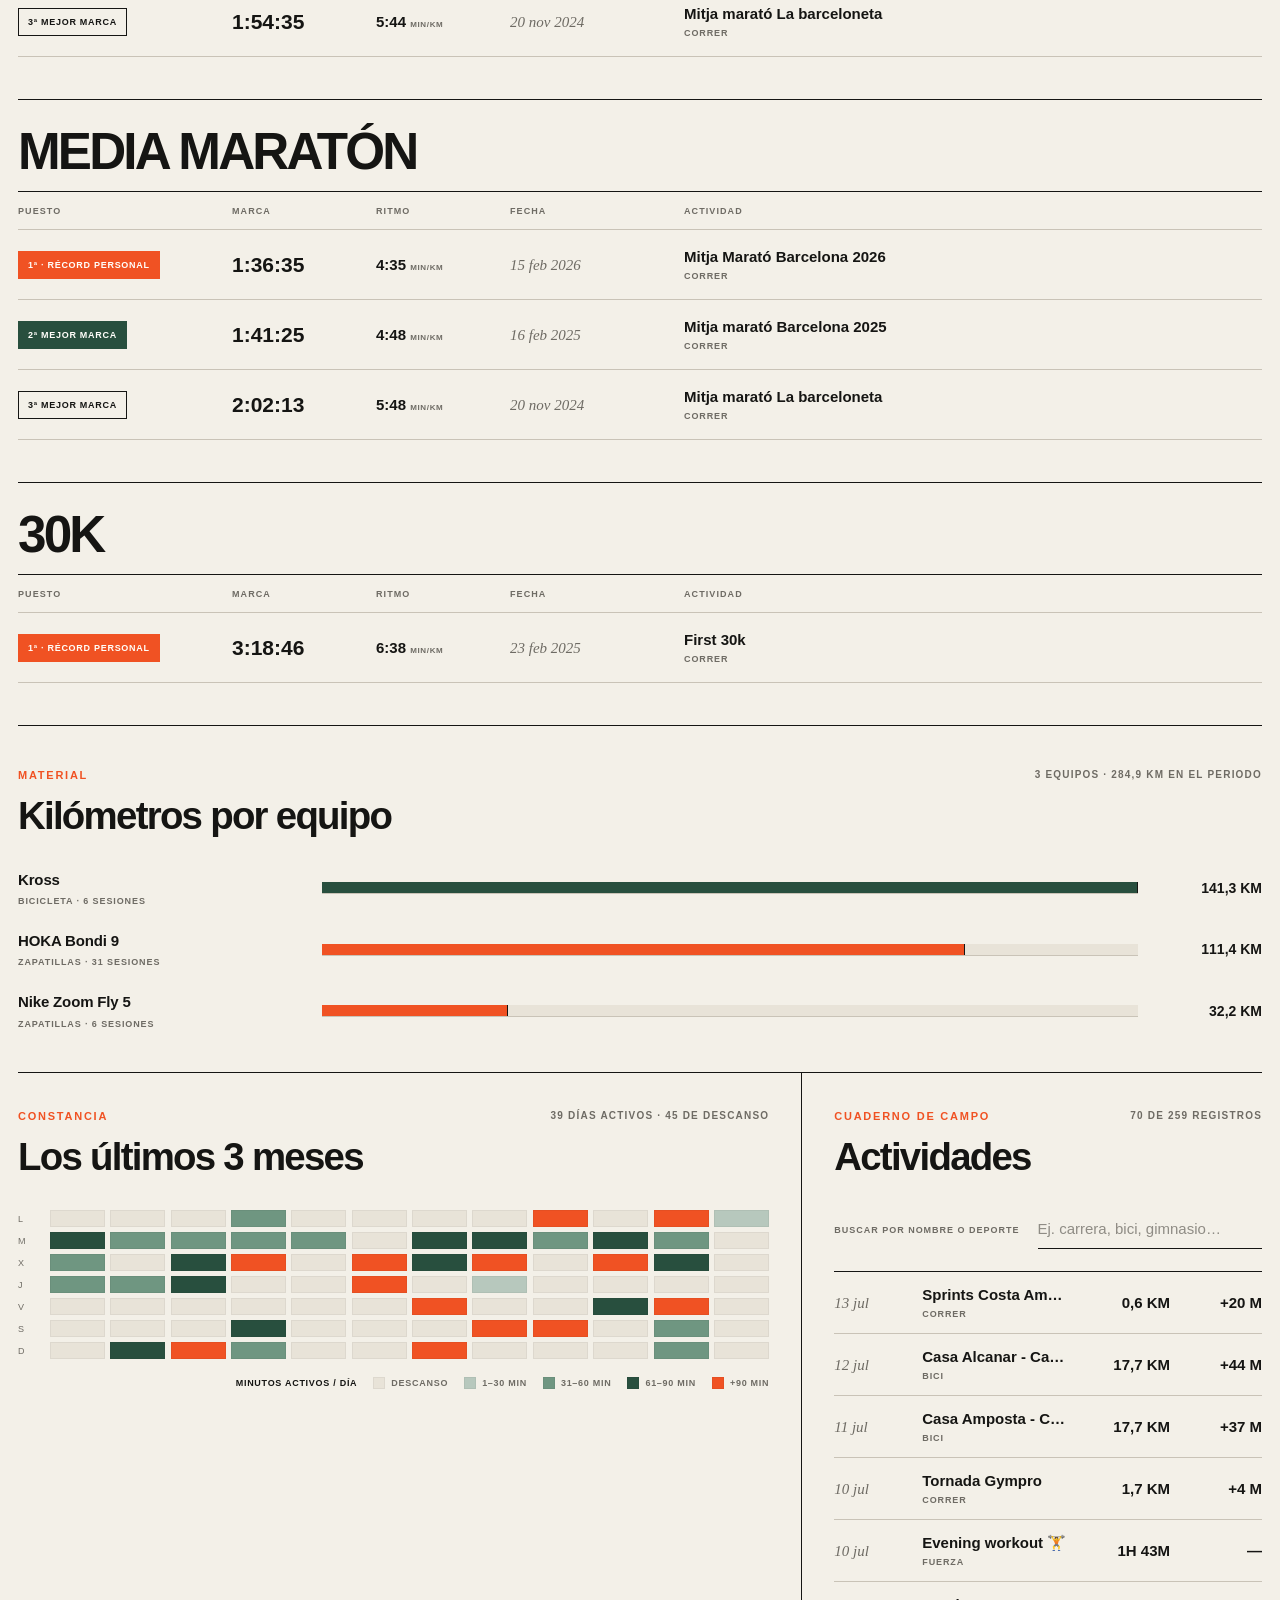
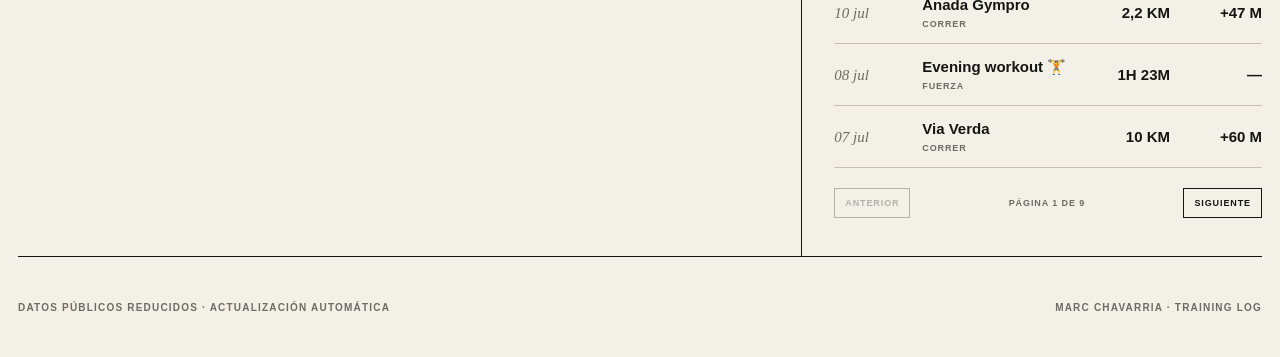
==== commit 51fe62eb: "Añade nuevos rangos de tiempo" ====
--- a/index.html
+++ b/index.html
@@ -36,8 +36,11 @@
 
       <section class="filter-bar" aria-label="Filtros del dashboard">
         <div class="period-switch" role="group" aria-label="Periodo">
-          <button data-range="28">4 SEMANAS</button>
+          <button data-range="7">1 SEMANA</button>
+          <button data-range="14">2 SEMANAS</button>
+          <button data-range="28">1 MES</button>
           <button data-range="84" class="is-active">3 MESES</button>
+          <button data-range="182">6 MESES</button>
           <button data-range="365">1 AÑO</button>
           <button data-range="all">TODO</button>
         </div>
@@ -189,6 +192,6 @@
   </div>
 
   <div id="loading" class="loading" aria-live="polite" aria-label="Cargando el dashboard"></div>
-  <script src="app.js?v=6.2"></script>
+  <script src="app.js?v=6.3"></script>
 </body>
 </html>
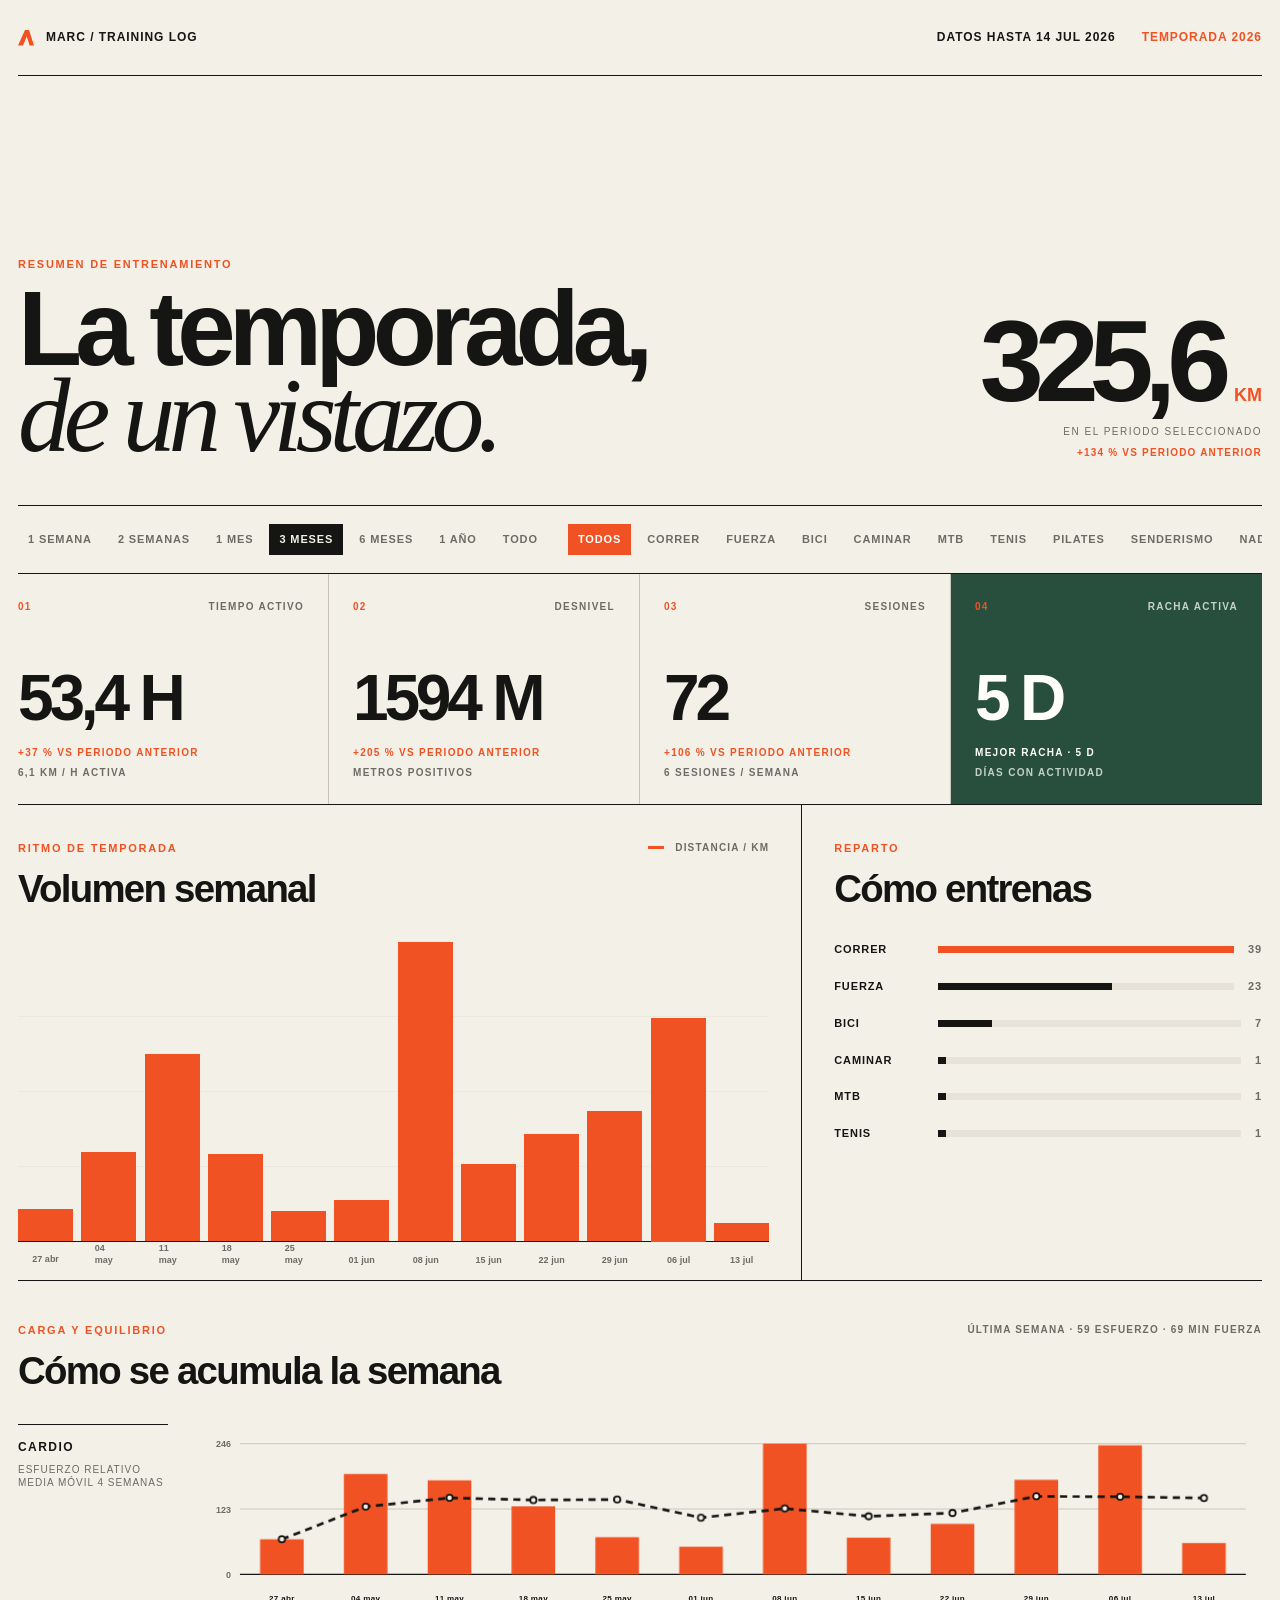
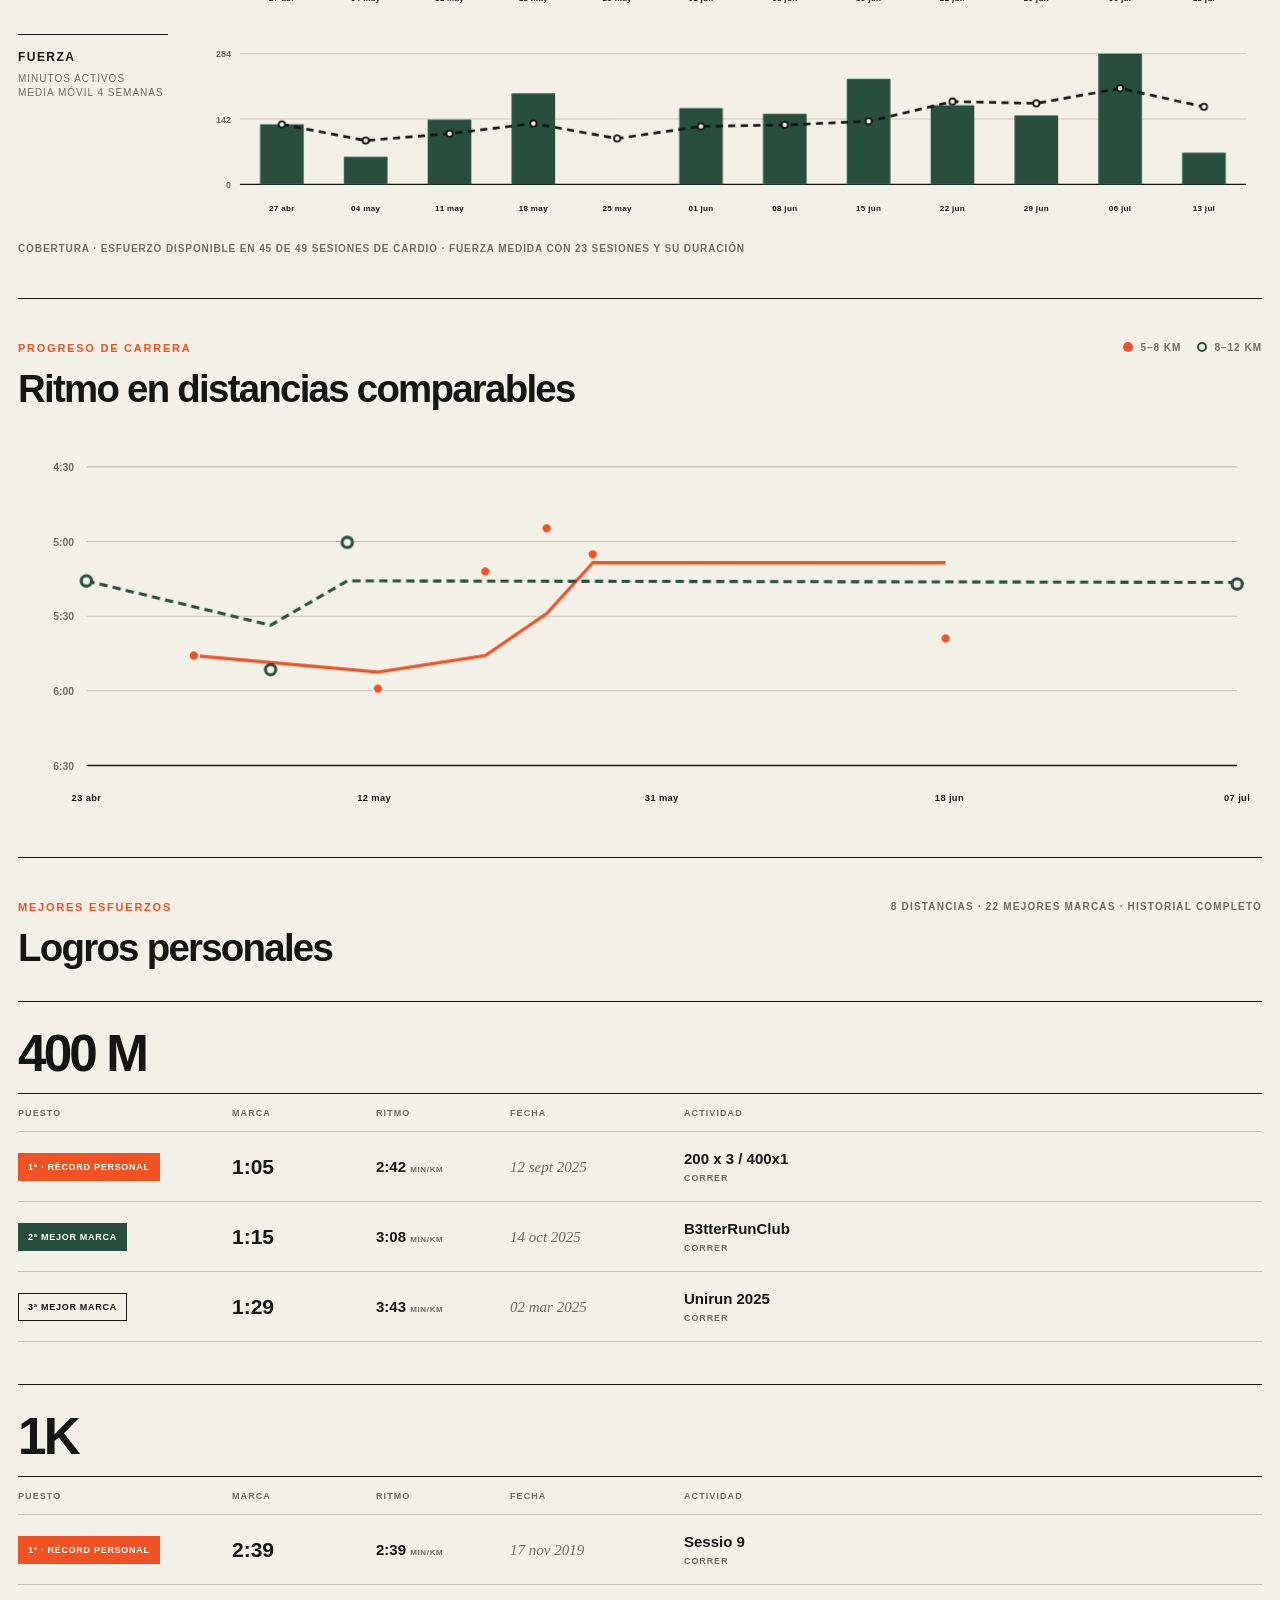
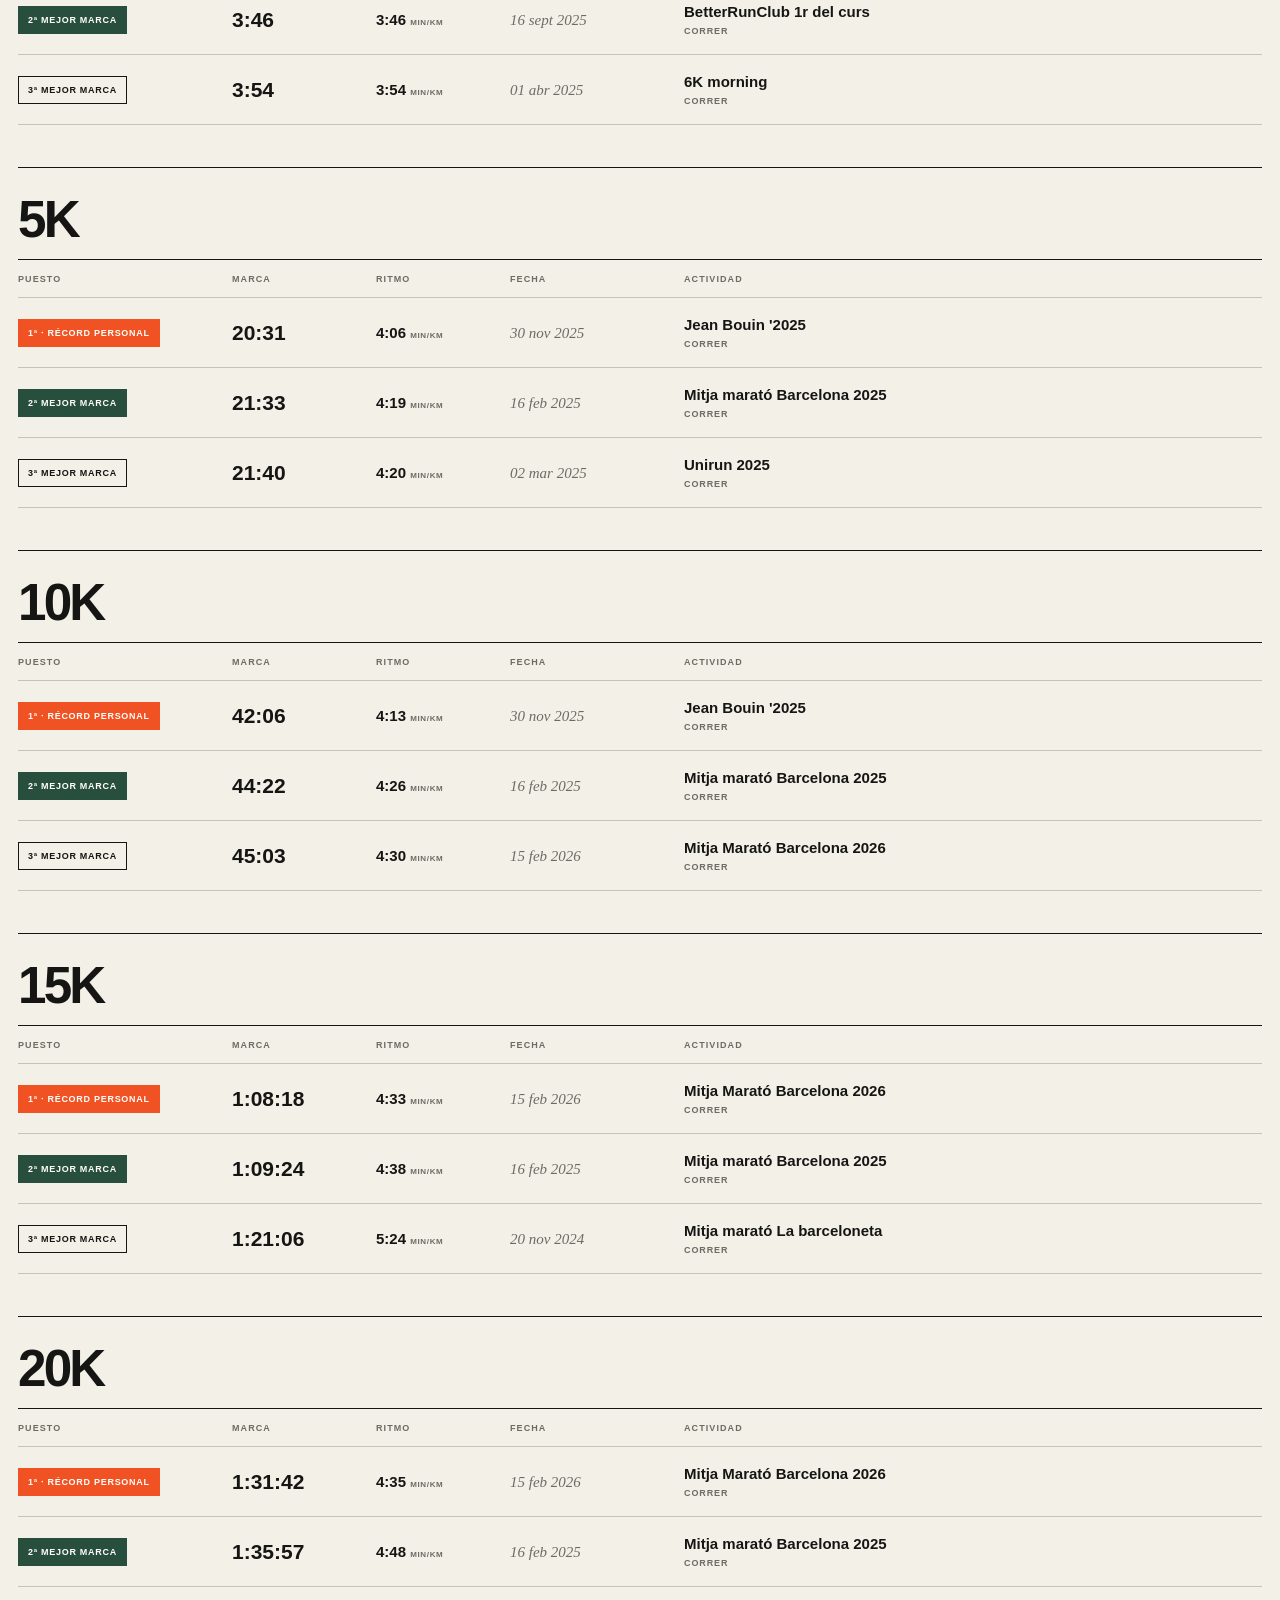
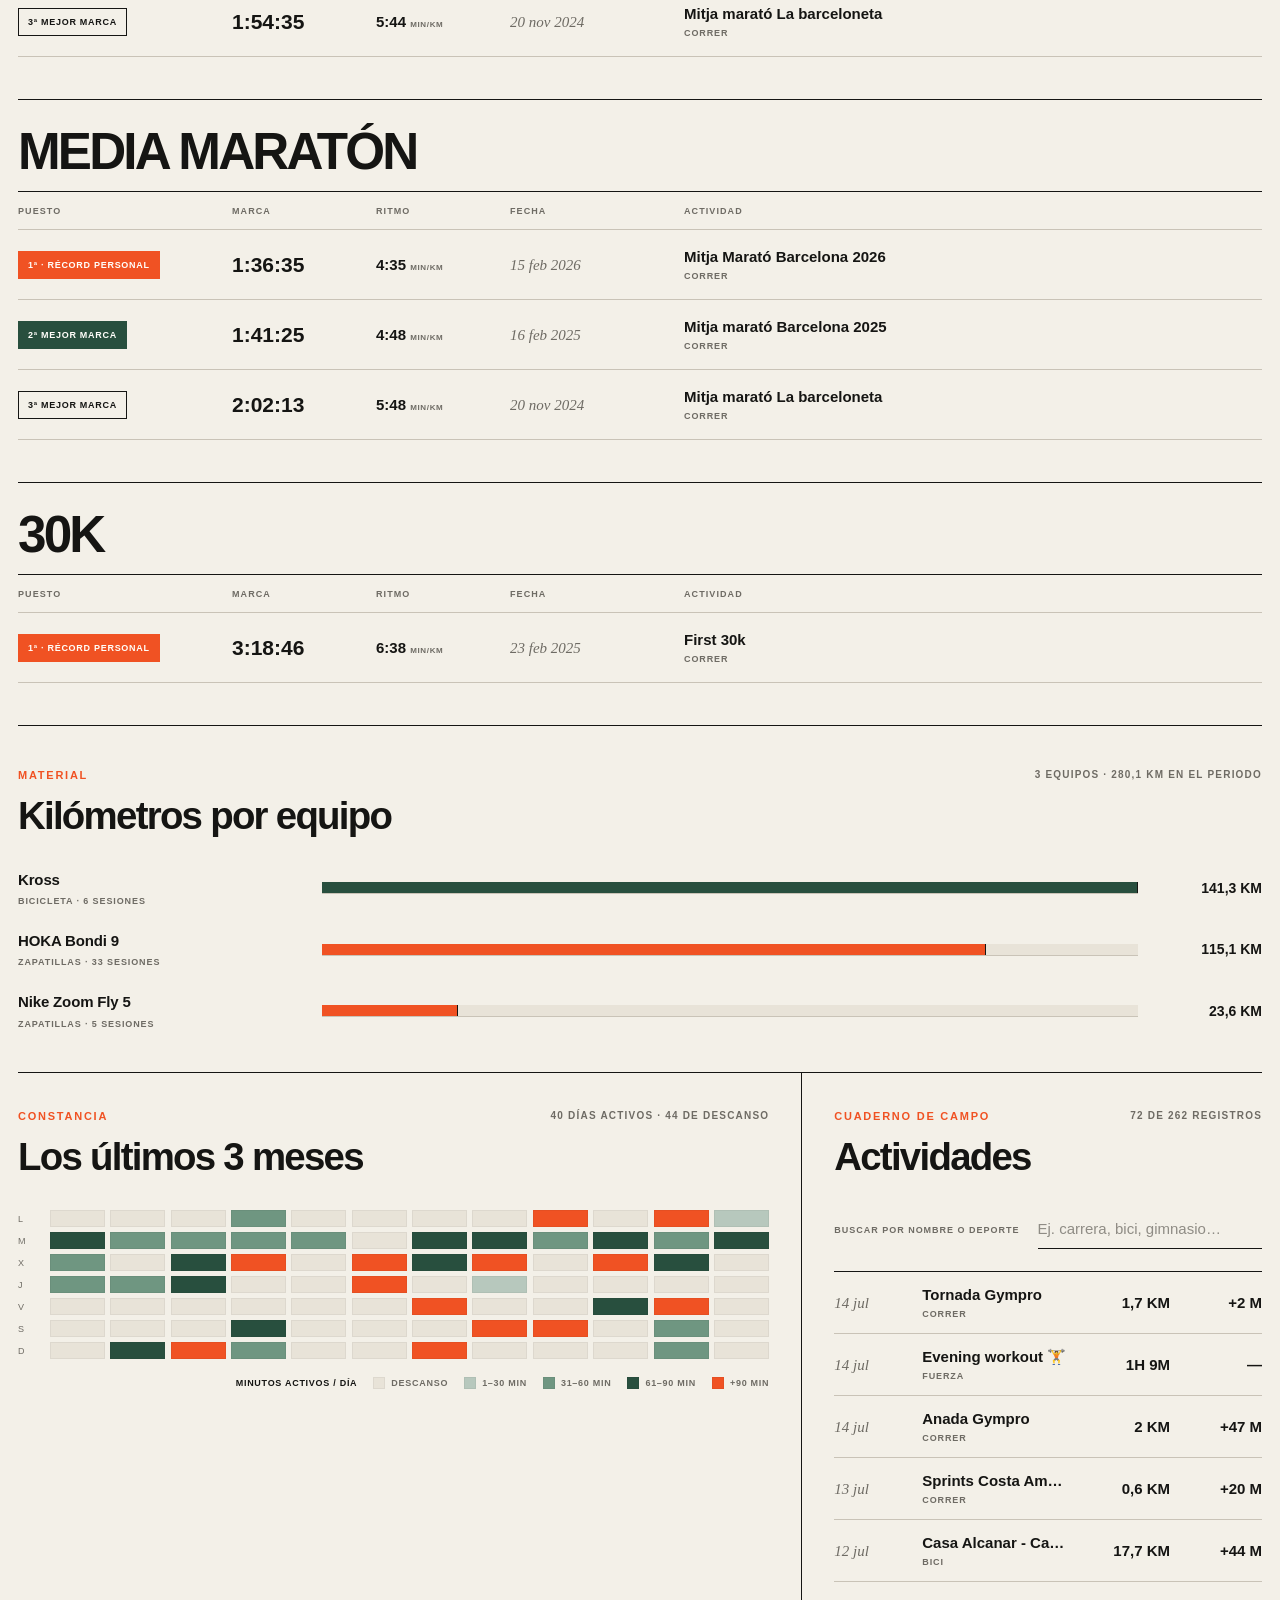
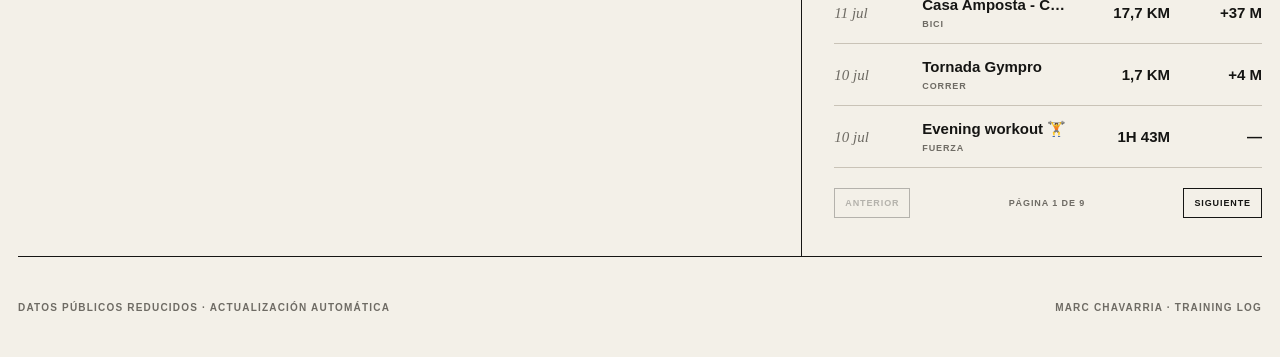
==== commit a6fb964e: "Añade logros personales de ciclismo" ====
--- a/index.html
+++ b/index.html
@@ -192,6 +192,6 @@
   </div>
 
   <div id="loading" class="loading" aria-live="polite" aria-label="Cargando el dashboard"></div>
-  <script src="app.js?v=6.3"></script>
+  <script src="app.js?v=6.4"></script>
 </body>
 </html>
